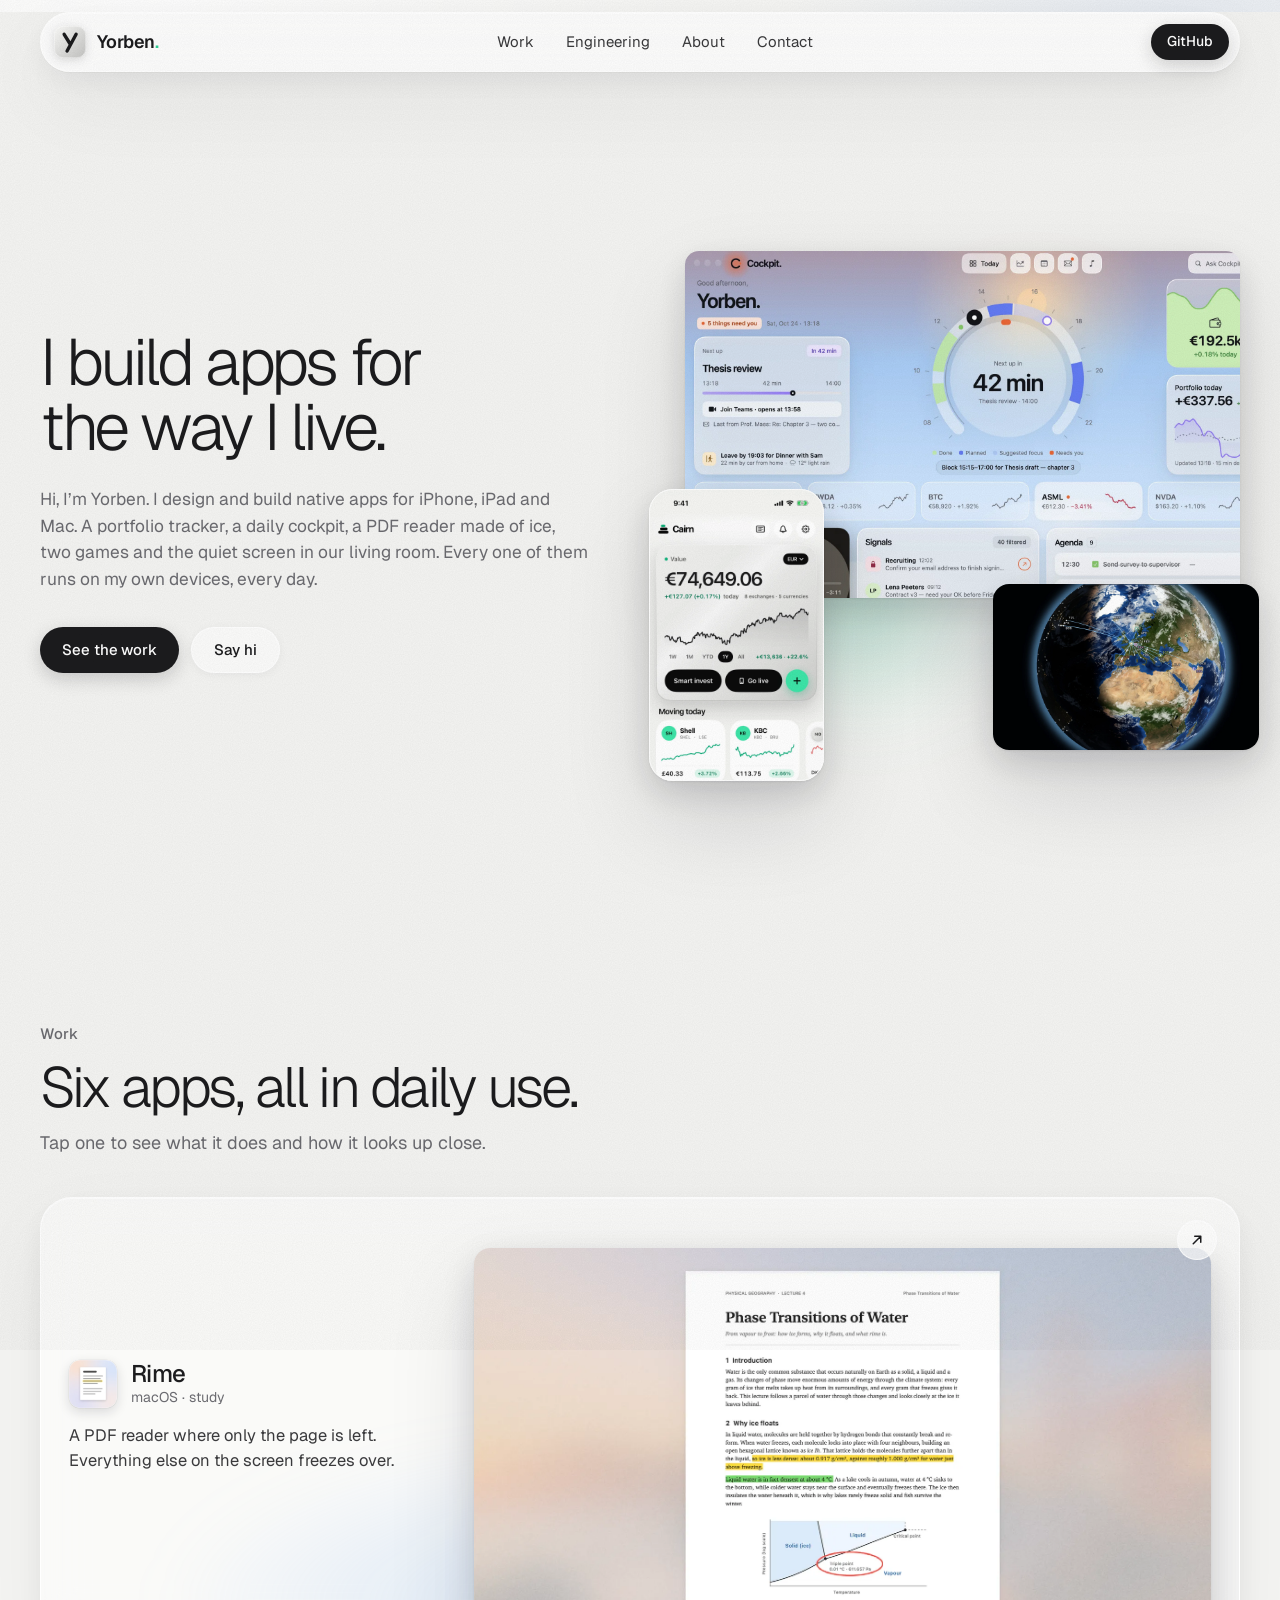
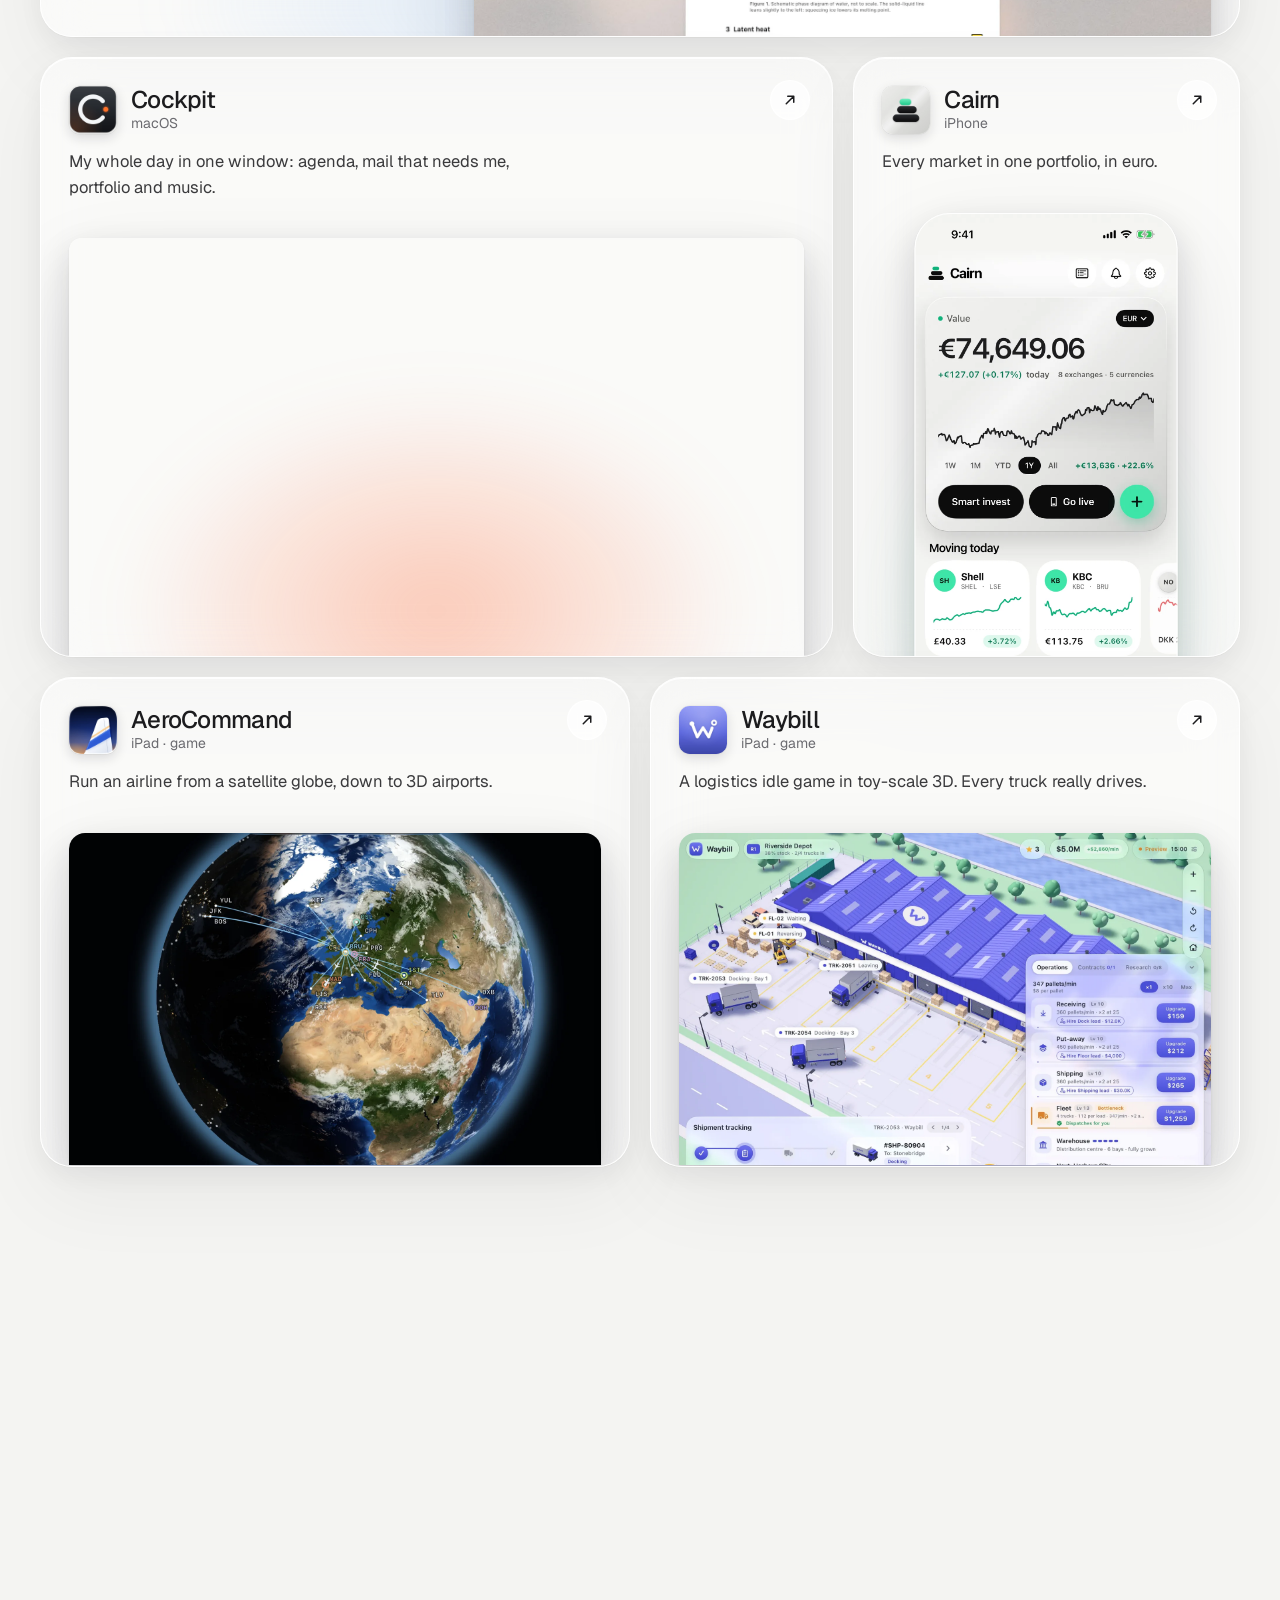
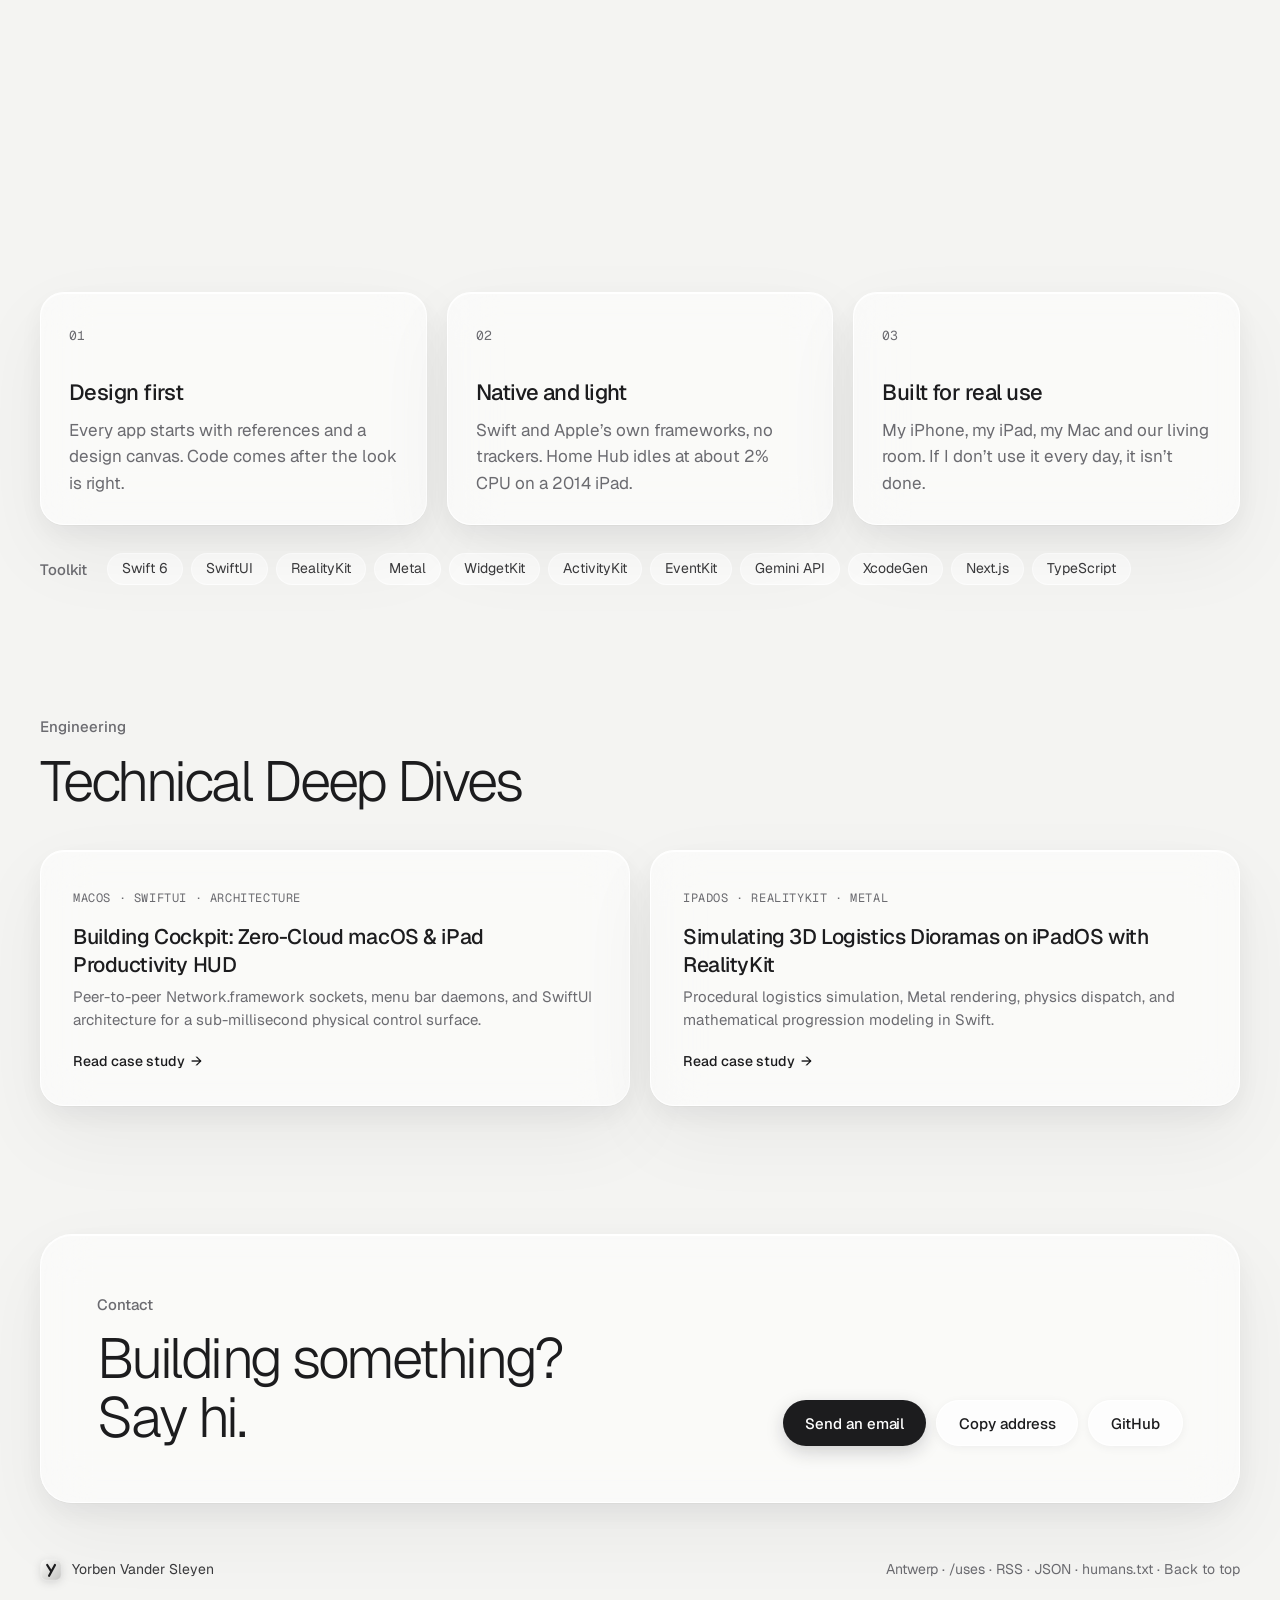
==== index.html @ a80413c0 "feat(pwa): add site.webmanifest, edge _headers, and IndieWeb microformats2 author card" ====
<!DOCTYPE html>
<html lang="en">
<head>
  <meta charset="UTF-8">
  <meta name="viewport" content="width=device-width, initial-scale=1, viewport-fit=cover">

  <title>Yorben Vander Sleyen — Apps for iPhone, iPad and Mac</title>
  <meta name="description" content="I design and build native apps for the way I live: Rime and Cockpit for the Mac, Waybill and AeroCommand for iPad, and the Home Hub in our living room.">
  <meta name="author" content="Yorben Vander Sleyen">
  <meta name="robots" content="index, follow, max-image-preview:large">
  <meta name="google-site-verification" content="Z_RtTBpZtgyaPvrGHRmG_qd2ILT0IXAozDNLmGOcXIw">
    <link rel="me" href="https://github.com/Yvsleyen00941">
  <link rel="me" href="https://x.com/SleyenVander">
  <link rel="canonical" href="https://yorben.me/">

  <meta name="theme-color" content="#F4F4F2">
  <meta name="color-scheme" content="light">

  <link rel="icon" type="image/svg+xml" href="favicon.svg">
  <link rel="apple-touch-icon" href="assets/apple-touch-icon.png">
  <link rel="manifest" href="site.webmanifest">
  <link rel="alternate" type="application/rss+xml" title="Yorben — Engineering Feed" href="https://yorben.me/feed.xml">
  <link rel="alternate" type="application/feed+json" title="Yorben — Engineering Feed (JSON)" href="https://yorben.me/feed.json">

  <meta property="og:type" content="website">
  <meta property="og:url" content="https://yorben.me/">
  <meta property="og:title" content="Yorben — apps for the way I live">
  <meta property="og:description" content="Native apps for iPhone, iPad and Mac: Rime, Cockpit, Waybill, AeroCommand and Home Hub.">
  <meta property="og:image" content="https://yorben.me/assets/og-image.png">
  <meta property="og:image:width" content="1200">
  <meta property="og:image:height" content="630">
  <meta property="og:image:alt" content="Screens from Cockpit, Rime and Waybill on a silver background">
  <meta property="og:site_name" content="Yorben">
  <meta name="twitter:card" content="summary_large_image">
  <meta name="twitter:title" content="Yorben — apps for the way I live">
  <meta name="twitter:description" content="Native apps for iPhone, iPad and Mac: Rime, Cockpit, Waybill, AeroCommand and Home Hub.">
  <meta name="twitter:image" content="https://yorben.me/assets/og-image.png">


  <link rel="preconnect" href="https://fonts.googleapis.com">
  <link rel="preconnect" href="https://fonts.gstatic.com" crossorigin>
  <link href="https://fonts.googleapis.com/css2?family=Geist:wght@300;400;500;600&family=Geist+Mono:wght@400;500&display=swap" rel="stylesheet">
  <link rel="stylesheet" href="style.css">

  <script type="application/ld+json">
  {
    "@context": "https://schema.org",
    "@graph": [
      {
        "@type": "Person",
        "@id": "https://yorben.me/#person",
        "name": "Yorben Vander Sleyen",
        "url": "https://yorben.me/",
        "jobTitle": "Independent Software & Apple Platform Developer",
        "sameAs": ["https://github.com/Yvsleyen00941", "https://x.com/SleyenVander"]
      },
      {
        "@type": "WebSite",
        "@id": "https://yorben.me/#website",
        "url": "https://yorben.me/",
        "name": "Yorben",
        "publisher": { "@id": "https://yorben.me/#person" },
        "inLanguage": "en"
      },
      {
        "@type": "SoftwareApplication",
        "@id": "https://yorben.me/#cockpit",
        "name": "Cockpit",
        "operatingSystem": "macOS 14.0 or later",
        "applicationCategory": "ProductivityApplication",
        "description": "Unified daily productivity HUD, day dial, and menu bar daemon for macOS. Consolidates Calendar, Notion, and workspace signals into a single control surface.",
        "url": "https://yorben.me/#cockpit",
        "downloadUrl": "https://github.com/Yvsleyen00941/Cockpit/releases/latest/download/Cockpit-macOS-v1.0.0.zip",
        "softwareVersion": "1.0.0",
        "offers": {
          "@type": "Offer",
          "price": "0.00",
          "priceCurrency": "EUR"
        },
        "image": "https://yorben.me/assets/work/cockpit/cover.webp",
        "author": { "@id": "https://yorben.me/#person" }
      },
      {
        "@type": "SoftwareApplication",
        "@id": "https://yorben.me/#rime",
        "name": "Rime",
        "operatingSystem": "macOS 14.0 or later",
        "applicationCategory": "UtilitiesApplication",
        "description": "Minimalist distraction-free PDF reader with frosted-ice focus backdrop, multi-tab navigation, and persistent study bookmarks.",
        "url": "https://yorben.me/#rime",
        "downloadUrl": "https://github.com/Yvsleyen00941/Rime/releases/latest/download/Rime-macOS-v1.0.0.zip",
        "softwareVersion": "1.0.0",
        "offers": {
          "@type": "Offer",
          "price": "0.00",
          "priceCurrency": "EUR"
        },
        "image": "https://yorben.me/assets/work/rime/cover.webp",
        "author": { "@id": "https://yorben.me/#person" }
      },
      {
        "@type": "SoftwareApplication",
        "@id": "https://yorben.me/#waybill",
        "name": "Waybill",
        "operatingSystem": "iPadOS 17.0 or later",
        "applicationCategory": "GameApplication",
        "description": "Tactile 3D logistics idle diorama game built with RealityKit and SwiftUI.",
        "url": "https://yorben.me/#waybill",
        "softwareVersion": "1.0.0",
        "offers": {
          "@type": "Offer",
          "price": "0.00",
          "priceCurrency": "EUR"
        },
        "image": "https://yorben.me/assets/work/waybill/cover.webp",
        "author": { "@id": "https://yorben.me/#person" }
      }
    ]
  }
  </script>
</head>
<body>
  <svg width="0" height="0" style="position:absolute" aria-hidden="true">
    <defs>
      <linearGradient id="silver" x1="0" y1="0" x2="1" y2="1">
        <stop offset="0" stop-color="#FBFBF9"/>
        <stop offset=".55" stop-color="#DCDCDA"/>
        <stop offset="1" stop-color="#C3C3C1"/>
      </linearGradient>
      <symbol id="mark" viewBox="0 0 64 64">
        <rect x="2" y="2" width="60" height="60" rx="17" fill="url(#silver)"/>
        <rect x="2.5" y="2.5" width="59" height="59" rx="16.5" fill="none" stroke="#fff" stroke-opacity=".9"/>
        <path d="M21 17.5 32.6 36.2M43.5 17.5 26.5 49" fill="none" stroke="#1C1C1E" stroke-width="6.4" stroke-linecap="round"/>
      </symbol>
    </defs>
  </svg>

  <div class="atmosphere" aria-hidden="true"></div>
  <div class="grain" aria-hidden="true"></div>

  <header class="nav-wrap">
    <nav class="nav glass" aria-label="Main">
      <a href="#top" class="brand" aria-label="Yorben, back to top">
        <svg class="brand-mark" aria-hidden="true"><use href="#mark"/></svg>
        <span class="brand-word">Yorben<span class="dot">.</span></span>
      </a>
      <div class="nav-links">
        <a href="#work">Work</a>
        <a href="#engineering">Engineering</a>
        <a href="#about">About</a>
        <a href="#contact">Contact</a>
      </div>
      <a class="btn btn-ink btn-sm" href="https://github.com/Yvsleyen00941" target="_blank" rel="noopener">GitHub</a>
    </nav>
  </header>

  <main id="top">

    <!-- Hero -->
    <section class="hero shell">
      <div class="hero-copy">
        <h1 class="display" data-reveal>I build apps for<br>the way I live.</h1>
        <p class="lede" data-reveal>Hi, I’m Yorben. I design and build native apps for iPhone, iPad and Mac. A portfolio tracker, a daily cockpit, a PDF reader made of ice, two games and the quiet screen in our living room. Every one of them runs on my own devices, every day.</p>
        <div class="hero-actions" data-reveal>
          <a class="btn btn-ink" href="#work">See the work</a>
          <a class="btn btn-glass" href="#contact">Say hi</a>
        </div>
      </div>

      <div class="hero-scene" aria-hidden="true" data-reveal>
        <div class="float f-mac" data-depth="10">
          <img src="assets/work/cockpit/cover.webp" width="1600" height="1000" alt="">
        </div>
        <div class="float f-globe" data-depth="22">
          <img src="assets/work/aerocommand/cover.webp" width="1600" height="1000" alt="">
        </div>
        <div class="float f-phone" data-depth="34">
          <img src="assets/work/cairn/home.webp" width="900" height="1957" alt="">
        </div>
        <div class="halo"></div>
      </div>
    </section>

    <!-- Work -->
    <section id="work" class="section shell">
      <div class="section-head" data-reveal>
        <p class="eyebrow">Work</p>
        <h2 class="title">Six apps, all in daily use.</h2>
        <p class="sub">Tap one to see what it does and how it looks up close.</p>
      </div>

      <div class="bento">
        <a href="#rime" class="card glass c-rime span-12 card-wide" data-project="rime" data-reveal>
          <div class="card-text">
            <div class="card-title-row">
              <img class="app-icon" src="assets/icons/rime.webp" width="256" height="256" alt="">
              <div>
                <h3>Rime</h3>
                <p class="platform">macOS · study</p>
              </div>
            </div>
            <p class="card-line">A PDF reader where only the page is left. Everything else on the screen freezes over.</p>
          </div>
          <div class="card-media media-mac">
            <img src="assets/work/rime/cover.webp" width="1600" height="1039" alt="A page of lecture notes on frosted ice, with Rime’s glass controls below it" loading="lazy" decoding="async">
          </div>
          <span class="card-open" aria-hidden="true"><svg viewBox="0 0 24 24"><path d="M7 17 17 7M9 7h8v8"/></svg></span>
        </a>

        <a href="#cockpit" class="card glass c-cockpit span-8" data-project="cockpit" data-reveal>
          <div class="card-text">
            <div class="card-title-row">
              <img class="app-icon" src="assets/icons/cockpit.webp" width="256" height="256" alt="">
              <div>
                <h3>Cockpit</h3>
                <p class="platform">macOS</p>
              </div>
            </div>
            <p class="card-line">My whole day in one window: agenda, mail that needs me, portfolio and music.</p>
          </div>
          <div class="card-media media-mac">
            <img src="assets/work/cockpit/today.webp" width="2000" height="1250" alt="Cockpit’s Today screen with the day dial" loading="lazy" decoding="async">
          </div>
          <span class="card-open" aria-hidden="true"><svg viewBox="0 0 24 24"><path d="M7 17 17 7M9 7h8v8"/></svg></span>
        </a>

        <a href="#cairn" class="card glass c-cairn span-4 card-tall" data-project="cairn" data-reveal>
          <div class="card-text">
            <div class="card-title-row">
              <img class="app-icon" src="assets/icons/cairn.webp" width="256" height="256" alt="">
              <div>
                <h3>Cairn</h3>
                <p class="platform">iPhone</p>
              </div>
            </div>
            <p class="card-line">Every market in one portfolio, in euro.</p>
          </div>
          <div class="card-media media-phone">
            <img src="assets/work/cairn/home.webp" width="900" height="1957" alt="Cairn’s portfolio screen" loading="lazy" decoding="async">
          </div>
          <span class="card-open" aria-hidden="true"><svg viewBox="0 0 24 24"><path d="M7 17 17 7M9 7h8v8"/></svg></span>
        </a>

        <a href="#aerocommand" class="card glass c-aero span-6" data-project="aerocommand" data-reveal>
          <div class="card-text">
            <div class="card-title-row">
              <img class="app-icon" src="assets/icons/aerocommand.webp" width="256" height="256" alt="">
              <div>
                <h3>AeroCommand</h3>
                <p class="platform">iPad · game</p>
              </div>
            </div>
            <p class="card-line">Run an airline from a satellite globe, down to 3D airports.</p>
          </div>
          <div class="card-media media-ipad">
            <img src="assets/work/aerocommand/cover.webp" width="1600" height="1000" alt="AeroCommand’s satellite globe with routes from Brussels" loading="lazy" decoding="async">
          </div>
          <span class="card-open" aria-hidden="true"><svg viewBox="0 0 24 24"><path d="M7 17 17 7M9 7h8v8"/></svg></span>
        </a>

        <a href="#waybill" class="card glass c-waybill span-6" data-project="waybill" data-reveal>
          <div class="card-text">
            <div class="card-title-row">
              <img class="app-icon" src="assets/icons/waybill.webp" width="256" height="256" alt="">
              <div>
                <h3>Waybill</h3>
                <p class="platform">iPad · game</p>
              </div>
            </div>
            <p class="card-line">A logistics idle game in toy-scale 3D. Every truck really drives.</p>
          </div>
          <div class="card-media media-ipad">
            <img src="assets/work/waybill/cover.webp" width="1600" height="1000" alt="Waybill’s Riverside depot with trucks at the docks" loading="lazy" decoding="async">
          </div>
          <span class="card-open" aria-hidden="true"><svg viewBox="0 0 24 24"><path d="M7 17 17 7M9 7h8v8"/></svg></span>
        </a>

        <a href="#homehub" class="card glass c-hub span-12 card-wide" data-project="homehub" data-reveal>
          <div class="card-text">
            <div class="card-title-row">
              <img class="app-icon" src="assets/icons/homehub.webp" width="256" height="256" alt="">
              <div>
                <h3>Home Hub</h3>
                <p class="platform">iPad Air 2 · living room</p>
              </div>
            </div>
            <p class="card-line">A calm screen beside the fireplace. Weather, trains, music and the house, on a 2014 iPad.</p>
          </div>
          <div class="card-media media-ipad">
            <img src="assets/work/homehub/day.webp" width="2000" height="1500" alt="Home Hub’s clock, weather and living-room speakers" loading="lazy" decoding="async">
          </div>
          <span class="card-open" aria-hidden="true"><svg viewBox="0 0 24 24"><path d="M7 17 17 7M9 7h8v8"/></svg></span>
        </a>
      </div>
    </section>

    <!-- About -->
    <section id="about" class="section shell">
      <div class="section-head" data-reveal>
        <p class="eyebrow">About</p>
        <h2 class="title">How I build.</h2>
      </div>

      <div class="principles">
        <article class="principle glass" data-reveal>
          <span class="num">01</span>
          <h3>Design first</h3>
          <p>Every app starts with references and a design canvas. Code comes after the look is right.</p>
        </article>
        <article class="principle glass" data-reveal>
          <span class="num">02</span>
          <h3>Native and light</h3>
          <p>Swift and Apple’s own frameworks, no trackers. Home Hub idles at about 2% CPU on a 2014 iPad.</p>
        </article>
        <article class="principle glass" data-reveal>
          <span class="num">03</span>
          <h3>Built for real use</h3>
          <p>My iPhone, my iPad, my Mac and our living room. If I don’t use it every day, it isn’t done.</p>
        </article>
      </div>

      <div class="toolkit" data-reveal>
        <p class="toolkit-label">Toolkit</p>
        <ul class="chips">
          <li>Swift 6</li><li>SwiftUI</li><li>RealityKit</li><li>Metal</li><li>WidgetKit</li><li>ActivityKit</li><li>EventKit</li><li>Gemini API</li><li>XcodeGen</li><li>Next.js</li><li>TypeScript</li>
        </ul>
      </div>
    </section>

    <!-- Engineering & Deep Dives -->
    <section id="engineering" class="section shell">
      <div class="section-head" data-reveal>
        <p class="eyebrow">Engineering</p>
        <h2 class="title">Technical Deep Dives</h2>
      </div>

      <div class="articles-grid">
        <a href="articles/building-cockpit-macos-hud.html" class="article-card glass" data-reveal>
          <div>
            <span class="tag">macOS · SwiftUI · Architecture</span>
            <h3>Building Cockpit: Zero-Cloud macOS &amp; iPad Productivity HUD</h3>
            <p>Peer-to-peer Network.framework sockets, menu bar daemons, and SwiftUI architecture for a sub-millisecond physical control surface.</p>
          </div>
          <span class="read-more">Read case study <span aria-hidden="true">→</span></span>
        </a>

        <a href="articles/simulating-3d-logistics-dioramas-realitykit.html" class="article-card glass" data-reveal>
          <div>
            <span class="tag">iPadOS · RealityKit · Metal</span>
            <h3>Simulating 3D Logistics Dioramas on iPadOS with RealityKit</h3>
            <p>Procedural logistics simulation, Metal rendering, physics dispatch, and mathematical progression modeling in Swift.</p>
          </div>
          <span class="read-more">Read case study <span aria-hidden="true">→</span></span>
        </a>
      </div>
    </section>

    <!-- Contact -->
    <section id="contact" class="section shell">
      <div class="contact glass" data-reveal>
        <div>
          <p class="eyebrow">Contact</p>
          <h2 class="title">Building something?<br>Say hi.</h2>
        </div>
        <div class="contact-actions">
          <a class="btn btn-ink" href="mailto:yorben.vander.sleyen@icloud.com?subject=Hi%20Yorben">Send an email</a>
          <button class="btn btn-glass" type="button" data-copy="yorben.vander.sleyen@icloud.com">Copy address</button>
          <a class="btn btn-glass" href="https://github.com/Yvsleyen00941" target="_blank" rel="noopener">GitHub</a>
        </div>
      </div>
    </section>
  </main>

  <footer class="footer shell">
    <span class="footer-brand"><svg class="brand-mark sm" aria-hidden="true"><use href="#mark"/></svg>Yorben Vander Sleyen</span>
    <span class="footer-meta">Antwerp · <a href="uses.html">/uses</a> · <a href="feed.xml">RSS</a> · <a href="feed.json">JSON</a> · <a href="humans.txt">humans.txt</a> · <a href="#top">Back to top</a></span>
    <link rel="me" href="https://github.com/Yvsleyen00941">
    <link rel="me" href="https://x.com/Yvsleyen00941">
  </footer>

  <!-- Project sheet: one dialog, one article per project (content stays in the HTML for search engines) -->
  <dialog class="sheet" id="sheet">
    <div class="sheet-panel">
      <div class="sheet-bar">
        <span class="sheet-grabber" aria-hidden="true"></span>
        <button class="icon-btn sheet-close" type="button" aria-label="Close">
          <svg viewBox="0 0 24 24"><path d="M6 6l12 12M18 6 6 18"/></svg>
        </button>
      </div>

      <!-- Rime -->
      <article class="detail c-rime" id="detail-rime" data-detail="rime" hidden>
        <header class="detail-head">
          <img class="app-icon lg" src="assets/icons/rime.webp" width="256" height="256" alt="Rime app icon">
          <div>
            <h2 class="detail-title">Rime</h2>
            <p class="detail-tag">Only the page. The rest freezes over.</p>
          </div>
        </header>
        <div class="detail-meta">
          <span class="chip">macOS 27</span><span class="chip">PDFKit · Core Animation</span><span class="chip">Version 1.0</span>
          <a class="btn btn-ink btn-sm" href="https://github.com/Yvsleyen00941/Rime/releases/download/v1.0.0/Rime-macOS-v1.0.0.zip">Download for Mac (.zip)</a>
          <a class="btn btn-glass btn-sm" href="https://github.com/Yvsleyen00941/Rime" target="_blank" rel="noopener">★ Star on GitHub</a>
          <button class="btn btn-glass btn-sm" type="button" data-copy="https://yorben.me/#rime">Share link</button>
        </div>

        <figure class="shot shot-hero media-mac">
          <img loading="lazy" decoding="async" src="assets/work/rime/reading.webp" width="2000" height="1299" alt="A page of lecture notes on frosted ice, with Rime’s glass controls below it">
          <figcaption>Reading: the page, a glass capsule, and ice everywhere else.</figcaption>
        </figure>

        <ul class="facts">
          <li><strong>Frost from your wallpaper.</strong> Your own desktop picture, blurred and brightened with a fine grain, so the ice always matches the Mac.</li>
          <li><strong>Freezes, then melts.</strong> Ice grows in from the screen edges when I start reading and melts away when I switch apps.</li>
          <li><strong>Everything goes quiet.</strong> Widgets, icons, the Dock and the menu bar disappear under it. The controls fade as soon as I read.</li>
          <li><strong>Preview’s tools, kept.</strong> Pinch to zoom, highlight, underline, notes, shapes and export, saved as standard PDF markup.</li>
        </ul>

        <div class="shots">
          <div class="shot-row">
            <figure class="shot media-mac" style="--ar: 1.540"><img loading="lazy" decoding="async" src="assets/work/rime/freezing.webp" width="1800" height="1169" alt="Frost growing in from the screen edges over the wallpaper"><figcaption>Ice grows in from the edges of the screen.</figcaption></figure>
            <figure class="shot media-mac" style="--ar: 1.540"><img loading="lazy" decoding="async" src="assets/work/rime/dark.webp" width="1800" height="1169" alt="Rime in Dark Mode"><figcaption>In Dark Mode the ice turns dusky.</figcaption></figure>
          </div>
          <div class="shot-row">
            <figure class="shot media-mac" style="--ar: 1.389"><img loading="lazy" decoding="async" src="assets/work/rime/markup.webp" width="1320" height="950" alt="Highlights, an underline, a circled triple point and a note on the page"><figcaption>Highlights, an underline, a shape and a note.</figcaption></figure>
            <figure class="shot media-mac" style="--ar: 1.540"><img loading="lazy" decoding="async" src="assets/work/rime/pages.webp" width="1800" height="1169" alt="Two pages floating on the frost, zoomed out"><figcaption>Zoomed out, the pages float on the ice.</figcaption></figure>
          </div>
          <div class="shot-row">
            <figure class="shot media-mac" style="--ar: 6.174"><img loading="lazy" decoding="async" src="assets/work/rime/controls.webp" width="1630" height="264" alt="The control capsule with shapes and colours"><figcaption>The capsule: page, zoom, tools, shapes and colours.</figcaption></figure>
          </div>
        </div>

        <div class="detail-foot">
          <p class="built">Built with AppKit, PDFKit, SwiftUI, Core Image and Core Animation. Screens show demo lecture notes.</p>
          <a class="next" href="#cockpit">Next: Cockpit <span aria-hidden="true">→</span></a>
        </div>
      </article>

      <!-- Cockpit -->
      <article class="detail c-cockpit" id="detail-cockpit" data-detail="cockpit" hidden>
        <header class="detail-head">
          <img class="app-icon lg" src="assets/icons/cockpit.webp" width="256" height="256" alt="Cockpit app icon">
          <div>
            <h2 class="detail-title">Cockpit</h2>
            <p class="detail-tag">My whole day in one window.</p>
          </div>
        </header>
        <div class="detail-meta">
          <span class="chip">macOS</span><span class="chip">SwiftUI</span><span class="chip">In daily use</span>
          <a class="btn btn-ink btn-sm" href="https://github.com/Yvsleyen00941/Cockpit/releases/download/v1.0.0/Cockpit-macOS-v1.0.0.zip">Download for Mac (.zip)</a>
          <a class="btn btn-glass btn-sm" href="https://github.com/Yvsleyen00941/Cockpit" target="_blank" rel="noopener">★ Star on GitHub</a>
          <a class="btn btn-glass btn-sm" href="articles/building-cockpit-macos-hud.html">Case Study →</a>
          <button class="btn btn-glass btn-sm" type="button" data-copy="https://yorben.me/#cockpit">Share link</button>
        </div>
        <p style="margin: 12px 0 0; font-size: 13px; font-family: var(--mono); color: var(--muted); display: flex; align-items: center; gap: 8px; flex-wrap: wrap;">
          <span>Homebrew:</span>
          <button type="button" style="cursor: pointer; border: 1px solid var(--hairline); background: var(--glass); padding: 4px 10px; border-radius: 6px; font-family: inherit; font-size: inherit; color: var(--ink);" data-copy="brew install --cask Yvsleyen00941/tap/cockpit">brew install --cask Yvsleyen00941/tap/cockpit 📋</button>
        </p>

        <figure class="shot shot-hero media-mac">
          <img loading="lazy" decoding="async" src="assets/work/cockpit/today.webp" width="2000" height="1250" alt="Cockpit’s Today screen">
          <figcaption>Today: the whole day around one dial.</figcaption>
        </figure>

        <ul class="facts">
          <li><strong>A day dial.</strong> One ring shows what’s done, what’s planned and what needs me next.</li>
          <li><strong>Signals, not inboxes.</strong> Mail and messages are sorted down to the few things that need a reply.</li>
          <li><strong>One timeline.</strong> macOS Calendar and Notion tasks together, with clashes flagged.</li>
          <li><strong>A window that follows the sky.</strong> Dawn, day, dusk and night looks change with the time.</li>
        </ul>

        <div class="shots">
          <div class="shot-row">
            <figure class="shot media-mac" style="--ar: 1.144"><img loading="lazy" decoding="async" src="assets/work/cockpit/dial.webp" width="1030" height="900" alt="The day dial at night"><figcaption>The dial at night.</figcaption></figure>
            <figure class="shot media-mac" style="--ar: 2.473"><img loading="lazy" decoding="async" src="assets/work/cockpit/signals.webp" width="1800" height="728" alt="Signals triage queue"><figcaption>Signals: handle, park or mute.</figcaption></figure>
          </div>
          <div class="shot-row">
            <figure class="shot media-mac" style="--ar: 1.500"><img loading="lazy" decoding="async" src="assets/work/cockpit/media.webp" width="1800" height="1200" alt="Media screen with playlists"><figcaption>Media: the room takes the album cover’s colours.</figcaption></figure>
          </div>
          <div class="shot-row">
            <figure class="shot media-mac" style="--ar: 3.731"><img loading="lazy" decoding="async" src="assets/work/cockpit/portfolio.webp" width="2000" height="536" alt="Portfolio overview at dusk"><figcaption>Portfolio at dusk: what moved, markets and allocation.</figcaption></figure>
          </div>
        </div>

        <div class="detail-foot">
          <p class="built">Built with SwiftUI, EventKit, the Notion API, Apple Music and Gemini.</p>
          <a class="next" href="#cairn">Next: Cairn <span aria-hidden="true">→</span></a>
        </div>
      </article>

      <!-- Cairn -->
      <article class="detail c-cairn" id="detail-cairn" data-detail="cairn" hidden>
        <header class="detail-head">
          <img class="app-icon lg" src="assets/icons/cairn.webp" width="256" height="256" alt="Cairn app icon">
          <div>
            <h2 class="detail-title">Cairn</h2>
            <p class="detail-tag">Every market, one portfolio.</p>
          </div>
        </header>
        <div class="detail-meta">
          <span class="chip">iPhone</span><span class="chip">SwiftUI</span><span class="chip">Private · on request</span>
        </div>

        <div class="shots phones">
          <figure class="shot media-phone"><img loading="lazy" decoding="async" src="assets/work/cairn/home.webp" width="900" height="1957" alt="Portfolio screen"><figcaption>Portfolio</figcaption></figure>
          <figure class="shot media-phone"><img loading="lazy" decoding="async" src="assets/work/cairn/lenses.webp" width="900" height="1957" alt="Lenses"><figcaption>Lenses</figcaption></figure>
          <figure class="shot media-phone"><img loading="lazy" decoding="async" src="assets/work/cairn/xray.webp" width="900" height="1957" alt="Currency X-ray lens"><figcaption>Currency X-ray</figcaption></figure>
          <figure class="shot media-phone"><img loading="lazy" decoding="async" src="assets/work/cairn/markets.webp" width="900" height="1957" alt="Markets across the globe"><figcaption>Markets</figcaption></figure>
        </div>

        <ul class="facts">
          <li><strong>Why it exists.</strong> Most trackers do Europe or the US. Cairn holds both, plus Tokyo and crypto, all in euro.</li>
          <li><strong>Five lenses.</strong> Benchmark twin, currency X-ray, true diversification, dividend radar and smart invest.</li>
          <li><strong>A daily brief.</strong> Gemini explains what moved and answers questions about the portfolio.</li>
          <li><strong>Silver finish.</strong> Colours sampled from the silver iPhone 17 Pro it runs on.</li>
        </ul>

        <div class="detail-foot">
          <p class="built">Built with SwiftUI, Swift 6, WidgetKit, Live Activities and the Gemini API. Screens show the demo portfolio.</p>
          <a class="next" href="#aerocommand">Next: AeroCommand <span aria-hidden="true">→</span></a>
        </div>
      </article>

      <!-- AeroCommand -->
      <article class="detail c-aero" id="detail-aerocommand" data-detail="aerocommand" hidden>
        <header class="detail-head">
          <img class="app-icon lg" src="assets/icons/aerocommand.webp" width="256" height="256" alt="AeroCommand app icon">
          <div>
            <h2 class="detail-title">AeroCommand</h2>
            <p class="detail-tag">Run an airline from your iPad.</p>
          </div>
        </header>
        <div class="detail-meta">
          <span class="chip">iPad</span><span class="chip">Metal · RealityKit</span><span class="chip">Private project</span>
        </div>

        <figure class="shot shot-hero media-ipad">
          <img loading="lazy" decoding="async" src="assets/work/aerocommand/globe.webp" width="2000" height="1397" alt="Satellite globe with the network from Brussels">
          <figcaption>The network on a satellite globe, live departures below.</figcaption>
        </figure>

        <ul class="facts">
          <li><strong>A real world.</strong> Hundreds of airports laid out from OpenStreetMap, with terrain, in 3D.</li>
          <li><strong>Deep, not busy.</strong> Routes, fare buckets, slots and rivals, then cargo, rail, business jets and air taxis.</li>
          <li><strong>Follow any flight.</strong> From pushback to landing, with a photo mode.</li>
          <li><strong>Two looks.</strong> Night-ops satellite or a light chart-paper map.</li>
        </ul>

        <div class="shots">
          <div class="shot-row">
            <figure class="shot media-ipad" style="--ar: 1.432"><img loading="lazy" decoding="async" src="assets/work/aerocommand/airport.webp" width="1800" height="1257" alt="3D model of Brussels Airport"><figcaption>Brussels Airport in 3D, with its movements.</figcaption></figure>
          </div>
          <div class="shot-row">
            <figure class="shot media-ipad" style="--ar: 1.050"><img loading="lazy" decoding="async" src="assets/work/aerocommand/route.webp" width="1500" height="1429" alt="Route card for Brussels to New York"><figcaption>A route, down to its fare buckets.</figcaption></figure>
            <figure class="shot media-ipad" style="--ar: 1.068"><img loading="lazy" decoding="async" src="assets/work/aerocommand/fleet.webp" width="1500" height="1404" alt="Fleet side profiles"><figcaption>The fleet, in the airline’s own livery.</figcaption></figure>
          </div>
          <div class="shot-row">
            <figure class="shot media-ipad" style="--ar: 1.432"><img loading="lazy" decoding="async" src="assets/work/aerocommand/chart.webp" width="1800" height="1257" alt="Chart paper map style"><figcaption>The chart-paper look.</figcaption></figure>
            <figure class="shot media-ipad" style="--ar: 1.432"><img loading="lazy" decoding="async" src="assets/work/aerocommand/hero.webp" width="1800" height="1257" alt="Airbus A350-900 3D model"><figcaption>Every airframe as a 3D model.</figcaption></figure>
          </div>
        </div>

        <div class="detail-foot">
          <p class="built">Built with SwiftUI, Metal and RealityKit. Screens show the built-in demo airline.</p>
          <a class="next" href="#waybill">Next: Waybill <span aria-hidden="true">→</span></a>
        </div>
      </article>

      <!-- Waybill -->
      <article class="detail c-waybill" id="detail-waybill" data-detail="waybill" hidden>
        <header class="detail-head">
          <img class="app-icon lg" src="assets/icons/waybill.webp" width="256" height="256" alt="Waybill app icon">
          <div>
            <h2 class="detail-title">Waybill</h2>
            <p class="detail-tag">A logistics idle game in toy-scale 3D.</p>
          </div>
        </header>
        <div class="detail-meta">
          <span class="chip">iPad</span><span class="chip">RealityKit</span><span class="chip">Version 1.0</span>
          <a class="btn btn-ink btn-sm" href="https://github.com/Yvsleyen00941/Waybill" target="_blank" rel="noopener">★ Star on GitHub</a>
          <a class="btn btn-glass btn-sm" href="articles/simulating-3d-logistics-dioramas-realitykit.html">Case Study →</a>
          <button class="btn btn-glass btn-sm" type="button" data-copy="https://yorben.me/#waybill">Share link</button>
        </div>

        <figure class="shot shot-hero media-ipad">
          <img loading="lazy" decoding="async" src="assets/work/waybill/riverside.webp" width="2000" height="1397" alt="Riverside depot with the full interface">
          <figcaption>Riverside: the depot grows from one bay to a distribution centre.</figcaption>
        </figure>

        <ul class="facts">
          <li><strong>Five regions.</strong> Riverside, Harbour City, Granite Pass, Metro and finally Orbit.</li>
          <li><strong>Trucks that really drive.</strong> They follow real turning circles, reverse into bays and never overlap.</li>
          <li><strong>All made in code.</strong> Every model, plus my own edge smoothing and shading.</li>
          <li><strong>Real time.</strong> Day and night follow the clock; the depot keeps working while you’re away.</li>
        </ul>

        <div class="shots">
          <div class="shot-row">
            <figure class="shot media-ipad" style="--ar: 1.432"><img loading="lazy" decoding="async" src="assets/work/waybill/harbour.webp" width="1800" height="1257" alt="Harbour City quay cranes"><figcaption>Harbour City</figcaption></figure>
            <figure class="shot media-ipad" style="--ar: 1.432"><img loading="lazy" decoding="async" src="assets/work/waybill/granite.webp" width="1800" height="1257" alt="Granite Pass rail yard"><figcaption>Granite Pass</figcaption></figure>
          </div>
          <div class="shot-row">
            <figure class="shot media-ipad" style="--ar: 1.432"><img loading="lazy" decoding="async" src="assets/work/waybill/metro.webp" width="1800" height="1257" alt="Metro warehouse at night"><figcaption>Metro at night</figcaption></figure>
            <figure class="shot media-ipad" style="--ar: 1.432"><img loading="lazy" decoding="async" src="assets/work/waybill/orbit.webp" width="1800" height="1257" alt="Orbit launch site at dusk"><figcaption>Orbit launch site</figcaption></figure>
          </div>
        </div>

        <div class="detail-foot">
          <p class="built">Built with RealityKit, SwiftUI and Metal, balanced with a Python simulation.</p>
          <a class="next" href="#homehub">Next: Home Hub <span aria-hidden="true">→</span></a>
        </div>
      </article>

      <!-- Home Hub -->
      <article class="detail c-hub" id="detail-homehub" data-detail="homehub" hidden>
        <header class="detail-head">
          <img class="app-icon lg" src="assets/icons/homehub.webp" width="256" height="256" alt="Home Hub app icon">
          <div>
            <h2 class="detail-title">Home Hub</h2>
            <p class="detail-tag">A calm screen for the living room.</p>
          </div>
        </header>
        <div class="detail-meta">
          <span class="chip">iPad Air 2 · iOS 15</span><span class="chip">SwiftUI</span><span class="chip">Private project</span>
        </div>

        <figure class="shot shot-hero media-ipad">
          <img loading="lazy" decoding="async" src="assets/work/homehub/day.webp" width="2000" height="1500" alt="Home Hub during the day">
          <figcaption>The whole screen: time, weather, music and the house.</figcaption>
        </figure>

        <ul class="facts">
          <li><strong>The house at a glance.</strong> Sonos, the TV, the PlayStation, solar panels and the dryer.</li>
          <li><strong>Out and about.</strong> Rain radar, trains, bin days and the family calendar.</li>
          <li><strong>Calm by default.</strong> Alerts come and go as pop-ups. Goals get the whole screen.</li>
          <li><strong>On old hardware.</strong> Runs on a 2014 iPad at about 2% CPU and 20 MB.</li>
        </ul>

        <div class="shots">
          <div class="shot-row">
            <figure class="shot media-ipad" style="--ar: 2.332"><img loading="lazy" decoding="async" src="assets/work/homehub/rain.webp" width="1800" height="772" alt="Rain warning pop-up in the fireside look"><figcaption>Rain in ten minutes: a pop-up, then gone.</figcaption></figure>
          </div>
          <div class="shot-row">
            <figure class="shot media-ipad" style="--ar: 1.333"><img loading="lazy" decoding="async" src="assets/work/homehub/fire.webp" width="1800" height="1350" alt="Home Hub fireside look"><figcaption>The fireside look for evenings.</figcaption></figure>
            <figure class="shot media-ipad" style="--ar: 1.966"><img loading="lazy" decoding="async" src="assets/work/homehub/tiles.webp" width="1140" height="580" alt="Status tiles for football, solar and dryer"><figcaption>Small tiles: the match, solar, the dryer.</figcaption></figure>
          </div>
        </div>

        <div class="detail-foot">
          <p class="built">Built with SwiftUI for iOS 15 and the local APIs of the devices in the house.</p>
          <a class="next" href="#rime">Next: Rime <span aria-hidden="true">→</span></a>
        </div>
      </article>
    </div>
    <!-- Full-size image viewer -->
    <div class="lightbox" id="lightbox" hidden>
      <button class="icon-btn lightbox-close" type="button" aria-label="Close image">
        <svg viewBox="0 0 24 24"><path d="M6 6l12 12M18 6 6 18"/></svg>
      </button>
      <img alt="">
    </div>
  </dialog>

  <!-- IndieWeb Microformats2 Author Verification -->
  <div class="h-card u-author visually-hidden" style="display:none;">
    <a class="p-name u-url u-uid" href="https://yorben.me/">Yorben Vander Sleyen</a>
    <img class="u-photo" src="https://yorben.me/assets/apple-touch-icon.png" alt="Yorben Vander Sleyen">
    <p class="p-note">Independent Software & Apple Platform Developer. Building native software for macOS, iOS and iPadOS.</p>
    <a class="u-email" href="mailto:yorben.vander.sleyen@icloud.com">Email</a>
    <a class="u-key" rel="me" href="https://github.com/Yvsleyen00941">GitHub</a>
    <a class="u-key" rel="me" href="https://x.com/SleyenVander">X / Twitter</a>
  </div>

  <div class="toast" id="toast" role="status" aria-live="polite"></div>

  <script src="script.js"></script>
  <!-- Cloudflare Web Analytics --><script defer src='https://static.cloudflareinsights.com/beacon.min.js' data-cf-beacon='{"token": "6a0b22985e364760aff75a8e9f5f2784"}'></script><!-- End Cloudflare Web Analytics -->
</body>
</html>
---- style.css ----
/* yorben.me — silver & glass
   Light, faintly warm metallic greys (sampled from the silver iPhone 17 Pro),
   frosted glass over a softly lit page, big light type, colour only per project. */

:root {
  --page: #F4F4F2;
  --silver-hi: #EEEEEC;
  --silver: #DCDCDA;
  --silver-lo: #C3C3C1;

  --ink: #1C1C1E;
  --ink-soft: #3A3A3C;
  --muted: #6B6B70;
  --hairline: rgba(28, 28, 30, 0.08);

  --glass: rgba(255, 255, 255, 0.52);
  --glass-strong: rgba(255, 255, 255, 0.74);
  --edge: rgba(255, 255, 255, 0.9);
  --mint: #2FCF96;

  --r-xl: 32px;
  --r-lg: 24px;
  --r-md: 18px;

  --shadow-card: 0 1px 1px rgba(20, 20, 30, 0.03), 0 10px 30px rgba(20, 20, 30, 0.06), 0 30px 80px rgba(20, 20, 30, 0.05);
  --shadow-shot: 0 1px 2px rgba(20, 20, 30, 0.08), 0 12px 32px rgba(20, 20, 30, 0.14), 0 40px 90px rgba(20, 20, 30, 0.12);

  --spring: cubic-bezier(0.16, 1, 0.3, 1);
  --ease: cubic-bezier(0.2, 0.8, 0.2, 1);

  --font: 'Geist', -apple-system, BlinkMacSystemFont, 'SF Pro Text', 'Segoe UI', sans-serif;
  --mono: 'Geist Mono', ui-monospace, 'SF Mono', Menlo, monospace;
}

*, *::before, *::after { box-sizing: border-box; }
html { scroll-behavior: smooth; -webkit-text-size-adjust: 100%; background: var(--page); }
body {
  margin: 0;
  min-height: 100vh;
  background: var(--page);
  color: var(--ink);
  font-family: var(--font);
  font-size: 17px;
  line-height: 1.55;
  -webkit-font-smoothing: antialiased;
  text-rendering: optimizeLegibility;
  overflow-x: hidden;
}
img { max-width: 100%; display: block; }
a { color: inherit; text-decoration: none; }
button { font: inherit; color: inherit; }
h1, h2, h3, p, ul, figure { margin: 0; }
ul { padding: 0; list-style: none; }
:focus-visible { outline: 2px solid var(--ink); outline-offset: 3px; border-radius: 8px; }
::selection { background: rgba(28, 28, 30, 0.12); }

.shell { width: min(1200px, 100% - 32px); margin-inline: auto; }
@media (min-width: 768px) { .shell { width: min(1200px, 100% - 64px); } }

/* ---------- Atmosphere: one soft light source, top left ---------- */
.atmosphere {
  position: fixed; inset: 0; z-index: -2; pointer-events: none;
  background:
    radial-gradient(60% 50% at 12% 0%, rgba(255, 255, 255, 0.95), transparent 70%),
    radial-gradient(45% 40% at 92% 8%, rgba(214, 224, 240, 0.55), transparent 70%),
    radial-gradient(50% 45% at 80% 100%, rgba(240, 228, 214, 0.5), transparent 70%),
    linear-gradient(180deg, #F7F7F5 0%, var(--page) 40%, #EFEFED 100%);
}
.grain {
  position: fixed; inset: -50%; z-index: 100; pointer-events: none; opacity: 0.045;
  background-image: url("data:image/svg+xml,%3Csvg xmlns='http://www.w3.org/2000/svg' width='180' height='180'%3E%3Cfilter id='n'%3E%3CfeTurbulence type='fractalNoise' baseFrequency='.9' numOctaves='2' stitchTiles='stitch'/%3E%3CfeColorMatrix values='0 0 0 0 0 0 0 0 0 0 0 0 0 0 0 0 0 0 1 0'/%3E%3C/filter%3E%3Crect width='100%25' height='100%25' filter='url(%23n)'/%3E%3C/svg%3E");
}

/* ---------- Glass ---------- */
.glass {
  background: var(--glass);
  -webkit-backdrop-filter: blur(24px) saturate(1.5);
  backdrop-filter: blur(24px) saturate(1.5);
  border: 1px solid var(--edge);
  box-shadow: var(--shadow-card), inset 0 1px 0 rgba(255, 255, 255, 0.9);
}

/* ---------- Buttons & chips ---------- */
.btn {
  display: inline-flex; align-items: center; justify-content: center; gap: 8px;
  height: 46px; padding: 0 22px; border-radius: 999px; border: 0;
  font-size: 15px; font-weight: 500; letter-spacing: -0.005em; white-space: nowrap;
  cursor: pointer; transition: transform 0.3s var(--spring), background 0.2s, box-shadow 0.3s;
}
.btn:active { transform: scale(0.97); }
.btn-sm { height: 36px; padding: 0 16px; font-size: 14px; }
.btn-ink { background: var(--ink); color: #fff; box-shadow: 0 6px 18px rgba(20, 20, 30, 0.18); }
.btn-ink:hover { background: #000; transform: translateY(-1px); }
.btn-glass {
  background: rgba(255, 255, 255, 0.62); color: var(--ink);
  border: 1px solid var(--edge); box-shadow: 0 2px 10px rgba(20, 20, 30, 0.05);
}
.btn-glass:hover { background: #fff; transform: translateY(-1px); }

.chip, .chips li {
  display: inline-flex; align-items: center; height: 32px; padding: 0 14px;
  border-radius: 999px; font-size: 14px; color: var(--ink-soft);
  background: rgba(255, 255, 255, 0.6); border: 1px solid var(--edge);
}
.chips { display: flex; flex-wrap: wrap; gap: 8px; }

.eyebrow { display: inline-flex; align-items: center; gap: 10px; font-size: 15px; font-weight: 500; color: var(--muted); }
.live-dot {
  width: 8px; height: 8px; border-radius: 50%; background: var(--mint);
  box-shadow: 0 0 0 4px rgba(47, 207, 150, 0.18);
  animation: pulse 2.8s var(--ease) infinite;
}
@keyframes pulse { 50% { box-shadow: 0 0 0 7px rgba(47, 207, 150, 0.06); } }

/* ---------- Navigation ---------- */
.nav-wrap { position: sticky; top: 12px; z-index: 50; width: min(1200px, 100% - 24px); margin: 12px auto 0; }
.nav {
  display: flex; align-items: center; justify-content: space-between; gap: 16px;
  height: 60px; padding: 0 10px 0 12px; border-radius: 999px;
  background: var(--glass-strong);
}
.brand { display: inline-flex; align-items: center; gap: 10px; }
.brand-mark { width: 34px; height: 34px; filter: drop-shadow(0 2px 4px rgba(20, 20, 30, 0.14)); }
.brand-mark.sm { width: 22px; height: 22px; }
.brand-word { font-size: 18px; font-weight: 600; letter-spacing: -0.03em; }
.brand-word .dot { color: var(--mint); }
.nav-links { display: flex; gap: 4px; }
.nav-links a { padding: 8px 14px; border-radius: 999px; font-size: 15px; color: var(--ink-soft); transition: background 0.2s, color 0.2s; }
.nav-links a:hover, .nav-links a.is-active { background: rgba(28, 28, 30, 0.06); color: var(--ink); }
@media (max-width: 640px) {
  .nav-links { display: none; }
}

/* ---------- Hero ---------- */
.hero {
  display: grid; grid-template-columns: minmax(0, 1fr) minmax(0, 1.1fr); align-items: center; gap: 48px;
  min-height: min(820px, calc(100svh - 72px)); padding-block: 56px 40px;
}
.display {
  margin-top: 22px;
  font-size: clamp(44px, 5.1vw, 78px); line-height: 1; font-weight: 300; letter-spacing: -0.05em; text-wrap: balance;
}
.lede { margin-top: 26px; max-width: 34em; font-size: clamp(17px, 1.35vw, 19px); color: var(--muted); }
.hero-actions { display: flex; flex-wrap: wrap; gap: 12px; margin-top: 34px; }

.hero-scene { position: relative; aspect-ratio: 1 / 0.86; }
.float {
  position: absolute; will-change: transform;
  transform: translate3d(calc(var(--px, 0) * 1px), calc(var(--py, 0) * 1px), 0);
  transition: transform 0.9s var(--spring);
}
.float img { width: 100%; height: auto; box-shadow: var(--shadow-shot); animation: drift 9s ease-in-out infinite; }
.f-mac { width: 92%; right: 0; top: 4%; z-index: 1; }
.f-mac img { border-radius: 14px; }
.f-globe { width: 44%; right: -3%; bottom: 0; z-index: 2; }
.f-globe img { border-radius: 16px; animation-delay: -3s; }
.f-phone { width: 29%; left: 2%; bottom: -6%; z-index: 3; container-type: inline-size; }
.f-phone img {
  border-radius: 13.5cqw; aspect-ratio: 900 / 1500; object-fit: cover; object-position: top;
  outline: 1px solid rgba(255, 255, 255, 0.9); outline-offset: -1px; animation-delay: -6s;
}
.halo {
  position: absolute; inset: 8% 6% 4% 10%; z-index: 0; border-radius: 50%;
  background:
    radial-gradient(closest-side at 30% 70%, rgba(62, 230, 168, 0.28), transparent),
    radial-gradient(closest-side at 70% 30%, rgba(255, 140, 80, 0.18), transparent),
    radial-gradient(closest-side at 80% 80%, rgba(70, 110, 230, 0.2), transparent);
  filter: blur(40px);
}
@keyframes drift { 50% { transform: translateY(-8px); } }

@media (max-width: 920px) {
  .hero { grid-template-columns: 1fr; min-height: 0; gap: 40px; padding-top: 40px; }
  .hero-scene { width: min(640px, 100%); margin-inline: auto; margin-bottom: 24px; }
}

/* ---------- Sections ---------- */
.section { padding-block: clamp(80px, 10vw, 140px) 0; scroll-margin-top: 84px; }
.section-head { margin-bottom: 40px; }
.title { margin-top: 12px; font-size: clamp(34px, 4.4vw, 60px); line-height: 1.04; font-weight: 300; letter-spacing: -0.045em; }
.sub { margin-top: 12px; color: var(--muted); font-size: 18px; }

/* ---------- Work: bento ---------- */
.bento { display: grid; grid-template-columns: repeat(12, minmax(0, 1fr)); gap: 20px; }
.span-4 { grid-column: span 4; }
.span-6 { grid-column: span 6; }
.span-8 { grid-column: span 8; }
.span-12 { grid-column: span 12; }

.card {
  --tint: 200 200 200;
  --pad: 28px;
  position: relative; isolation: isolate; overflow: hidden;
  display: flex; flex-direction: column;
  height: var(--h, 540px); padding: var(--pad) var(--pad) 0; border-radius: var(--r-xl);
  transition: transform 0.6s var(--spring), box-shadow 0.6s var(--spring);
}
.span-8, .span-4 { --h: 600px; }
.span-6 { --h: 490px; }
.card::before {
  content: ''; position: absolute; z-index: -1; left: 10%; right: 10%; bottom: -30%; height: 75%;
  border-radius: 50%; background: radial-gradient(closest-side, rgb(var(--tint) / 0.35), transparent);
  filter: blur(30px); transition: opacity 0.6s var(--ease), transform 0.8s var(--spring);
}
.card:hover { transform: translateY(-4px); box-shadow: var(--shadow-card), 0 30px 70px rgba(20, 20, 30, 0.08); }
.card:hover::before { transform: scale(1.12); }

.card-title-row { display: flex; align-items: center; gap: 14px; }
.card h3 { font-size: 24px; font-weight: 500; letter-spacing: -0.03em; line-height: 1.15; }
.platform { font-size: 14px; color: var(--muted); }
.card-line { margin-top: 14px; max-width: 30em; color: var(--ink-soft); font-size: 16.5px; }

.app-icon { width: 48px; height: 48px; border-radius: 22.5%; box-shadow: 0 4px 12px rgba(20, 20, 30, 0.14), 0 0 0 0.5px rgba(0, 0, 0, 0.06); flex: none; }
.app-icon.lg { width: 76px; height: 76px; }

/* The screenshot starts below the text and runs off the card's edge: a piece, not the whole screen. */
.card-media { position: relative; flex: 1; min-height: 0; margin-top: 28px; }
.card-media img {
  position: absolute; top: 0; left: 0; width: 100%; height: auto; max-width: none;
  box-shadow: var(--shadow-shot);
  transform: translateY(10px); transition: transform 0.7s var(--spring);
}
.card:hover .card-media img { transform: translateY(0) scale(1.012); }
.card .media-mac img { border-radius: 12px 12px 0 0; }
.card .media-ipad img { border-radius: 16px 16px 0 0; }

.card-tall .card-media { container-type: inline-size; }
.card-tall .card-media img {
  left: 50%; width: min(80%, 300px); translate: -50% 0;
  border-radius: min(10.8cqw, 40px); outline: 1px solid rgba(255, 255, 255, 0.9); outline-offset: -1px;
}

.card-wide { --h: 440px; flex-direction: row; gap: 40px; }
.card-wide .card-text { flex: 0 0 32%; align-self: center; padding-bottom: var(--pad); }
.card-wide .card-media { margin-top: 12px; }
.card-wide .card-media img { border-radius: 16px 16px 0 0; }

.card-open {
  position: absolute; top: 22px; right: 22px; width: 40px; height: 40px; border-radius: 50%;
  display: grid; place-items: center; background: rgba(255, 255, 255, 0.7); border: 1px solid var(--edge);
  transition: background 0.3s, color 0.3s, transform 0.5s var(--spring);
}
.card-open svg { width: 18px; height: 18px; fill: none; stroke: currentColor; stroke-width: 2; stroke-linecap: round; stroke-linejoin: round; }
.card:hover .card-open { background: var(--ink); color: #fff; transform: rotate(45deg); }

/* project colours: used only as each project's light */
.c-rime { --tint: 140 185 240; }
.c-cockpit { --tint: 255 110 60; }
.c-cairn { --tint: 62 230 168; }
.c-aero { --tint: 60 110 225; }
.c-waybill { --tint: 85 89 225; }
.c-hub { --tint: 232 150 90; }

@media (max-width: 980px) {
  .span-8, .span-4 { grid-column: span 12; }
  .span-8 { --h: 620px; }
  .card-tall { --h: 580px; }
}
@media (max-width: 760px) {
  .span-6 { grid-column: span 12; }
  .card { --pad: 22px; height: auto; border-radius: 28px; }
  .card-media { flex: none; height: 50vw; margin-top: 22px; }
  .card-tall .card-media { height: 420px; }
  .card-wide { flex-direction: column; gap: 0; }
  .card-wide .card-text { padding-bottom: 0; align-self: auto; }
  .card-wide .card-media { margin-top: 22px; }
  .card-open { top: 18px; right: 18px; }
}

/* ---------- About ---------- */
.principles { display: grid; grid-template-columns: repeat(3, minmax(0, 1fr)); gap: 20px; }
.principle { padding: 28px; border-radius: var(--r-lg); }
.principle .num { font-family: var(--mono); font-size: 13px; color: var(--muted); }
.principle h3 { margin-top: 28px; font-size: 22px; font-weight: 500; letter-spacing: -0.025em; }
.principle p { margin-top: 8px; color: var(--muted); }
.toolkit { display: flex; align-items: center; flex-wrap: wrap; gap: 14px 20px; margin-top: 28px; }
.toolkit-label { font-size: 15px; font-weight: 500; color: var(--muted); }
@media (max-width: 860px) { .principles { grid-template-columns: 1fr; } .principle h3 { margin-top: 14px; } }

/* ---------- Contact & footer ---------- */
.contact {
  display: flex; align-items: flex-end; justify-content: space-between; gap: 32px; flex-wrap: wrap;
  padding: clamp(28px, 5vw, 56px); border-radius: var(--r-xl);
}
.contact-actions { display: flex; flex-wrap: wrap; gap: 10px; }
.footer {
  display: flex; justify-content: space-between; align-items: center; gap: 16px; flex-wrap: wrap;
  padding-block: 56px 40px; font-size: 14px; color: var(--muted);
}
.footer-brand { display: inline-flex; align-items: center; gap: 10px; color: var(--ink-soft); }
.footer a:hover { color: var(--ink); }

/* ---------- Reveal on scroll (content stays visible without JS) ---------- */
.js [data-reveal] { opacity: 0; transform: translateY(22px); transition: opacity 0.9s var(--spring), transform 0.9s var(--spring); }
.js [data-reveal].is-in { opacity: 1; transform: none; }
.js .card[data-reveal].is-in { transition: opacity 0.9s var(--spring), transform 0.6s var(--spring), box-shadow 0.6s var(--spring); }
.js .card[data-reveal].is-in:hover { transform: translateY(-4px); }

/* ---------- Project sheet ---------- */
.sheet {
  width: min(1080px, 100% - 24px); max-width: none; height: calc(100dvh - 24px); max-height: none;
  margin: auto auto 0; padding: 0; border: 0; background: transparent; overflow: visible; color: var(--ink);
}
.sheet::backdrop { background: rgba(28, 28, 32, 0.26); -webkit-backdrop-filter: blur(8px); backdrop-filter: blur(8px); }
.sheet[open] { animation: sheet-in 0.55s var(--spring); }
.sheet[open]::backdrop { animation: fade-in 0.4s var(--ease); }
.sheet.is-closing { animation: sheet-out 0.28s var(--ease) forwards; }
.sheet.is-closing::backdrop { animation: fade-out 0.28s var(--ease) forwards; }
@keyframes sheet-in { from { transform: translateY(60px); opacity: 0; } }
@keyframes sheet-out { to { transform: translateY(60px); opacity: 0; } }
@keyframes fade-in { from { opacity: 0; } }
@keyframes fade-out { to { opacity: 0; } }

.sheet-panel {
  height: 100%; overflow-y: auto; overscroll-behavior: contain;
  border-radius: 32px 32px 0 0;
  background: rgba(248, 248, 246, 0.94);
  -webkit-backdrop-filter: blur(30px) saturate(1.4); backdrop-filter: blur(30px) saturate(1.4);
  border: 1px solid var(--edge); border-bottom: 0;
  box-shadow: 0 -20px 60px rgba(20, 20, 30, 0.12);
  padding: 0 clamp(20px, 4vw, 48px) 56px;
}
.sheet-bar {
  position: sticky; top: 0; z-index: 2; display: flex; justify-content: center; align-items: center;
  height: 64px; margin-inline: calc(clamp(20px, 4vw, 48px) * -1); margin-bottom: 8px;
  background: linear-gradient(rgba(248, 248, 246, 0.96) 55%, rgba(248, 248, 246, 0));
}
.sheet-grabber { width: 40px; height: 5px; border-radius: 3px; background: rgba(28, 28, 30, 0.16); }
.icon-btn {
  display: grid; place-items: center; width: 40px; height: 40px; border-radius: 50%; border: 1px solid var(--edge);
  background: rgba(255, 255, 255, 0.8); cursor: pointer; transition: background 0.2s, transform 0.3s var(--spring);
}
.icon-btn:hover { background: #fff; transform: scale(1.06); }
.icon-btn svg { width: 18px; height: 18px; fill: none; stroke: currentColor; stroke-width: 2; stroke-linecap: round; }
.sheet-close { position: absolute; right: clamp(16px, 3vw, 28px); top: 12px; }

.detail { position: relative; isolation: isolate; }
.detail::before {
  content: ''; position: absolute; z-index: -1; top: -80px; left: -10%; width: 60%; height: 420px;
  background: radial-gradient(closest-side, rgb(var(--tint) / 0.22), transparent); filter: blur(30px);
}
.detail-head { display: flex; align-items: center; gap: 20px; }
.detail-title { font-size: clamp(36px, 5vw, 60px); font-weight: 400; letter-spacing: -0.05em; line-height: 1; }
.detail-tag { margin-top: 8px; font-size: clamp(18px, 2vw, 22px); color: var(--muted); letter-spacing: -0.015em; }
.detail-meta { display: flex; flex-wrap: wrap; align-items: center; gap: 8px; margin: 24px 0 36px; }
.detail-meta .btn { margin-left: auto; }
@media (max-width: 560px) { .detail-meta .btn { margin-left: 0; } .app-icon.lg { width: 60px; height: 60px; } }

.shot img { width: 100%; height: auto; box-shadow: var(--shadow-shot); cursor: zoom-in; background: var(--silver-hi); }
.shot figcaption { margin-top: 12px; font-size: 14.5px; color: var(--muted); }
.shot.media-mac img { border-radius: 12px; }
.shot.media-ipad img { border-radius: 16px; }
.shot.media-phone { container-type: inline-size; }
.shot.media-phone img { border-radius: 13.5cqw; outline: 1px solid rgba(255, 255, 255, 0.9); outline-offset: -1px; }
.shot-hero { margin-bottom: 40px; }

.facts { display: grid; grid-template-columns: repeat(2, minmax(0, 1fr)); gap: 12px; margin-bottom: 40px; }
.facts li { padding: 18px 20px; border-radius: var(--r-md); background: rgba(255, 255, 255, 0.66); border: 1px solid var(--edge); color: var(--muted); font-size: 16px; }
.facts strong { display: block; margin-bottom: 4px; color: var(--ink); font-weight: 500; font-size: 17px; }
@media (max-width: 640px) { .facts { grid-template-columns: 1fr; } }

/* Rows share one height: each shot's width grows with its aspect ratio (--ar). */
.shots { display: grid; gap: 32px; }
.shot-row { display: flex; gap: 20px; align-items: flex-start; }
.shot-row .shot { flex: var(--ar, 1) 1 0%; min-width: 0; }
.phones { display: grid; grid-template-columns: repeat(4, minmax(0, 1fr)); gap: 28px 20px; margin-bottom: 8px; }
.phones figcaption { text-align: center; }
.phones + .facts { margin: 36px 0 0; }
@media (max-width: 640px) {
  .shot-row { flex-direction: column; gap: 32px; }
  .shot-row .shot { flex: none; width: 100%; }
  .phones { grid-template-columns: repeat(2, minmax(0, 1fr)); }
}

.detail-foot {
  display: flex; justify-content: space-between; align-items: center; gap: 20px; flex-wrap: wrap;
  margin-top: 44px; padding-top: 24px; border-top: 1px solid var(--hairline);
}
.built { font-size: 15px; color: var(--muted); max-width: 40em; }
.next { display: inline-flex; gap: 8px; font-weight: 500; padding: 10px 18px; border-radius: 999px; background: rgba(255, 255, 255, 0.7); border: 1px solid var(--edge); transition: background 0.2s; }
.next:hover { background: #fff; }

/* ---------- Articles & Engineering ---------- */
.articles-grid { display: grid; grid-template-columns: repeat(2, minmax(0, 1fr)); gap: 20px; }
@media (max-width: 768px) { .articles-grid { grid-template-columns: 1fr; } }
.article-card {
  padding: 32px; border-radius: var(--r-lg); display: flex; flex-direction: column; justify-content: space-between;
  text-decoration: none; color: inherit; transition: transform 0.2s var(--ease), box-shadow 0.2s var(--ease);
}
.article-card:hover { transform: translateY(-2px); box-shadow: var(--shadow-card); }
.article-card .tag { font-family: var(--mono); font-size: 12px; text-transform: uppercase; color: var(--muted); letter-spacing: 0.05em; }
.article-card h3 { margin: 14px 0 8px; font-size: 21px; font-weight: 500; letter-spacing: -0.02em; color: var(--ink); line-height: 1.3; }
.article-card p { color: var(--muted); font-size: 15px; line-height: 1.5; margin-bottom: 20px; }
.article-card .read-more { font-size: 14px; font-weight: 500; color: var(--ink); display: inline-flex; align-items: center; gap: 6px; }

/* ---------- Lightbox ---------- */
.lightbox {
  position: fixed; inset: 0; z-index: 10; display: grid; place-items: center; padding: 24px;
  background: rgba(244, 244, 242, 0.92); -webkit-backdrop-filter: blur(20px); backdrop-filter: blur(20px);
  cursor: zoom-out; animation: fade-in 0.3s var(--ease);
}
.lightbox[hidden] { display: none; }
.lightbox img { max-width: min(1600px, 100%); max-height: calc(100dvh - 48px); width: auto; height: auto; border-radius: 14px; box-shadow: var(--shadow-shot); animation: zoom-in 0.45s var(--spring); }
.lightbox-close { position: absolute; top: 16px; right: 16px; }
@keyframes zoom-in { from { transform: scale(0.96); opacity: 0; } }

/* ---------- Toast ---------- */
.toast {
  position: fixed; left: 50%; bottom: 28px; z-index: 60; padding: 12px 20px; border-radius: 999px;
  background: var(--ink); color: #fff; font-size: 15px; pointer-events: none;
  opacity: 0; transform: translate(-50%, 16px); transition: opacity 0.3s, transform 0.5s var(--spring);
}
.toast.show { opacity: 1; transform: translate(-50%, 0); }

/* ---------- Reduced motion ---------- */
@media (prefers-reduced-motion: reduce) {
  html { scroll-behavior: auto; }
  *, *::before, *::after { animation: none !important; transition-duration: 0.01ms !important; }
  .js [data-reveal] { opacity: 1; transform: none; }
}
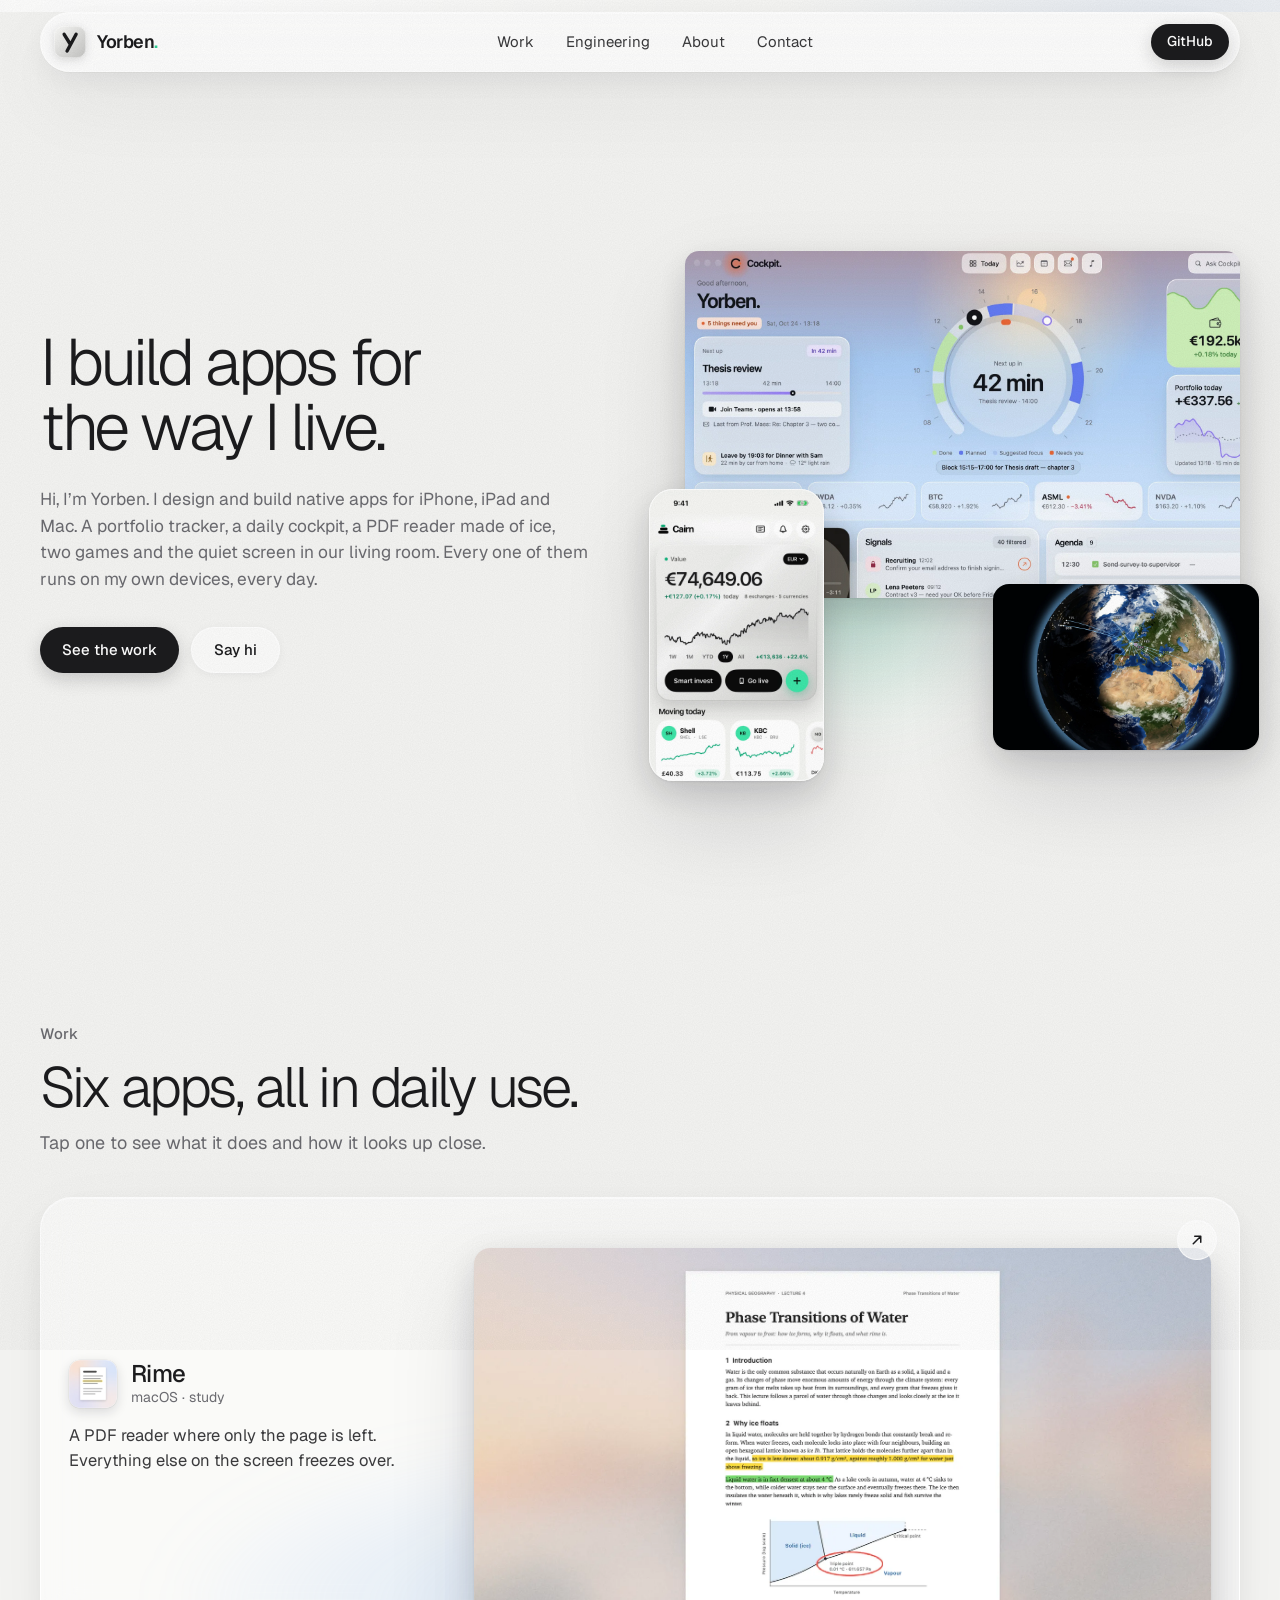
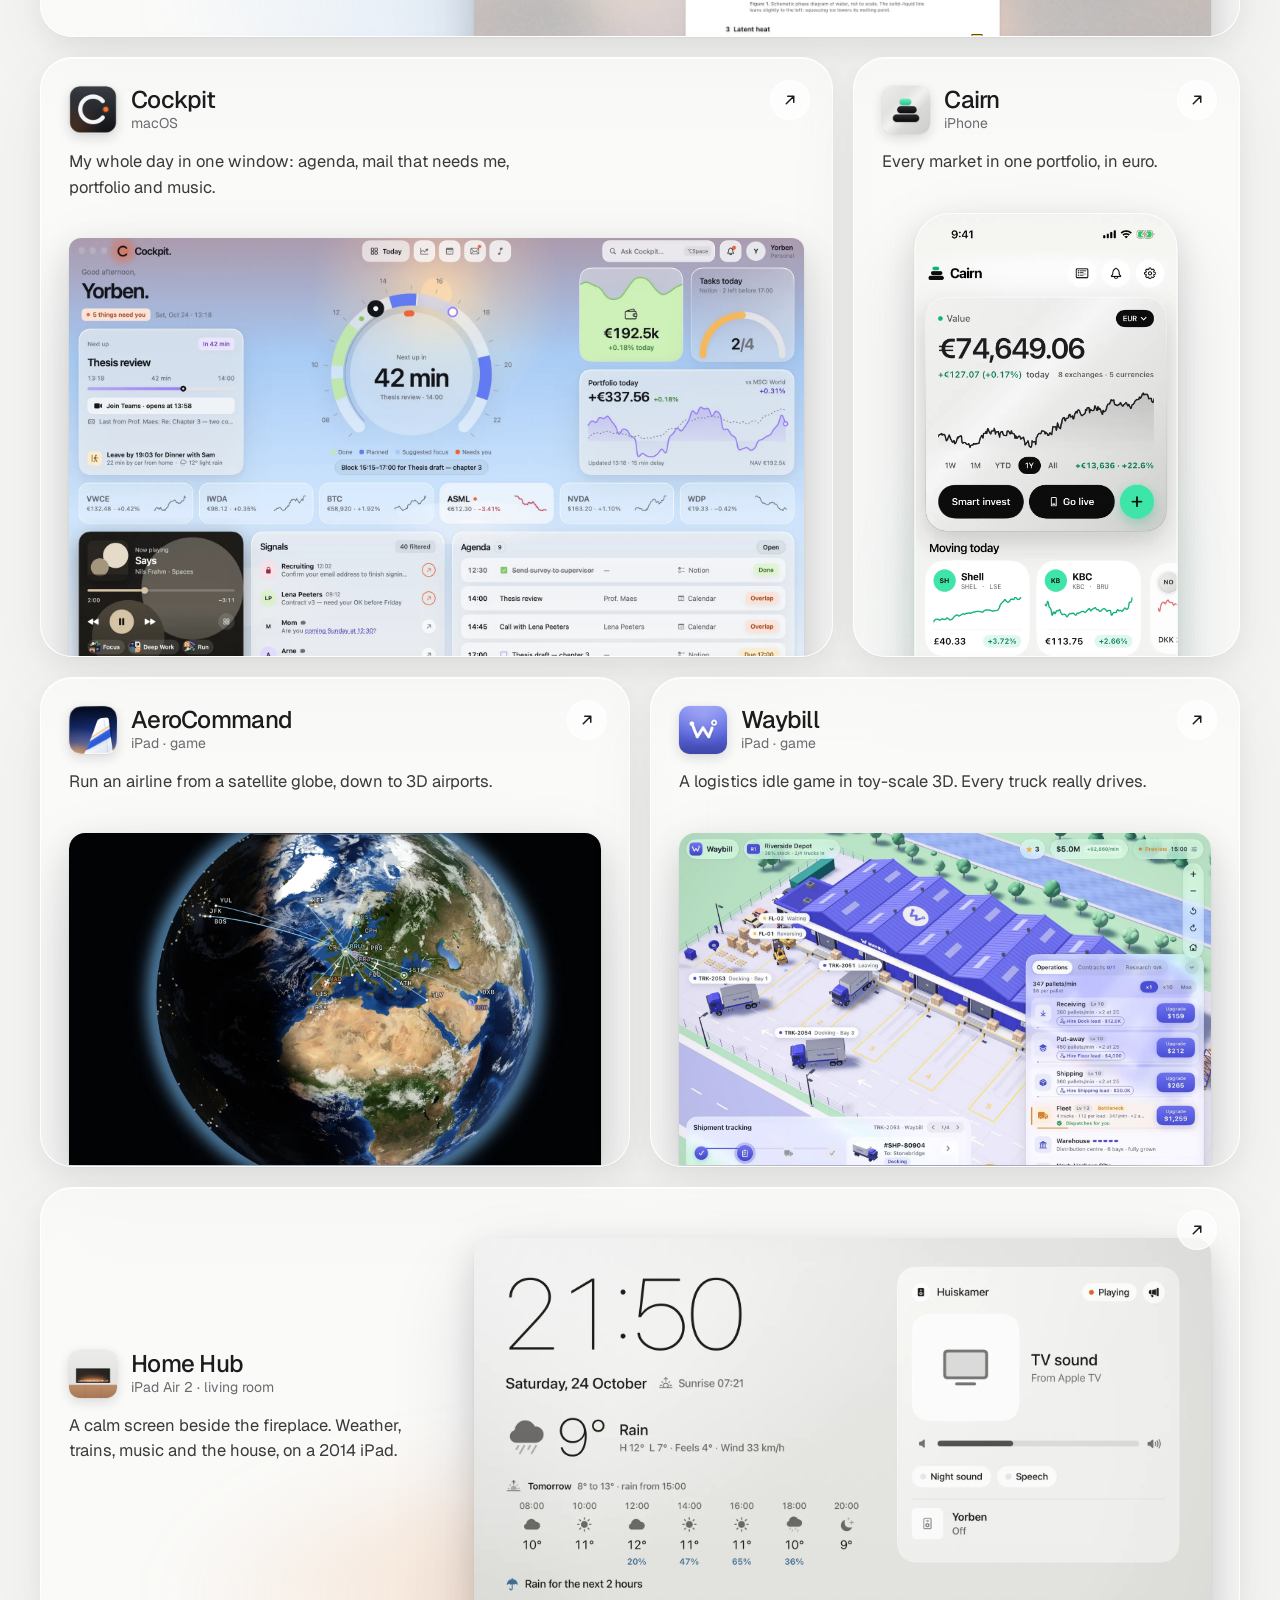
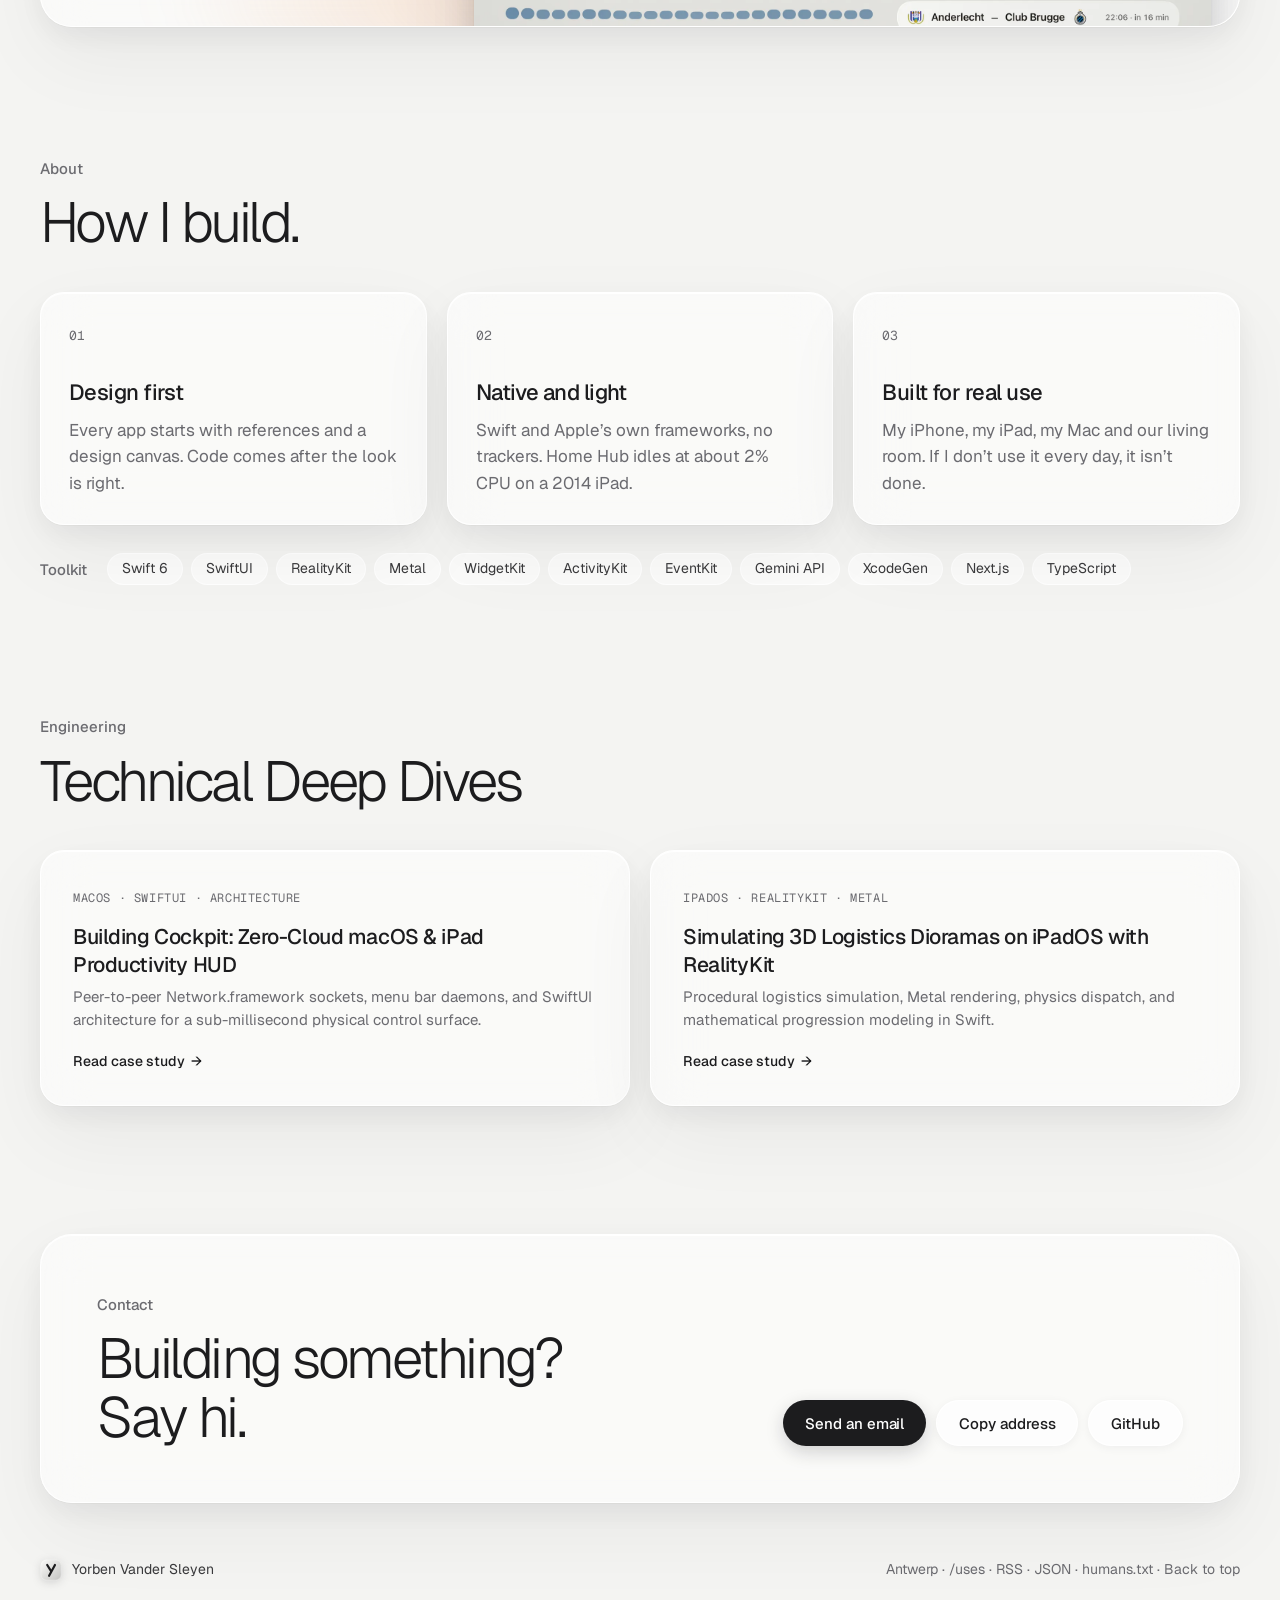
==== commit ae05d434: "feat(seo): add FAQPage Schema.org markup and keyword-optimized title for Google rich snippets" ====
--- a/index.html
+++ b/index.html
@@ -4,7 +4,7 @@
   <meta charset="UTF-8">
   <meta name="viewport" content="width=device-width, initial-scale=1, viewport-fit=cover">
 
-  <title>Yorben Vander Sleyen — Apps for iPhone, iPad and Mac</title>
+  <title>Yorben Vander Sleyen — Native macOS &amp; iOS Apps | Cockpit &amp; Rime</title>
   <meta name="description" content="I design and build native apps for the way I live: Rime and Cockpit for the Mac, Waybill and AeroCommand for iPad, and the Home Hub in our living room.">
   <meta name="author" content="Yorben Vander Sleyen">
   <meta name="robots" content="index, follow, max-image-preview:large">
@@ -114,6 +114,44 @@
         },
         "image": "https://yorben.me/assets/work/waybill/cover.webp",
         "author": { "@id": "https://yorben.me/#person" }
+      },
+      {
+        "@type": "FAQPage",
+        "@id": "https://yorben.me/#faq",
+        "mainEntity": [
+          {
+            "@type": "Question",
+            "name": "What is Cockpit for macOS?",
+            "acceptedAnswer": {
+              "@type": "Answer",
+              "text": "Cockpit is a free, open-source daily productivity heads-up display (HUD) and menu bar workspace dashboard for macOS built with native SwiftUI. It consolidates Calendar, Notion tasks, Music, and System Vitals into a modular control surface with zero telemetry."
+            }
+          },
+          {
+            "@type": "Question",
+            "name": "What is Rime PDF Reader?",
+            "acceptedAnswer": {
+              "@type": "Answer",
+              "text": "Rime is a minimalist, distraction-free PDF reader for macOS designed for deep focus. It features a frosted-ice focus backdrop that blurs outside distractions, fluid page rendering with Apple PDFKit, and persistent annotations with zero tracking."
+            }
+          },
+          {
+            "@type": "Question",
+            "name": "How can I install Cockpit and Rime via Homebrew?",
+            "acceptedAnswer": {
+              "@type": "Answer",
+              "text": "Both apps can be installed via terminal using Homebrew: brew install --cask Yvsleyen00941/tap/cockpit and brew install --cask Yvsleyen00941/tap/rime."
+            }
+          },
+          {
+            "@type": "Question",
+            "name": "Are Cockpit and Rime completely free and open source?",
+            "acceptedAnswer": {
+              "@type": "Answer",
+              "text": "Yes, both Cockpit and Rime are 100% free, MIT licensed, and open source with source code available on GitHub."
+            }
+          }
+        ]
       }
     ]
   }
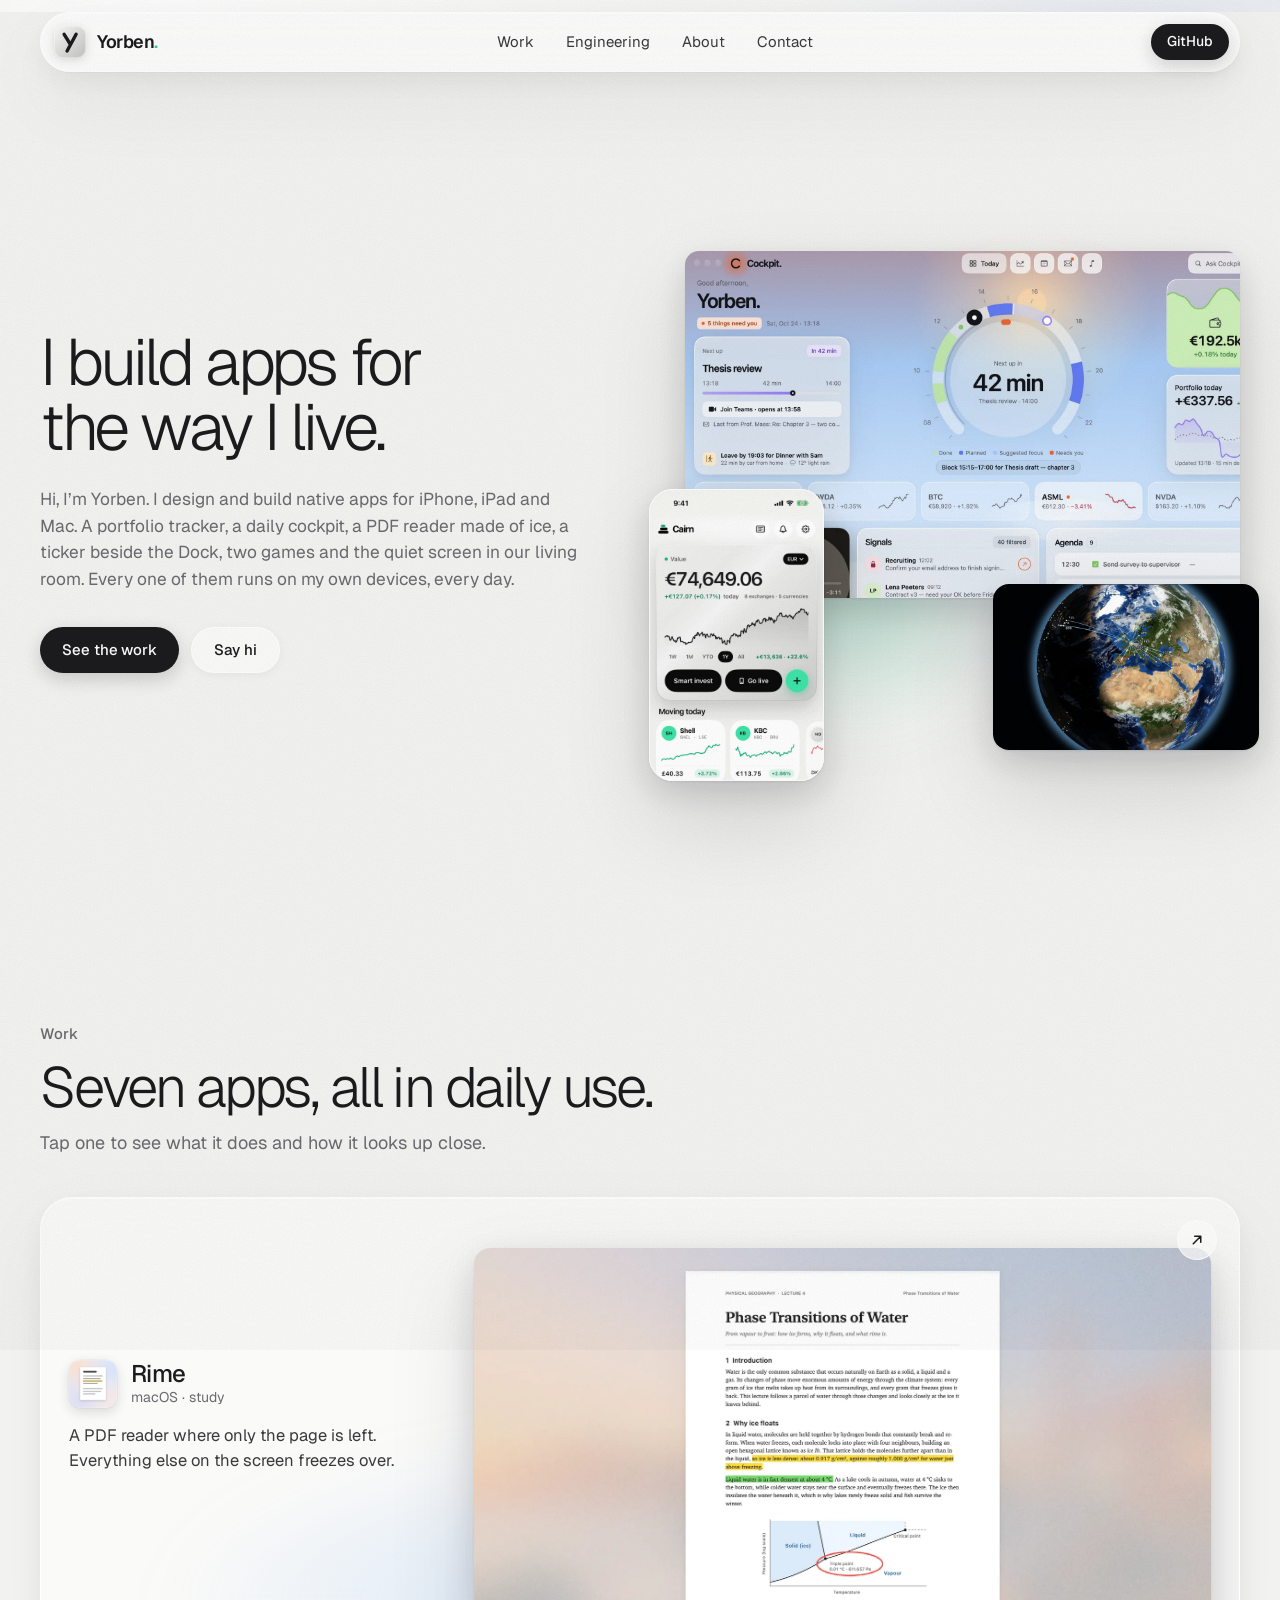
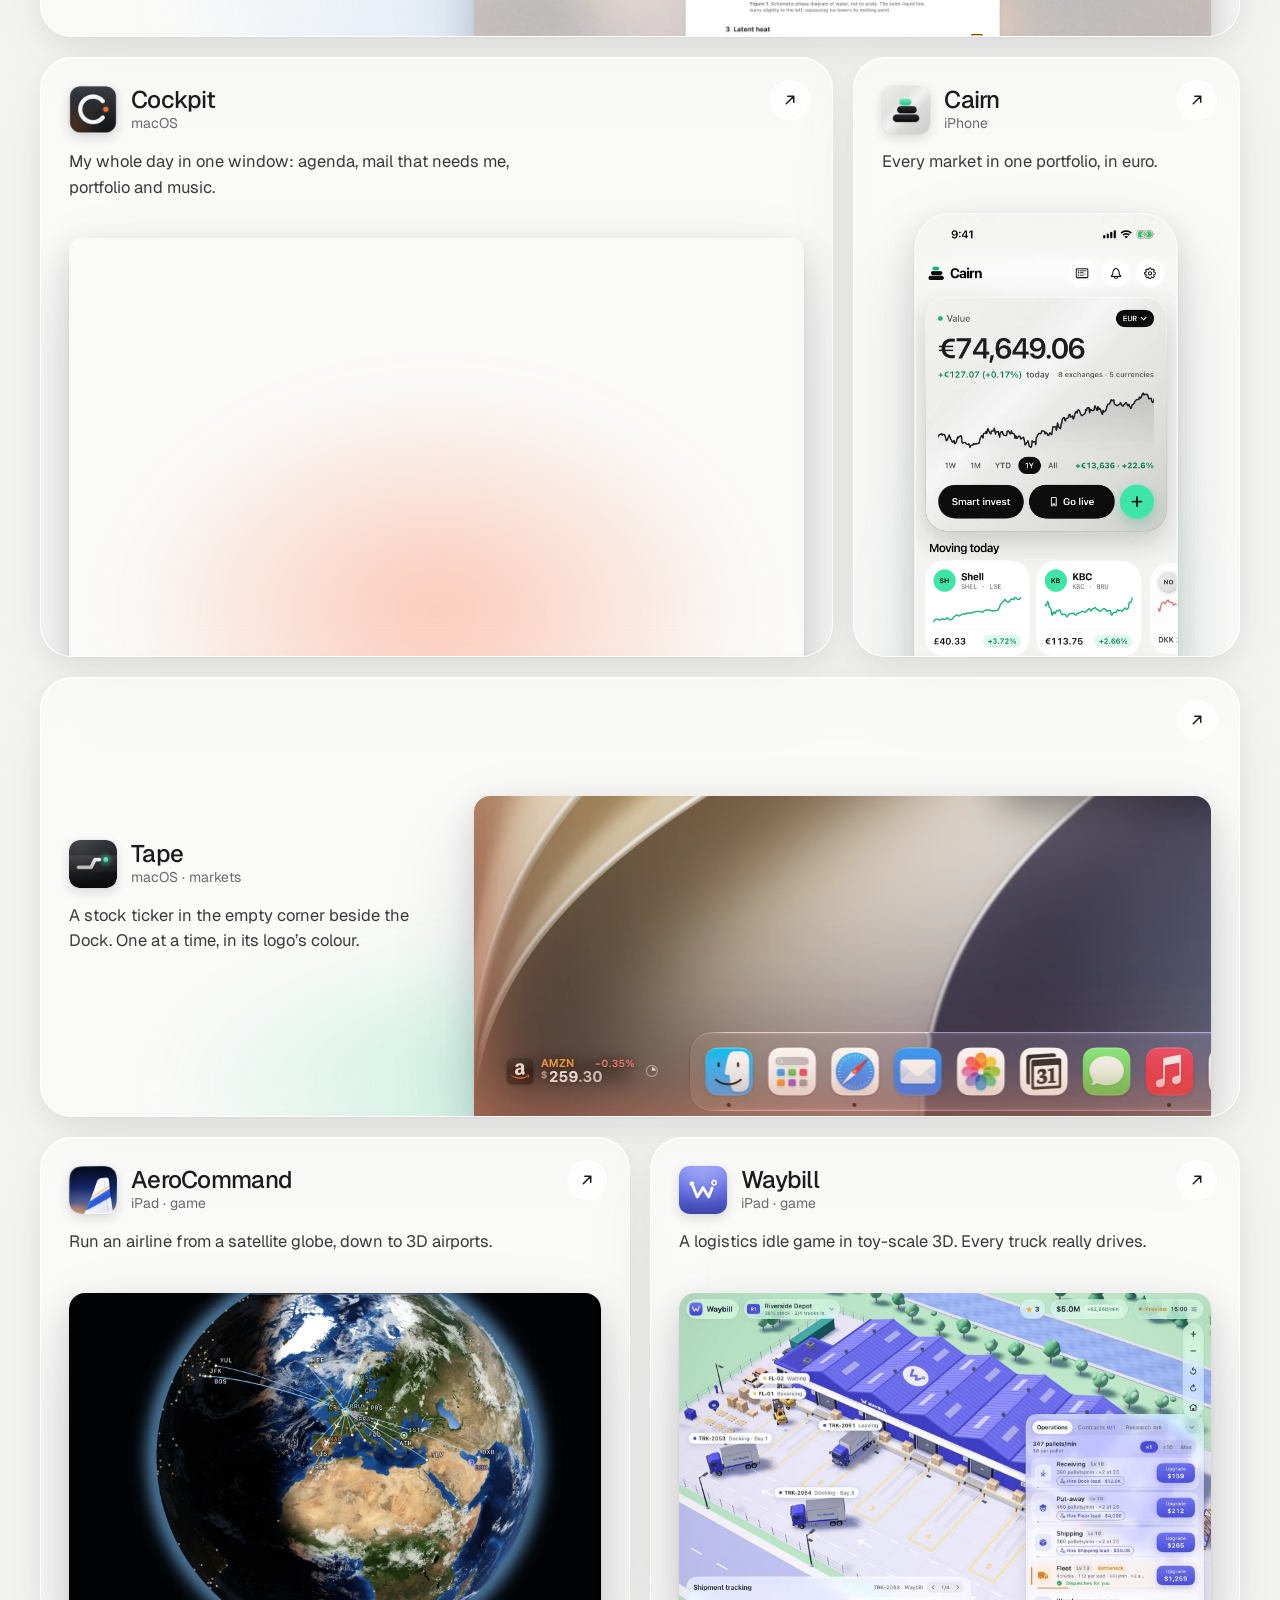
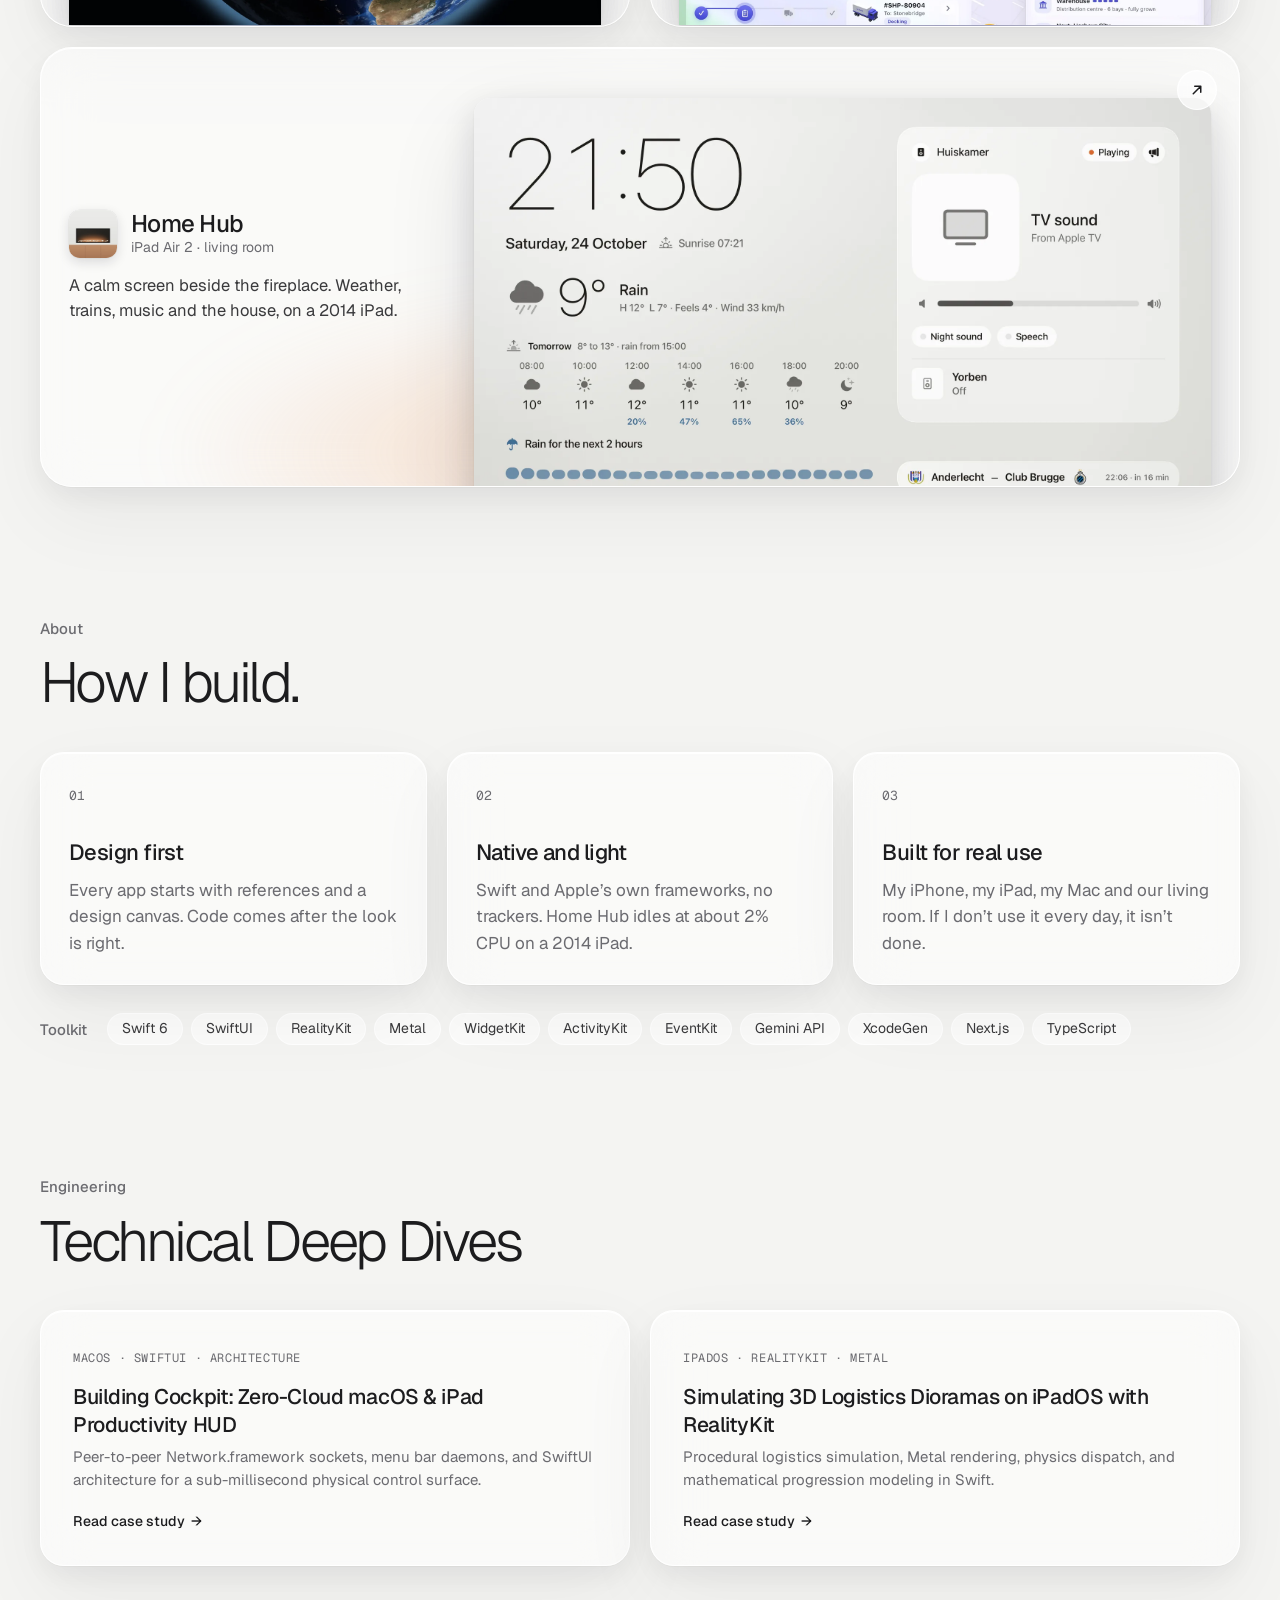
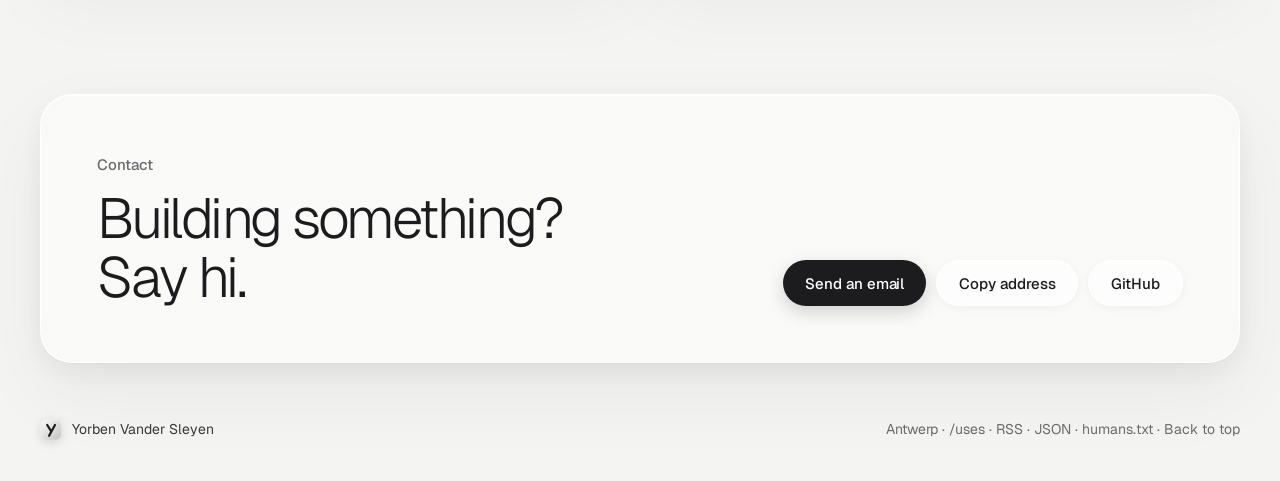
==== commit b95b1488: "Add Tape: a stock ticker in the empty corner beside the Dock A wide card in Work between Cairn and A" ====
--- a/index.html
+++ b/index.html
@@ -5,7 +5,7 @@
   <meta name="viewport" content="width=device-width, initial-scale=1, viewport-fit=cover">
 
   <title>Yorben Vander Sleyen — Native macOS &amp; iOS Apps | Cockpit &amp; Rime</title>
-  <meta name="description" content="I design and build native apps for the way I live: Rime and Cockpit for the Mac, Waybill and AeroCommand for iPad, and the Home Hub in our living room.">
+  <meta name="description" content="I design and build native apps for the way I live: Rime, Cockpit and Tape for the Mac, Waybill and AeroCommand for iPad, and the Home Hub in our living room.">
   <meta name="author" content="Yorben Vander Sleyen">
   <meta name="robots" content="index, follow, max-image-preview:large">
   <meta name="google-site-verification" content="Z_RtTBpZtgyaPvrGHRmG_qd2ILT0IXAozDNLmGOcXIw">
@@ -25,7 +25,7 @@
   <meta property="og:type" content="website">
   <meta property="og:url" content="https://yorben.me/">
   <meta property="og:title" content="Yorben — apps for the way I live">
-  <meta property="og:description" content="Native apps for iPhone, iPad and Mac: Rime, Cockpit, Waybill, AeroCommand and Home Hub.">
+  <meta property="og:description" content="Native apps for iPhone, iPad and Mac: Rime, Cockpit, Tape, Waybill, AeroCommand and Home Hub.">
   <meta property="og:image" content="https://yorben.me/assets/og-image.png">
   <meta property="og:image:width" content="1200">
   <meta property="og:image:height" content="630">
@@ -33,7 +33,7 @@
   <meta property="og:site_name" content="Yorben">
   <meta name="twitter:card" content="summary_large_image">
   <meta name="twitter:title" content="Yorben — apps for the way I live">
-  <meta name="twitter:description" content="Native apps for iPhone, iPad and Mac: Rime, Cockpit, Waybill, AeroCommand and Home Hub.">
+  <meta name="twitter:description" content="Native apps for iPhone, iPad and Mac: Rime, Cockpit, Tape, Waybill, AeroCommand and Home Hub.">
   <meta name="twitter:image" content="https://yorben.me/assets/og-image.png">
 
 
@@ -100,6 +100,24 @@
       },
       {
         "@type": "SoftwareApplication",
+        "@id": "https://yorben.me/#tape",
+        "name": "Tape",
+        "operatingSystem": "macOS 26.0 or later",
+        "applicationCategory": "FinanceApplication",
+        "description": "Stock ticker for macOS in the empty corner beside the Dock. One stock, ETF, index or crypto at a time, with its logo, price, the day's move and chart, in its logo's colour.",
+        "url": "https://yorben.me/#tape",
+        "downloadUrl": "https://github.com/Yvsleyen00941/Tape/releases/latest/download/Tape-macOS-v1.0.0.zip",
+        "softwareVersion": "1.0.0",
+        "offers": {
+          "@type": "Offer",
+          "price": "0.00",
+          "priceCurrency": "EUR"
+        },
+        "image": "https://yorben.me/assets/work/tape/corner.webp",
+        "author": { "@id": "https://yorben.me/#person" }
+      },
+      {
+        "@type": "SoftwareApplication",
         "@id": "https://yorben.me/#waybill",
         "name": "Waybill",
         "operatingSystem": "iPadOS 17.0 or later",
@@ -137,18 +155,26 @@
           },
           {
             "@type": "Question",
-            "name": "How can I install Cockpit and Rime via Homebrew?",
+            "name": "What is Tape for macOS?",
             "acceptedAnswer": {
               "@type": "Answer",
-              "text": "Both apps can be installed via terminal using Homebrew: brew install --cask Yvsleyen00941/tap/cockpit and brew install --cask Yvsleyen00941/tap/rime."
+              "text": "Tape is a free, open-source stock ticker for macOS that sits in the empty corner beside the Dock. It shows one stock, ETF, index or crypto at a time, with its logo, price, the day's move and chart, using quotes from Yahoo Finance."
             }
           },
           {
             "@type": "Question",
-            "name": "Are Cockpit and Rime completely free and open source?",
+            "name": "How can I install Cockpit, Rime and Tape via Homebrew?",
             "acceptedAnswer": {
               "@type": "Answer",
-              "text": "Yes, both Cockpit and Rime are 100% free, MIT licensed, and open source with source code available on GitHub."
+              "text": "All three apps can be installed via terminal using Homebrew: brew install --cask Yvsleyen00941/tap/cockpit, brew install --cask Yvsleyen00941/tap/rime and brew install --cask Yvsleyen00941/tap/tape."
+            }
+          },
+          {
+            "@type": "Question",
+            "name": "Are Cockpit, Rime and Tape completely free and open source?",
+            "acceptedAnswer": {
+              "@type": "Answer",
+              "text": "Yes, Cockpit, Rime and Tape are 100% free, MIT licensed, and open source with source code available on GitHub."
             }
           }
         ]
@@ -198,7 +224,7 @@
     <section class="hero shell">
       <div class="hero-copy">
         <h1 class="display" data-reveal>I build apps for<br>the way I live.</h1>
-        <p class="lede" data-reveal>Hi, I’m Yorben. I design and build native apps for iPhone, iPad and Mac. A portfolio tracker, a daily cockpit, a PDF reader made of ice, two games and the quiet screen in our living room. Every one of them runs on my own devices, every day.</p>
+        <p class="lede" data-reveal>Hi, I’m Yorben. I design and build native apps for iPhone, iPad and Mac. A portfolio tracker, a daily cockpit, a PDF reader made of ice, a ticker beside the Dock, two games and the quiet screen in our living room. Every one of them runs on my own devices, every day.</p>
         <div class="hero-actions" data-reveal>
           <a class="btn btn-ink" href="#work">See the work</a>
           <a class="btn btn-glass" href="#contact">Say hi</a>
@@ -223,7 +249,7 @@
     <section id="work" class="section shell">
       <div class="section-head" data-reveal>
         <p class="eyebrow">Work</p>
-        <h2 class="title">Six apps, all in daily use.</h2>
+        <h2 class="title">Seven apps, all in daily use.</h2>
         <p class="sub">Tap one to see what it does and how it looks up close.</p>
       </div>
 
@@ -275,6 +301,23 @@
           </div>
           <div class="card-media media-phone">
             <img src="assets/work/cairn/home.webp" width="900" height="1957" alt="Cairn’s portfolio screen" loading="lazy" decoding="async">
+          </div>
+          <span class="card-open" aria-hidden="true"><svg viewBox="0 0 24 24"><path d="M7 17 17 7M9 7h8v8"/></svg></span>
+        </a>
+
+        <a href="#tape" class="card glass c-tape span-12 card-wide" data-project="tape" data-reveal>
+          <div class="card-text">
+            <div class="card-title-row">
+              <img class="app-icon" src="assets/icons/tape.webp" width="256" height="256" alt="">
+              <div>
+                <h3>Tape</h3>
+                <p class="platform">macOS · markets</p>
+              </div>
+            </div>
+            <p class="card-line">A stock ticker in the empty corner beside the Dock. One at a time, in its logo’s colour.</p>
+          </div>
+          <div class="card-media media-mac">
+            <img src="assets/work/tape/cover.webp" width="1476" height="640" alt="Tape beside the Dock on a MacBook, showing Amazon at $259.30, down 0.35%" loading="lazy" decoding="async">
           </div>
           <span class="card-open" aria-hidden="true"><svg viewBox="0 0 24 24"><path d="M7 17 17 7M9 7h8v8"/></svg></span>
         </a>
@@ -555,6 +598,57 @@
 
         <div class="detail-foot">
           <p class="built">Built with SwiftUI, Swift 6, WidgetKit, Live Activities and the Gemini API. Screens show the demo portfolio.</p>
+          <a class="next" href="#tape">Next: Tape <span aria-hidden="true">→</span></a>
+        </div>
+      </article>
+
+      <!-- Tape -->
+      <article class="detail c-tape" id="detail-tape" data-detail="tape" hidden>
+        <header class="detail-head">
+          <img class="app-icon lg" src="assets/icons/tape.webp" width="256" height="256" alt="Tape app icon">
+          <div>
+            <h2 class="detail-title">Tape</h2>
+            <p class="detail-tag">One stock at a time, beside the Dock.</p>
+          </div>
+        </header>
+        <div class="detail-meta">
+          <span class="chip">macOS 26</span><span class="chip">AppKit · Core Animation</span><span class="chip">Version 1.0</span>
+          <a class="btn btn-ink btn-sm" href="https://github.com/Yvsleyen00941/Tape/releases/download/v1.0.0/Tape-macOS-v1.0.0.zip">Download for Mac (.zip)</a>
+          <a class="btn btn-glass btn-sm" href="https://github.com/Yvsleyen00941/Tape" target="_blank" rel="noopener">★ Star on GitHub</a>
+          <button class="btn btn-glass btn-sm" type="button" data-copy="https://yorben.me/#tape">Share link</button>
+        </div>
+        <p style="margin: 12px 0 0; font-size: 13px; font-family: var(--mono); color: var(--muted); display: flex; align-items: center; gap: 8px; flex-wrap: wrap;">
+          <span>Homebrew:</span>
+          <button type="button" style="cursor: pointer; border: 1px solid var(--hairline); background: var(--glass); padding: 4px 10px; border-radius: 6px; font-family: inherit; font-size: inherit; color: var(--ink);" data-copy="brew install --cask Yvsleyen00941/tap/tape">brew install --cask Yvsleyen00941/tap/tape 📋</button>
+        </p>
+
+        <figure class="shot shot-hero media-mac">
+          <img loading="lazy" decoding="async" src="assets/work/tape/corner.webp" width="1880" height="604" alt="Tape in the corner beside the Dock on a 14-inch MacBook, showing Amazon at $259.30, down 0.35%">
+          <figcaption>On a 14-inch MacBook: halfway between the screen’s edge and the Dock, level with its icons.</figcaption>
+        </figure>
+
+        <ul class="facts">
+          <li><strong>Exactly beside the Dock.</strong> Tape measures the Dock and sits in the middle of the corner it leaves empty. It follows as apps open and close.</li>
+          <li><strong>One at a time.</strong> A logo tile, the price, the move in mint or coral and the day so far. Then the next one comes into focus, column by column.</li>
+          <li><strong>Names in their own colour.</strong> NVIDIA green, Vanguard red: each colour comes from the logo, adjusted to read on the wallpaper.</li>
+          <li><strong>Fits any Dock.</strong> Wide on a big screen; on a laptop with a long Dock it turns compact, then stacks ticker, price and move.</li>
+        </ul>
+
+        <div class="shots">
+          <div class="shot-row actuals">
+            <figure class="shot media-mac actual" style="--w: 179px"><img loading="lazy" decoding="async" src="assets/work/tape/focus-0.webp" width="358" height="112" alt="The S&amp;P 500 in focus"><figcaption>The S&amp;P 500, in focus.</figcaption></figure>
+            <figure class="shot media-mac actual" style="--w: 179px"><img loading="lazy" decoding="async" src="assets/work/tape/focus-1.webp" width="358" height="112" alt="The S&amp;P 500 drifting up and blurring away"><figcaption>115 ms: it drifts up and blurs.</figcaption></figure>
+            <figure class="shot media-mac actual" style="--w: 179px"><img loading="lazy" decoding="async" src="assets/work/tape/focus-2.webp" width="358" height="112" alt="NVIDIA rising out of the blur, column by column"><figcaption>217 ms: NVIDIA rises.</figcaption></figure>
+            <figure class="shot media-mac actual" style="--w: 179px"><img loading="lazy" decoding="async" src="assets/work/tape/focus-3.webp" width="358" height="112" alt="NVIDIA in focus"><figcaption>424 ms: sharp again.</figcaption></figure>
+          </div>
+          <div class="shot-row">
+            <figure class="shot media-window" style="--ar: 1.039"><img loading="lazy" decoding="async" src="assets/work/tape/watchlist.webp" width="1069" height="1029" alt="Watchlist settings with brand-coloured names and live prices"><figcaption>The watchlist: colours come from each logo.</figcaption></figure>
+            <figure class="shot media-window" style="--ar: 1.382"><img loading="lazy" decoding="async" src="assets/work/tape/placement.webp" width="962" height="696" alt="Placement settings: left or right of the Dock, fitted exactly"><figcaption>Placement: left or right, fitted to the Dock.</figcaption></figure>
+          </div>
+        </div>
+
+        <div class="detail-foot">
+          <p class="built">Built with AppKit, SwiftUI, Core Animation and the Accessibility API, with quotes from Yahoo Finance. Five more looks (Liquid, LED, Paper, Aura and Classic) are one click away in Settings.</p>
           <a class="next" href="#aerocommand">Next: AeroCommand <span aria-hidden="true">→</span></a>
         </div>
       </article>
--- a/style.css
+++ b/style.css
@@ -250,6 +250,10 @@
 .c-aero { --tint: 60 110 225; }
 .c-waybill { --tint: 85 89 225; }
 .c-hub { --tint: 232 150 90; }
+.c-tape { --tint: 52 211 153; }
+
+/* Tape lives on the bottom edge of the screen, so its picture stands on the card's bottom edge. */
+.c-tape .card-media img { top: auto; bottom: 0; transform: none; transform-origin: 50% 100%; }
 
 @media (max-width: 980px) {
   .span-8, .span-4 { grid-column: span 12; }
@@ -265,6 +269,9 @@
   .card-wide .card-text { padding-bottom: 0; align-self: auto; }
   .card-wide .card-media { margin-top: 22px; }
   .card-open { top: 18px; right: 18px; }
+  /* Wide and short: the card takes the picture's own height instead of leaving a gap above it. */
+  .c-tape .card-media { height: auto; }
+  .c-tape .card-media img { position: relative; }
 }
 
 /* ---------- About ---------- */
@@ -363,6 +370,15 @@
 .shots { display: grid; gap: 32px; }
 .shot-row { display: flex; gap: 20px; align-items: flex-start; }
 .shot-row .shot { flex: var(--ar, 1) 1 0%; min-width: 0; }
+/* At actual size: one CSS pixel per point, so a small window stays as sharp as on the Mac. */
+.shot-row .shot.actual { flex: none; width: var(--w); }
+.shot.actual img { border-radius: 8px; }
+@media (max-width: 640px) {
+  .shot-row.actuals { flex-direction: row; flex-wrap: wrap; gap: 24px 16px; }
+  .shot-row.actuals .shot.actual { width: calc(50% - 8px); }
+}
+/* A window that brings its own corners and shadow gets no frame of ours. */
+.shot.media-window img { border-radius: 0; box-shadow: none; background: none; }
 .phones { display: grid; grid-template-columns: repeat(4, minmax(0, 1fr)); gap: 28px 20px; margin-bottom: 8px; }
 .phones figcaption { text-align: center; }
 .phones + .facts { margin: 36px 0 0; }
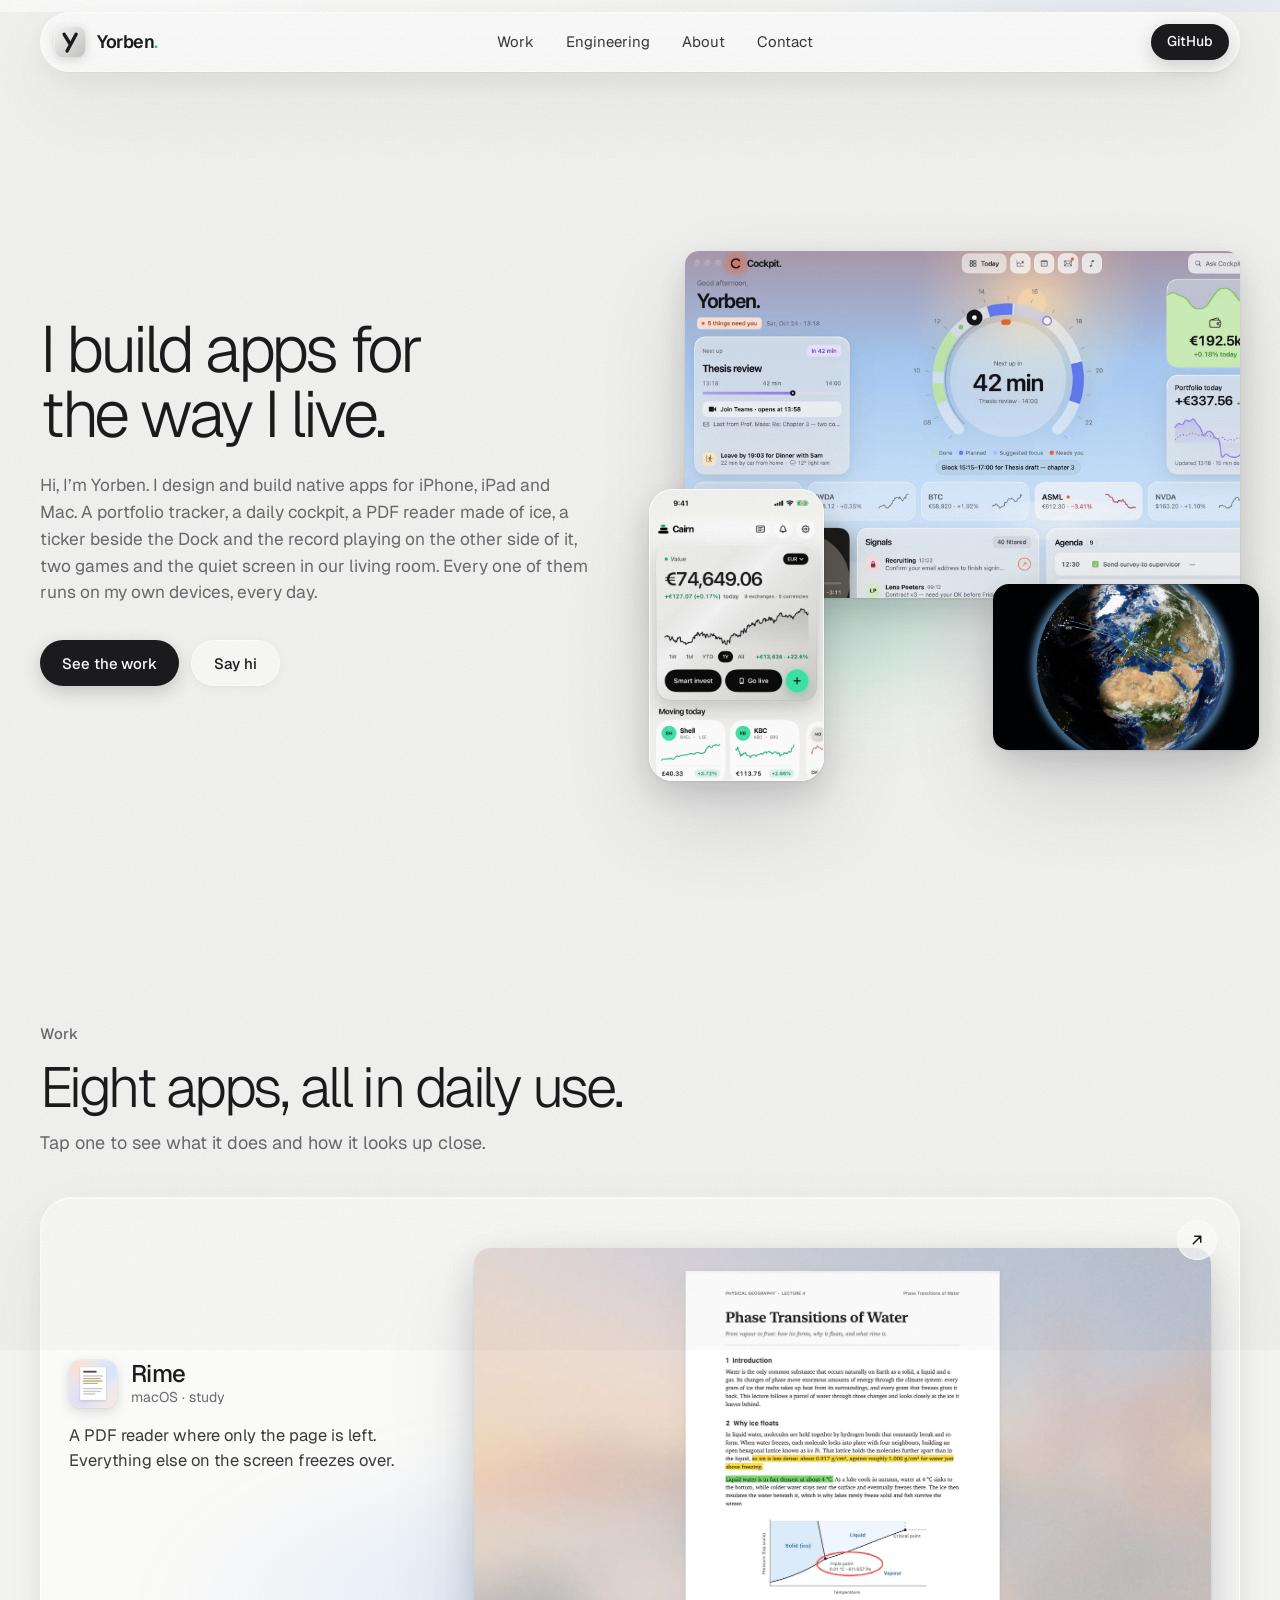
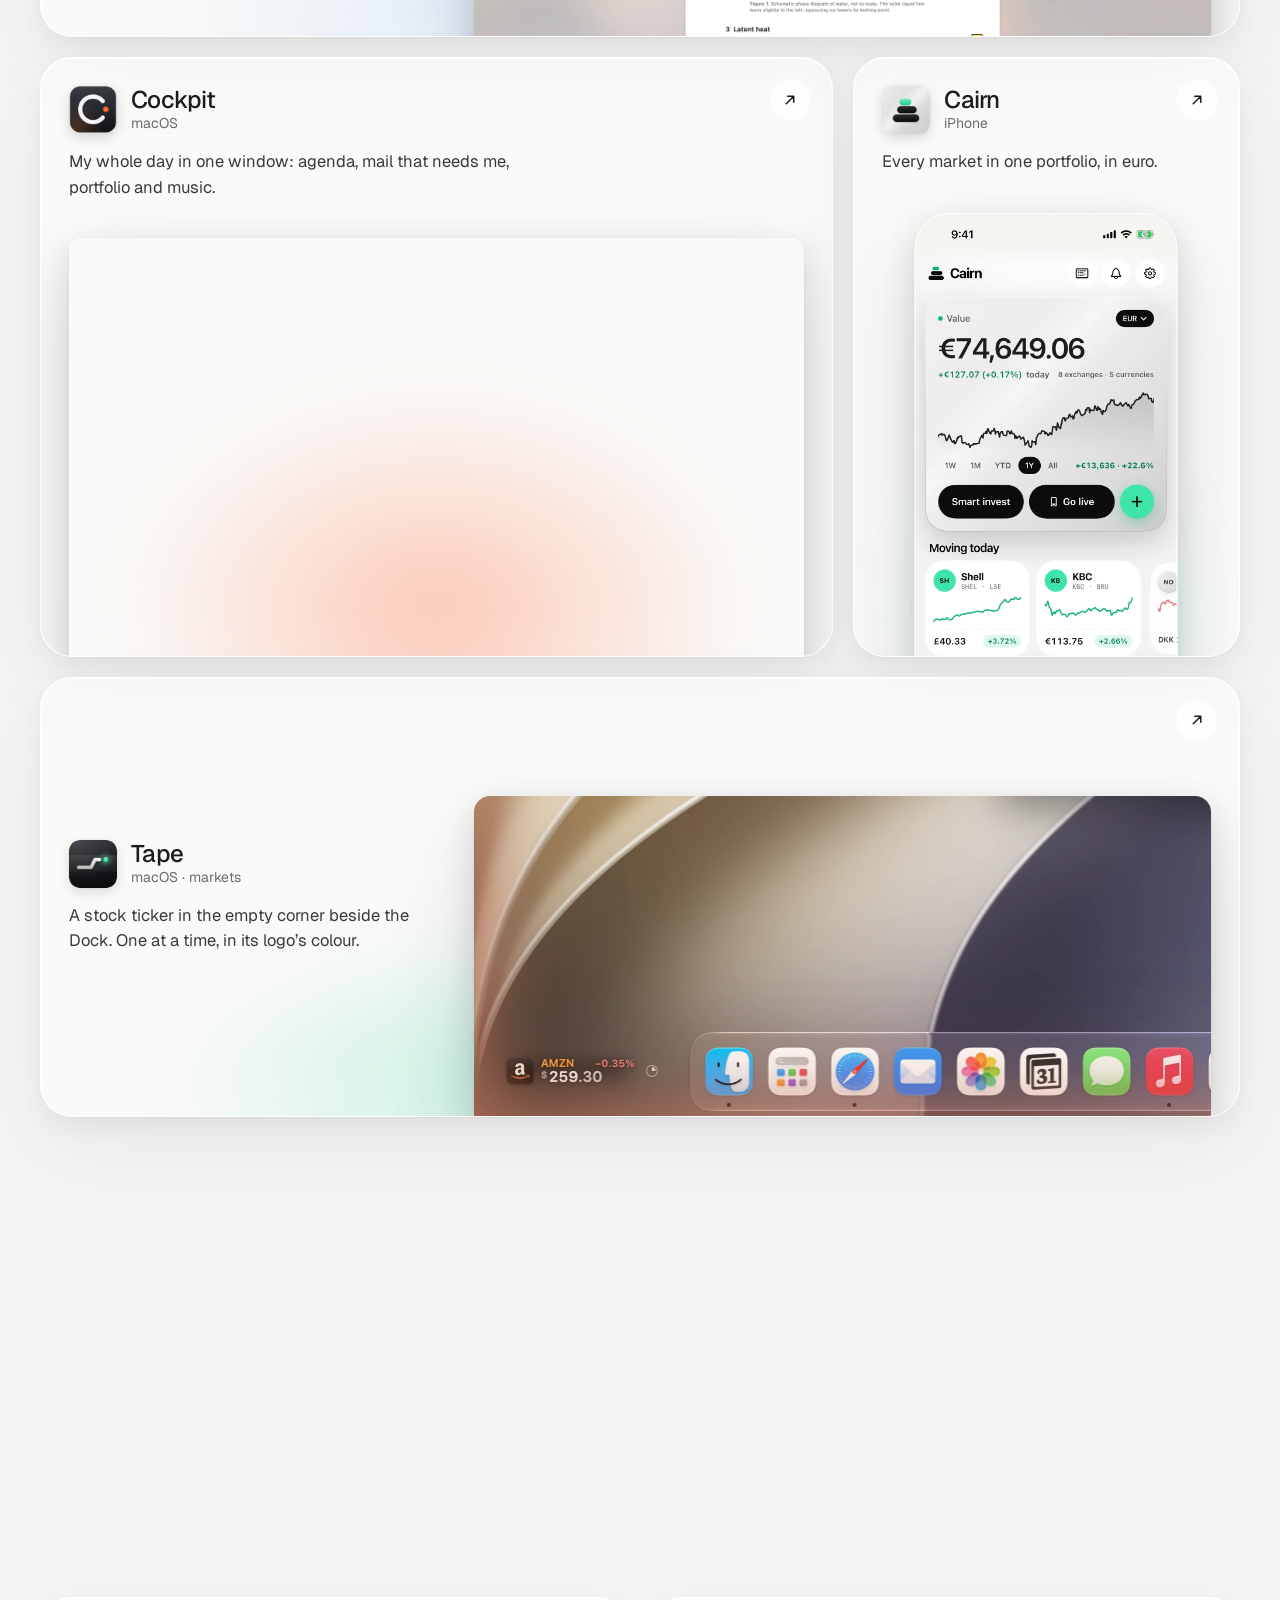
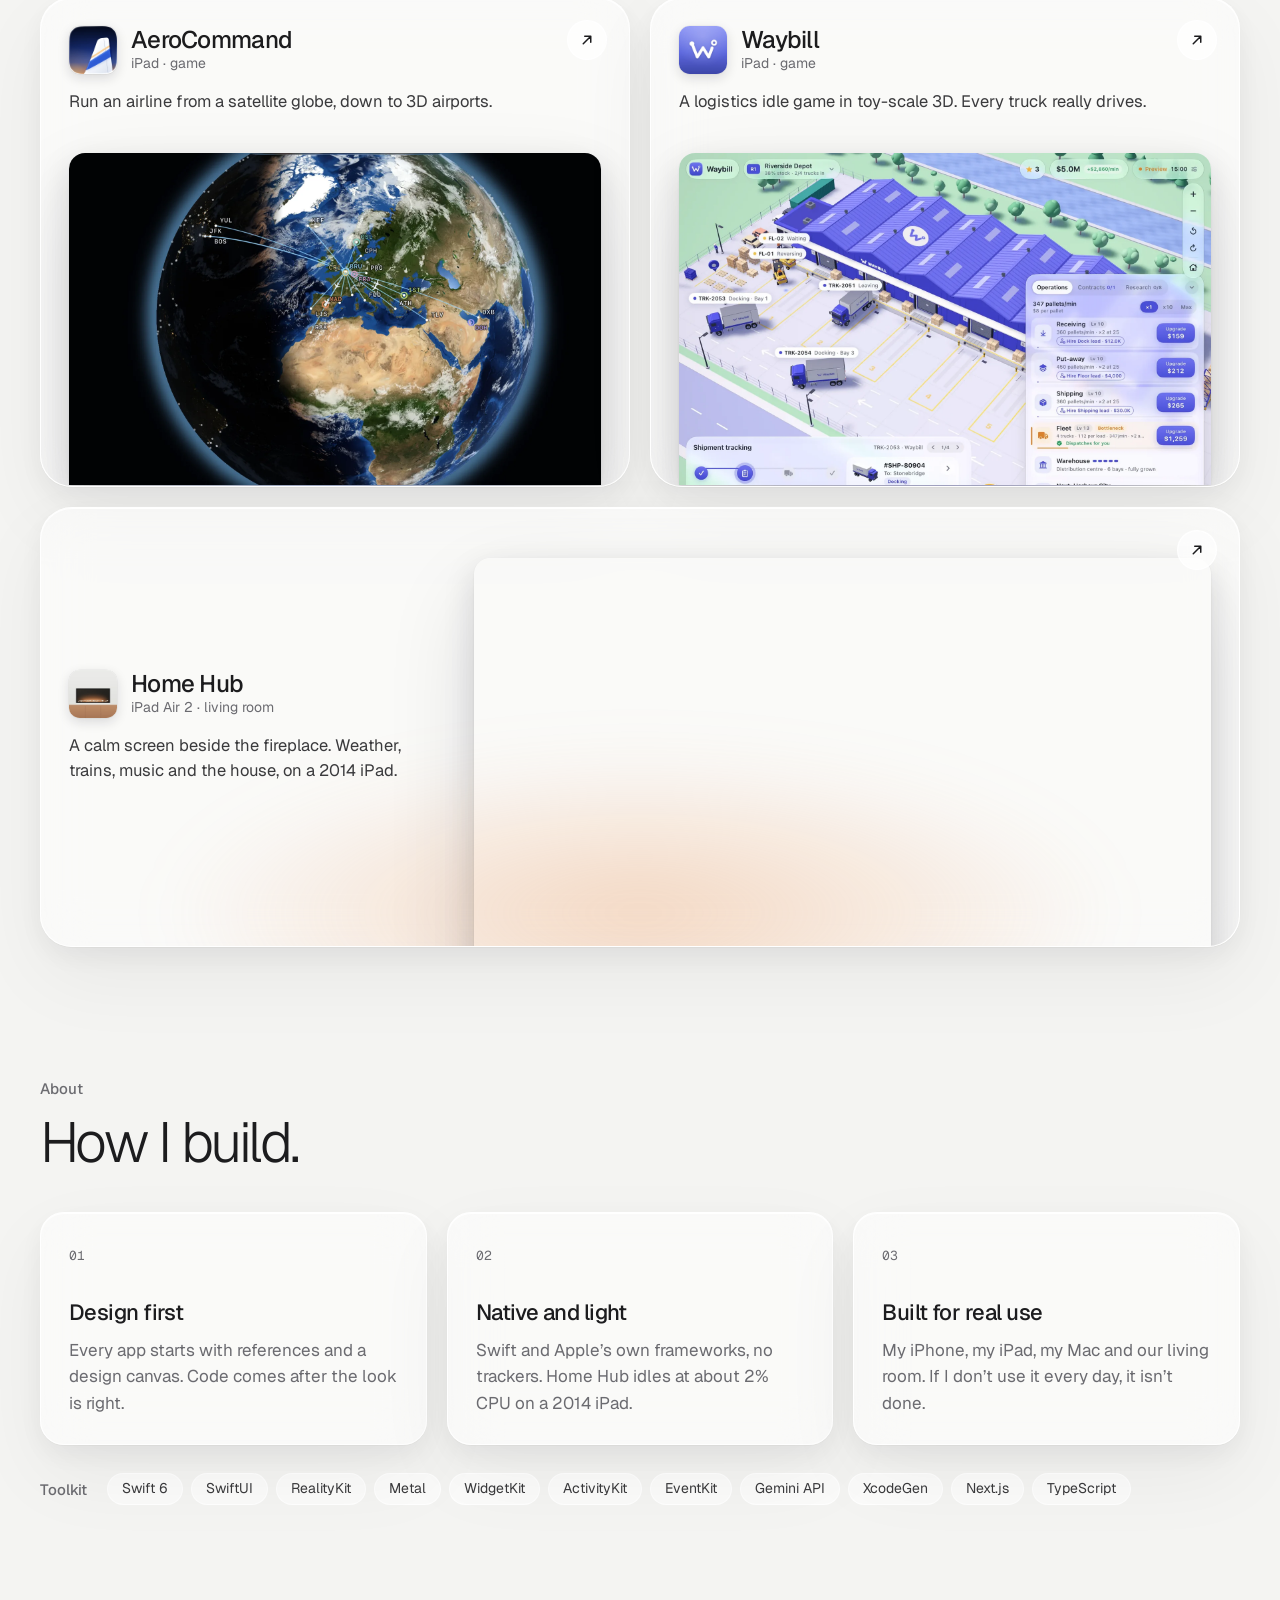
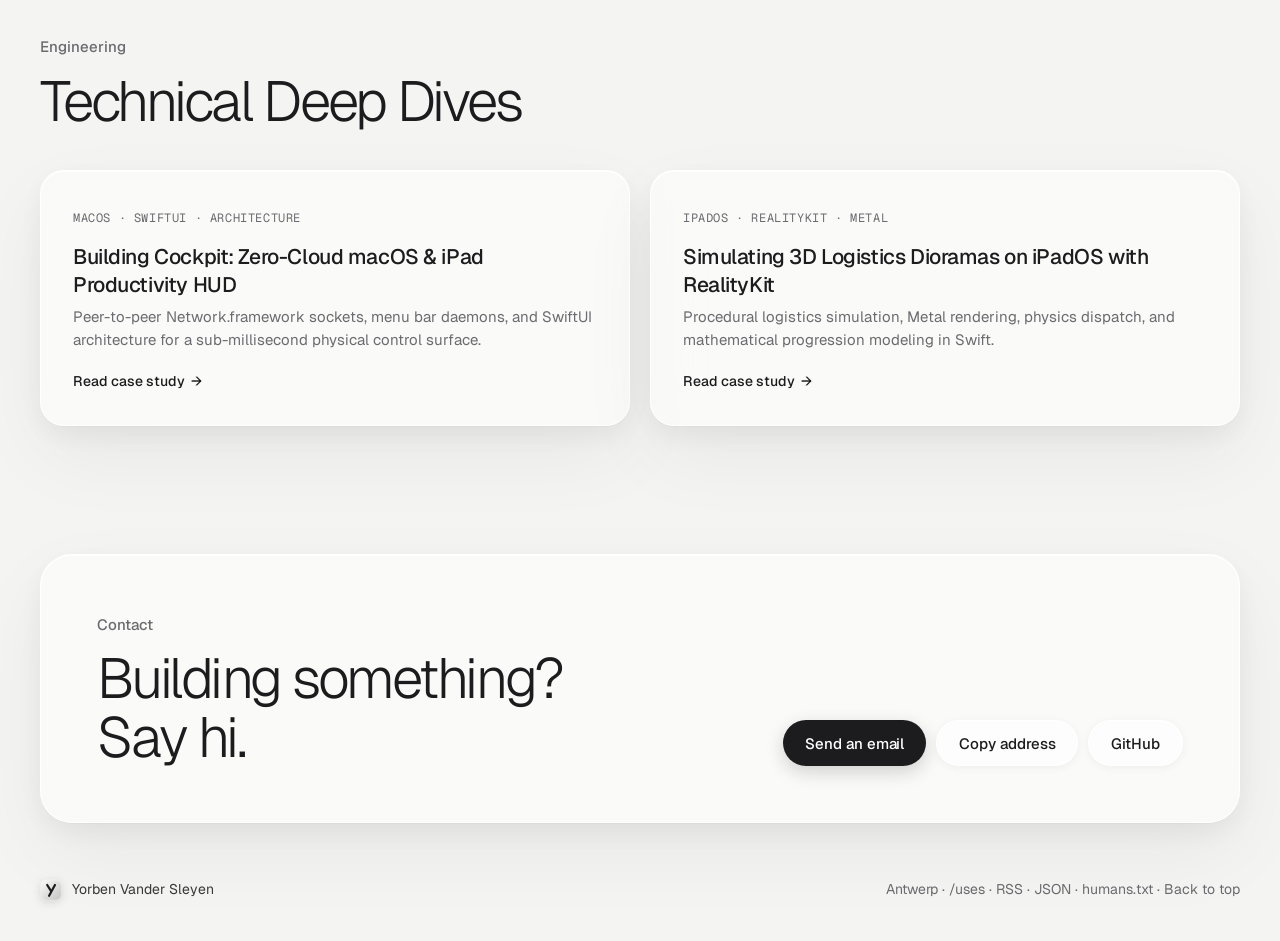
==== commit 03b1e73b: "Add Needle: what's playing, beside the Dock Tape's other side: the album cover in the corner on the " ====
--- a/index.html
+++ b/index.html
@@ -5,7 +5,7 @@
   <meta name="viewport" content="width=device-width, initial-scale=1, viewport-fit=cover">
 
   <title>Yorben Vander Sleyen — Native macOS &amp; iOS Apps | Cockpit &amp; Rime</title>
-  <meta name="description" content="I design and build native apps for the way I live: Rime, Cockpit and Tape for the Mac, Waybill and AeroCommand for iPad, and the Home Hub in our living room.">
+  <meta name="description" content="I design and build native apps for the way I live: Rime, Cockpit, Tape and Needle for the Mac, Waybill and AeroCommand for iPad, and the Home Hub in our living room.">
   <meta name="author" content="Yorben Vander Sleyen">
   <meta name="robots" content="index, follow, max-image-preview:large">
   <meta name="google-site-verification" content="Z_RtTBpZtgyaPvrGHRmG_qd2ILT0IXAozDNLmGOcXIw">
@@ -25,7 +25,7 @@
   <meta property="og:type" content="website">
   <meta property="og:url" content="https://yorben.me/">
   <meta property="og:title" content="Yorben — apps for the way I live">
-  <meta property="og:description" content="Native apps for iPhone, iPad and Mac: Rime, Cockpit, Tape, Waybill, AeroCommand and Home Hub.">
+  <meta property="og:description" content="Native apps for iPhone, iPad and Mac: Rime, Cockpit, Tape, Needle, Waybill, AeroCommand and Home Hub.">
   <meta property="og:image" content="https://yorben.me/assets/og-image.png">
   <meta property="og:image:width" content="1200">
   <meta property="og:image:height" content="630">
@@ -33,7 +33,7 @@
   <meta property="og:site_name" content="Yorben">
   <meta name="twitter:card" content="summary_large_image">
   <meta name="twitter:title" content="Yorben — apps for the way I live">
-  <meta name="twitter:description" content="Native apps for iPhone, iPad and Mac: Rime, Cockpit, Tape, Waybill, AeroCommand and Home Hub.">
+  <meta name="twitter:description" content="Native apps for iPhone, iPad and Mac: Rime, Cockpit, Tape, Needle, Waybill, AeroCommand and Home Hub.">
   <meta name="twitter:image" content="https://yorben.me/assets/og-image.png">
 
 
@@ -118,6 +118,24 @@
       },
       {
         "@type": "SoftwareApplication",
+        "@id": "https://yorben.me/#needle",
+        "name": "Needle",
+        "operatingSystem": "macOS 26.0 or later",
+        "applicationCategory": "MultimediaApplication",
+        "description": "What's playing on the Mac, in the empty corner beside the Dock: the album cover, with the title in the cover's colour. Works with Music, Spotify, Podcasts and browsers.",
+        "url": "https://yorben.me/#needle",
+        "downloadUrl": "https://github.com/Yvsleyen00941/Needle/releases/latest/download/Needle-macOS-v1.0.0.zip",
+        "softwareVersion": "1.0.0",
+        "offers": {
+          "@type": "Offer",
+          "price": "0.00",
+          "priceCurrency": "EUR"
+        },
+        "image": "https://yorben.me/assets/work/needle/corner.webp",
+        "author": { "@id": "https://yorben.me/#person" }
+      },
+      {
+        "@type": "SoftwareApplication",
         "@id": "https://yorben.me/#waybill",
         "name": "Waybill",
         "operatingSystem": "iPadOS 17.0 or later",
@@ -163,18 +181,26 @@
           },
           {
             "@type": "Question",
-            "name": "How can I install Cockpit, Rime and Tape via Homebrew?",
+            "name": "What is Needle for macOS?",
             "acceptedAnswer": {
               "@type": "Answer",
-              "text": "All three apps can be installed via terminal using Homebrew: brew install --cask Yvsleyen00941/tap/cockpit, brew install --cask Yvsleyen00941/tap/rime and brew install --cask Yvsleyen00941/tap/tape."
+              "text": "Needle is a free, open-source now-playing app for macOS that shows the album cover in the empty corner beside the Dock, with the title in the cover's colour. It reads the same Now Playing information as Control Center, so it works with Music, Spotify, Podcasts and browsers. Click the cover to play or pause, swipe to skip."
             }
           },
           {
             "@type": "Question",
-            "name": "Are Cockpit, Rime and Tape completely free and open source?",
+            "name": "How can I install Cockpit, Rime, Tape and Needle via Homebrew?",
             "acceptedAnswer": {
               "@type": "Answer",
-              "text": "Yes, Cockpit, Rime and Tape are 100% free, MIT licensed, and open source with source code available on GitHub."
+              "text": "All four apps can be installed via terminal using Homebrew: brew install --cask Yvsleyen00941/tap/cockpit, brew install --cask Yvsleyen00941/tap/rime, brew install --cask Yvsleyen00941/tap/tape and brew install --cask Yvsleyen00941/tap/needle."
+            }
+          },
+          {
+            "@type": "Question",
+            "name": "Are Cockpit, Rime, Tape and Needle completely free and open source?",
+            "acceptedAnswer": {
+              "@type": "Answer",
+              "text": "Yes, Cockpit, Rime, Tape and Needle are 100% free, MIT licensed, and open source with source code available on GitHub."
             }
           }
         ]
@@ -224,7 +250,7 @@
     <section class="hero shell">
       <div class="hero-copy">
         <h1 class="display" data-reveal>I build apps for<br>the way I live.</h1>
-        <p class="lede" data-reveal>Hi, I’m Yorben. I design and build native apps for iPhone, iPad and Mac. A portfolio tracker, a daily cockpit, a PDF reader made of ice, a ticker beside the Dock, two games and the quiet screen in our living room. Every one of them runs on my own devices, every day.</p>
+        <p class="lede" data-reveal>Hi, I’m Yorben. I design and build native apps for iPhone, iPad and Mac. A portfolio tracker, a daily cockpit, a PDF reader made of ice, a ticker beside the Dock and the record playing on the other side of it, two games and the quiet screen in our living room. Every one of them runs on my own devices, every day.</p>
         <div class="hero-actions" data-reveal>
           <a class="btn btn-ink" href="#work">See the work</a>
           <a class="btn btn-glass" href="#contact">Say hi</a>
@@ -249,7 +275,7 @@
     <section id="work" class="section shell">
       <div class="section-head" data-reveal>
         <p class="eyebrow">Work</p>
-        <h2 class="title">Seven apps, all in daily use.</h2>
+        <h2 class="title">Eight apps, all in daily use.</h2>
         <p class="sub">Tap one to see what it does and how it looks up close.</p>
       </div>
 
@@ -318,6 +344,23 @@
           </div>
           <div class="card-media media-mac">
             <img src="assets/work/tape/cover.webp" width="1476" height="640" alt="Tape beside the Dock on a MacBook, showing Amazon at $259.30, down 0.35%" loading="lazy" decoding="async">
+          </div>
+          <span class="card-open" aria-hidden="true"><svg viewBox="0 0 24 24"><path d="M7 17 17 7M9 7h8v8"/></svg></span>
+        </a>
+
+        <a href="#needle" class="card glass c-needle span-12 card-wide" data-project="needle" data-reveal>
+          <div class="card-text">
+            <div class="card-title-row">
+              <img class="app-icon" src="assets/icons/needle.webp" width="256" height="256" alt="">
+              <div>
+                <h3>Needle</h3>
+                <p class="platform">macOS · music</p>
+              </div>
+            </div>
+            <p class="card-line">What’s playing, in the empty corner beside the Dock. The cover, and the title in its colour.</p>
+          </div>
+          <div class="card-media media-mac">
+            <img src="assets/work/needle/cover.webp" width="1476" height="640" alt="Needle right of the Dock on a MacBook, showing Undertow by Marina Vale" loading="lazy" decoding="async">
           </div>
           <span class="card-open" aria-hidden="true"><svg viewBox="0 0 24 24"><path d="M7 17 17 7M9 7h8v8"/></svg></span>
         </a>
@@ -649,6 +692,61 @@
 
         <div class="detail-foot">
           <p class="built">Built with AppKit, SwiftUI, Core Animation and the Accessibility API, with quotes from Yahoo Finance. Five more looks (Liquid, LED, Paper, Aura and Classic) are one click away in Settings.</p>
+          <a class="next" href="#needle">Next: Needle <span aria-hidden="true">→</span></a>
+        </div>
+      </article>
+
+      <!-- Needle -->
+      <article class="detail c-needle" id="detail-needle" data-detail="needle" hidden>
+        <header class="detail-head">
+          <img class="app-icon lg" src="assets/icons/needle.webp" width="256" height="256" alt="Needle app icon">
+          <div>
+            <h2 class="detail-title">Needle</h2>
+            <p class="detail-tag">What’s playing, beside the Dock.</p>
+          </div>
+        </header>
+        <div class="detail-meta">
+          <span class="chip">macOS 26</span><span class="chip">AppKit · Core Animation</span><span class="chip">Version 1.0</span>
+          <a class="btn btn-ink btn-sm" href="https://github.com/Yvsleyen00941/Needle/releases/download/v1.0.0/Needle-macOS-v1.0.0.zip">Download for Mac (.zip)</a>
+          <a class="btn btn-glass btn-sm" href="https://github.com/Yvsleyen00941/Needle" target="_blank" rel="noopener">★ Star on GitHub</a>
+          <button class="btn btn-glass btn-sm" type="button" data-copy="https://yorben.me/#needle">Share link</button>
+        </div>
+        <p style="margin: 12px 0 0; font-size: 13px; font-family: var(--mono); color: var(--muted); display: flex; align-items: center; gap: 8px; flex-wrap: wrap;">
+          <span>Homebrew:</span>
+          <button type="button" style="cursor: pointer; border: 1px solid var(--hairline); background: var(--glass); padding: 4px 10px; border-radius: 6px; font-family: inherit; font-size: inherit; color: var(--ink);" data-copy="brew install --cask Yvsleyen00941/tap/needle">brew install --cask Yvsleyen00941/tap/needle 📋</button>
+        </p>
+
+        <figure class="shot shot-hero media-mac">
+          <img loading="lazy" decoding="async" src="assets/work/needle/corner.webp" width="1880" height="604" alt="Needle in the corner right of the Dock on a 14-inch MacBook, showing Undertow by Marina Vale">
+          <figcaption>On a 14-inch MacBook: the cover in the corner the Dock leaves, level with its icons.</figcaption>
+        </figure>
+
+        <ul class="facts">
+          <li><strong>The cover in the corner.</strong> The album art beside the Dock, with a soft shadow in its own colours. The title takes the cover’s colour.</li>
+          <li><strong>Same album, same cover.</strong> A new track comes into focus the way a new listing does in Tape. From the same album, only the words change.</li>
+          <li><strong>Click, swipe, done.</strong> Click the cover to pause, the title to see it large, and swipe with two fingers to skip.</li>
+          <li><strong>Fits any Dock.</strong> Cover, words and clock on a big screen; beside a long Dock on a laptop, the cover alone.</li>
+        </ul>
+
+        <div class="shots">
+          <div class="shot-row actuals">
+            <figure class="shot media-mac actual" style="--w: 142px"><img loading="lazy" decoding="async" src="assets/work/needle/skip-0.webp" width="284" height="112" alt="Undertow by Marina Vale in focus"><figcaption>Undertow, in focus.</figcaption></figure>
+            <figure class="shot media-mac actual" style="--w: 142px"><img loading="lazy" decoding="async" src="assets/work/needle/skip-1.webp" width="284" height="112" alt="The title drifting up and blurring away while the cover stays sharp"><figcaption>280 ms: the words drift up and blur.</figcaption></figure>
+            <figure class="shot media-mac actual" style="--w: 142px"><img loading="lazy" decoding="async" src="assets/work/needle/skip-2.webp" width="284" height="112" alt="The next title rising out of the blur"><figcaption>420 ms: the next one rises.</figcaption></figure>
+            <figure class="shot media-mac actual" style="--w: 142px"><img loading="lazy" decoding="async" src="assets/work/needle/skip-3.webp" width="284" height="112" alt="Salt in the Air in focus, under the same cover"><figcaption>Same album: the cover never moved.</figcaption></figure>
+          </div>
+          <figure class="shot media-mac">
+            <img loading="lazy" decoding="async" src="assets/work/needle/both.webp" width="3024" height="173" alt="Tape left of the Dock and Needle right of it on a MacBook">
+            <figcaption>Tape takes the left of the Dock, Needle the right.</figcaption>
+          </figure>
+          <div class="shot-row">
+            <figure class="shot media-window" style="--ar: 0.633"><img loading="lazy" decoding="async" src="assets/work/needle/card.webp" width="608" height="960" alt="The cover card: the cover large, the track, a scrubber and play controls"><figcaption>Click the title: the cover, large.</figcaption></figure>
+            <figure class="shot media-window" style="--ar: 0.884"><img loading="lazy" decoding="async" src="assets/work/needle/settings.webp" width="1040" height="1176" alt="Appearance settings with a live preview of the corner"><figcaption>Appearance, with the corner as it looks now.</figcaption></figure>
+          </div>
+        </div>
+
+        <div class="detail-foot">
+          <p class="built">Built with AppKit, SwiftUI and Core Animation. Needle reads the same Now Playing information as Control Center, so it works with Music, Spotify, Podcasts and browsers. The records in these pictures are made up, and their covers are drawn in code.</p>
           <a class="next" href="#aerocommand">Next: AeroCommand <span aria-hidden="true">→</span></a>
         </div>
       </article>
--- a/style.css
+++ b/style.css
@@ -251,9 +251,10 @@
 .c-waybill { --tint: 85 89 225; }
 .c-hub { --tint: 232 150 90; }
 .c-tape { --tint: 52 211 153; }
-
-/* Tape lives on the bottom edge of the screen, so its picture stands on the card's bottom edge. */
-.c-tape .card-media img { top: auto; bottom: 0; transform: none; transform-origin: 50% 100%; }
+.c-needle { --tint: 167 139 250; }
+
+/* Tape and Needle live on the bottom edge of the screen, so their pictures stand on the card's bottom edge. */
+.c-tape .card-media img, .c-needle .card-media img { top: auto; bottom: 0; transform: none; transform-origin: 50% 100%; }
 
 @media (max-width: 980px) {
   .span-8, .span-4 { grid-column: span 12; }
@@ -270,8 +271,8 @@
   .card-wide .card-media { margin-top: 22px; }
   .card-open { top: 18px; right: 18px; }
   /* Wide and short: the card takes the picture's own height instead of leaving a gap above it. */
-  .c-tape .card-media { height: auto; }
-  .c-tape .card-media img { position: relative; }
+  .c-tape .card-media, .c-needle .card-media { height: auto; }
+  .c-tape .card-media img, .c-needle .card-media img { position: relative; }
 }
 
 /* ---------- About ---------- */
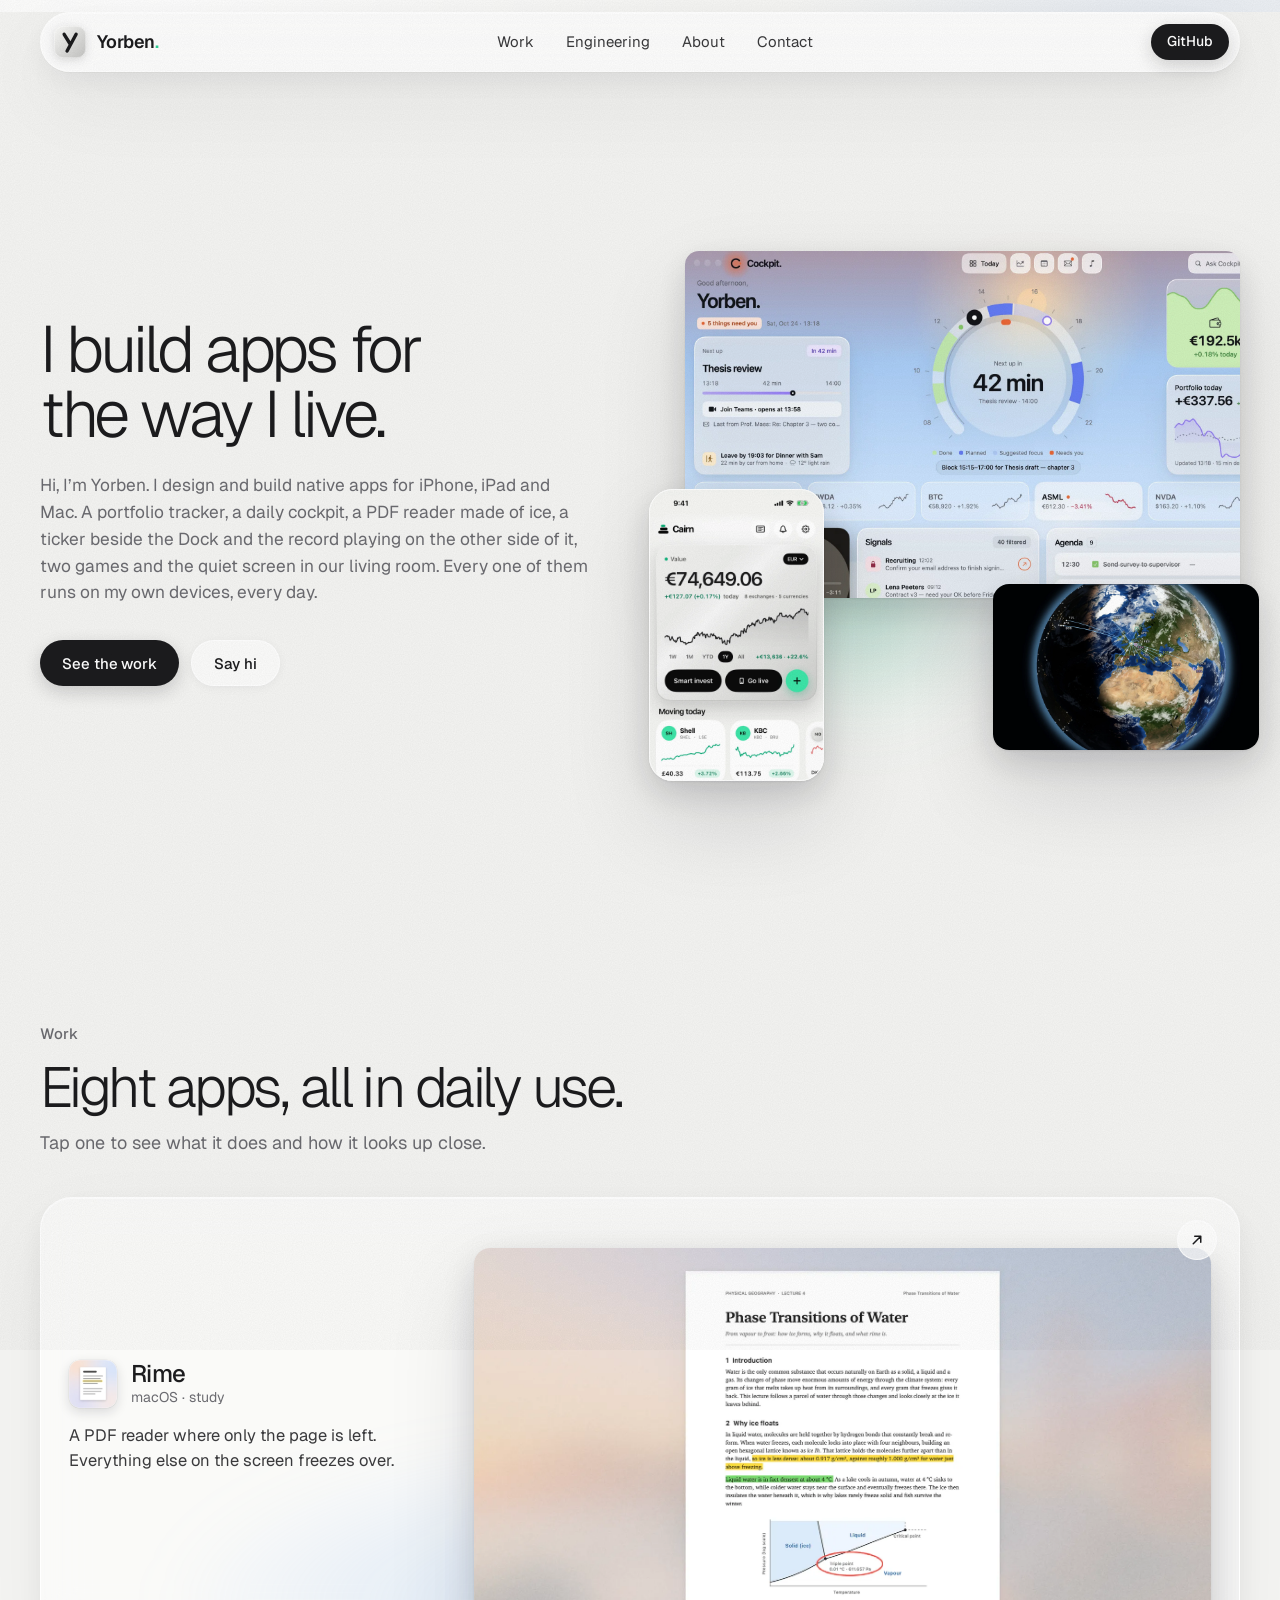
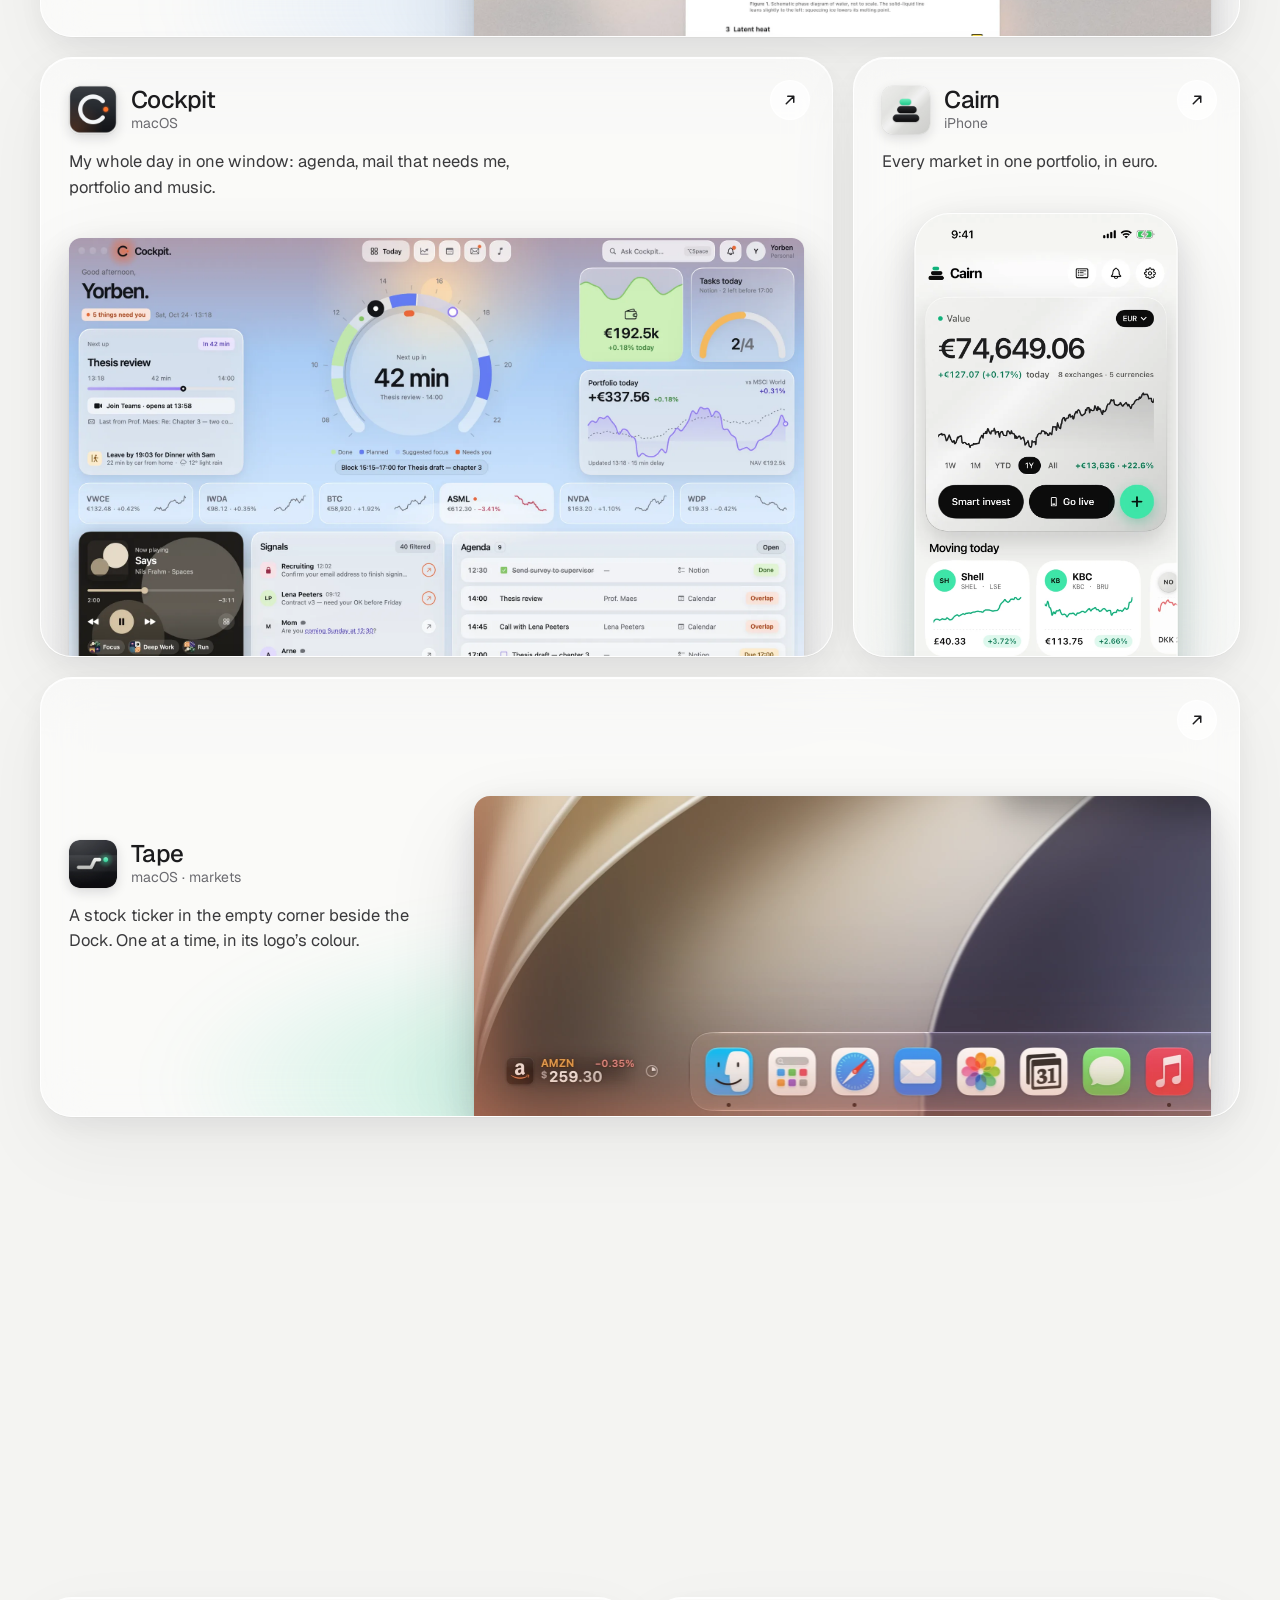
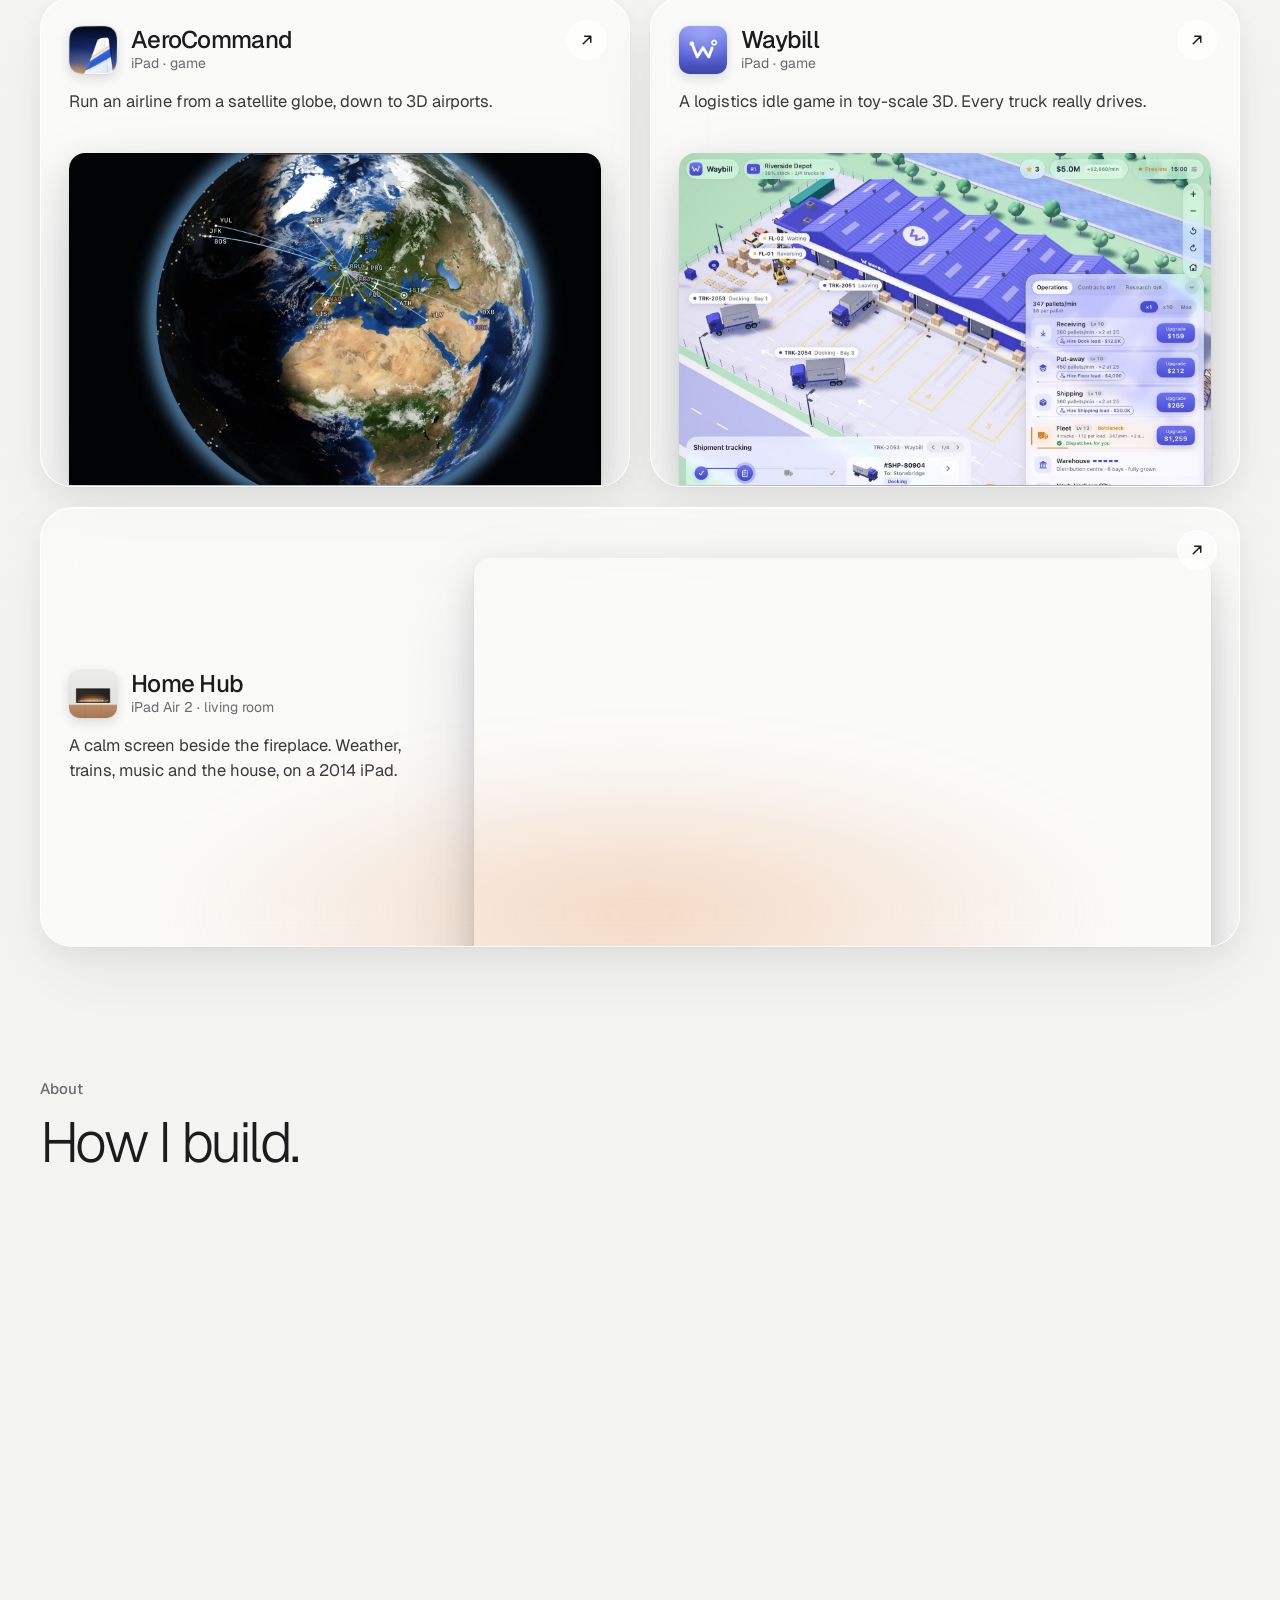
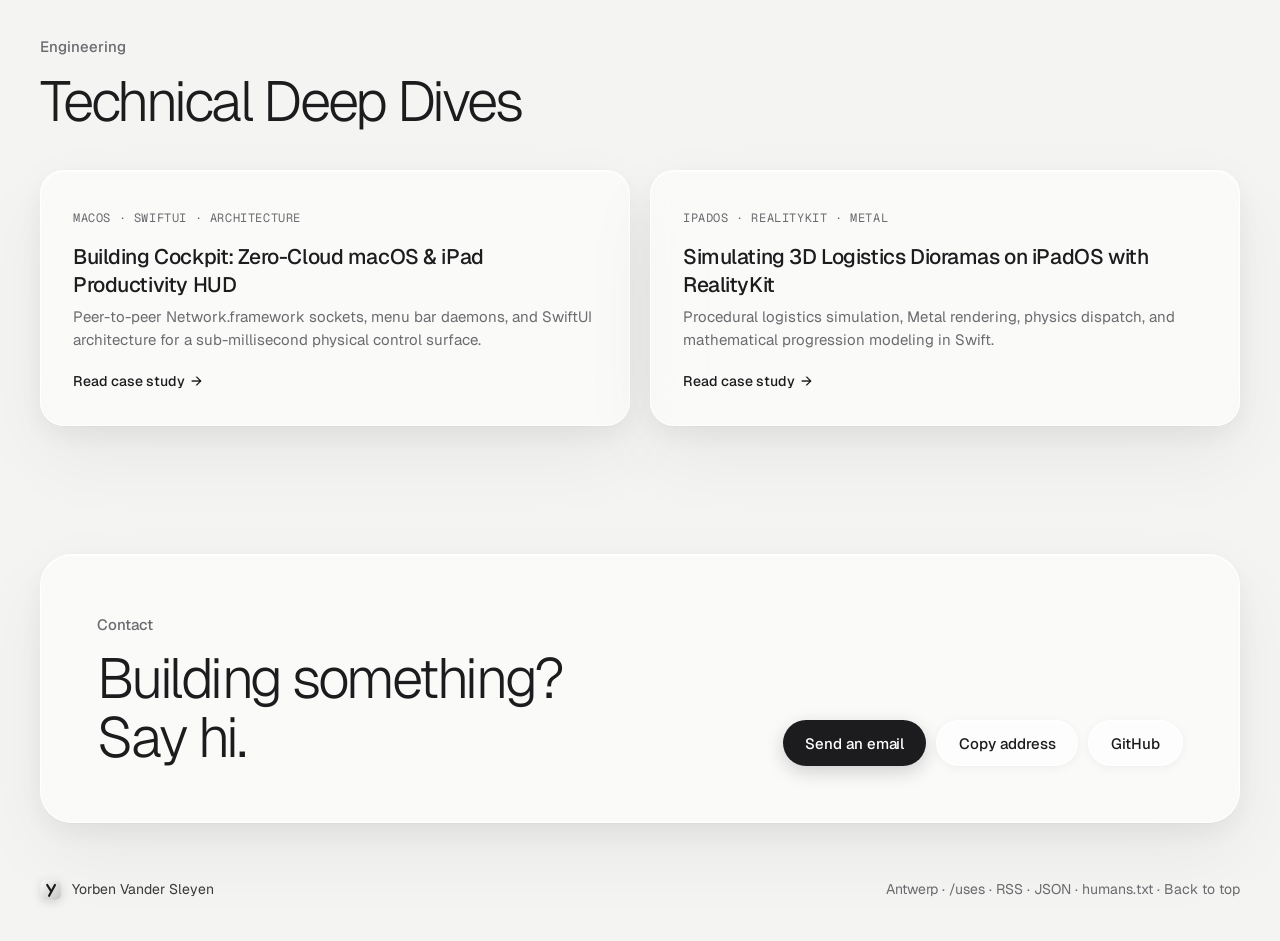
==== commit 4ee7b801: "Cockpit: add a Download for Windows button next to the Mac one Co-Authored-By: Claude Opus 5.5 <nore" ====
--- a/index.html
+++ b/index.html
@@ -572,6 +572,7 @@
         <div class="detail-meta">
           <span class="chip">macOS</span><span class="chip">SwiftUI</span><span class="chip">In daily use</span>
           <a class="btn btn-ink btn-sm" href="https://github.com/Yvsleyen00941/Cockpit/releases/download/v1.0.0/Cockpit-macOS-v1.0.0.zip">Download for Mac (.zip)</a>
+          <a class="btn btn-ink btn-sm" style="margin-left: 0" href="https://github.com/Yvsleyen00941/Cockpit/releases/download/v1.0.0/Cockpit-Windows-x64-v1.0.0.zip">Download for Windows (.zip)</a>
           <a class="btn btn-glass btn-sm" href="https://github.com/Yvsleyen00941/Cockpit" target="_blank" rel="noopener">★ Star on GitHub</a>
           <a class="btn btn-glass btn-sm" href="articles/building-cockpit-macos-hud.html">Case Study →</a>
           <button class="btn btn-glass btn-sm" type="button" data-copy="https://yorben.me/#cockpit">Share link</button>
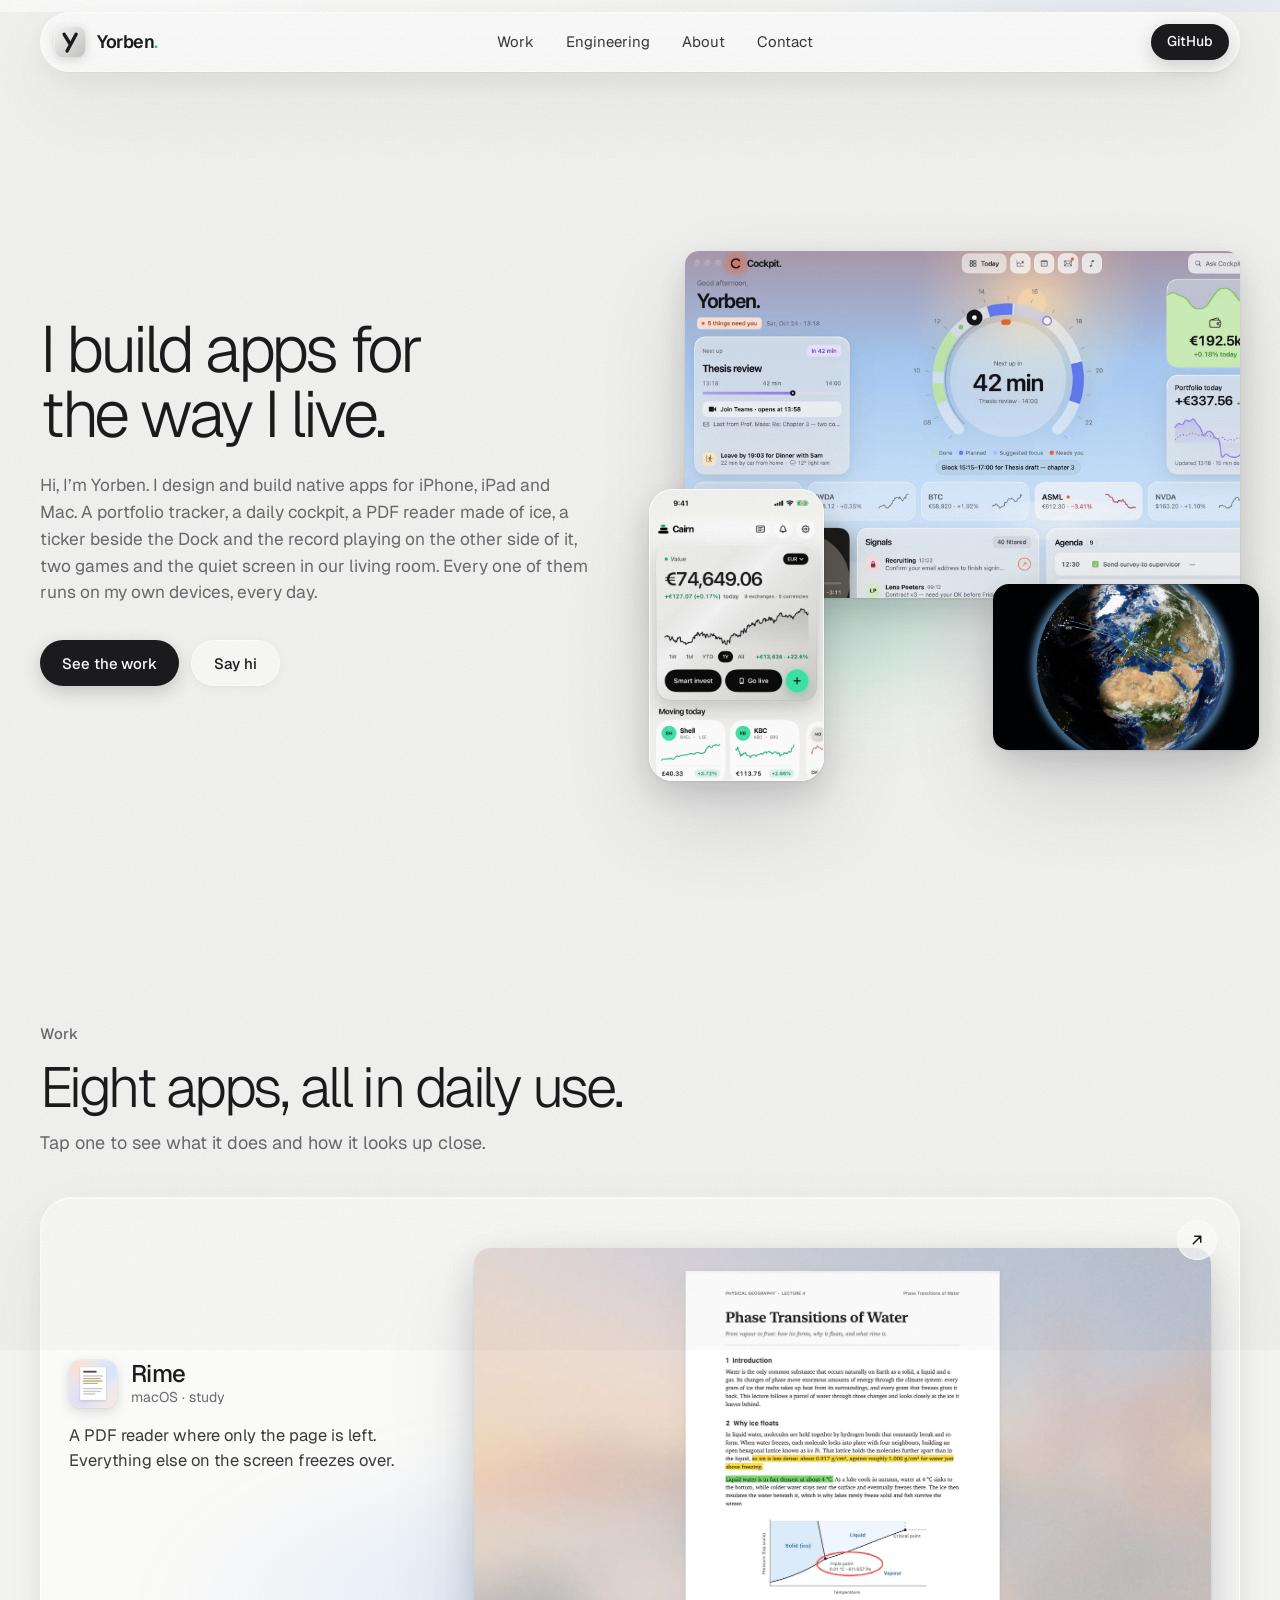
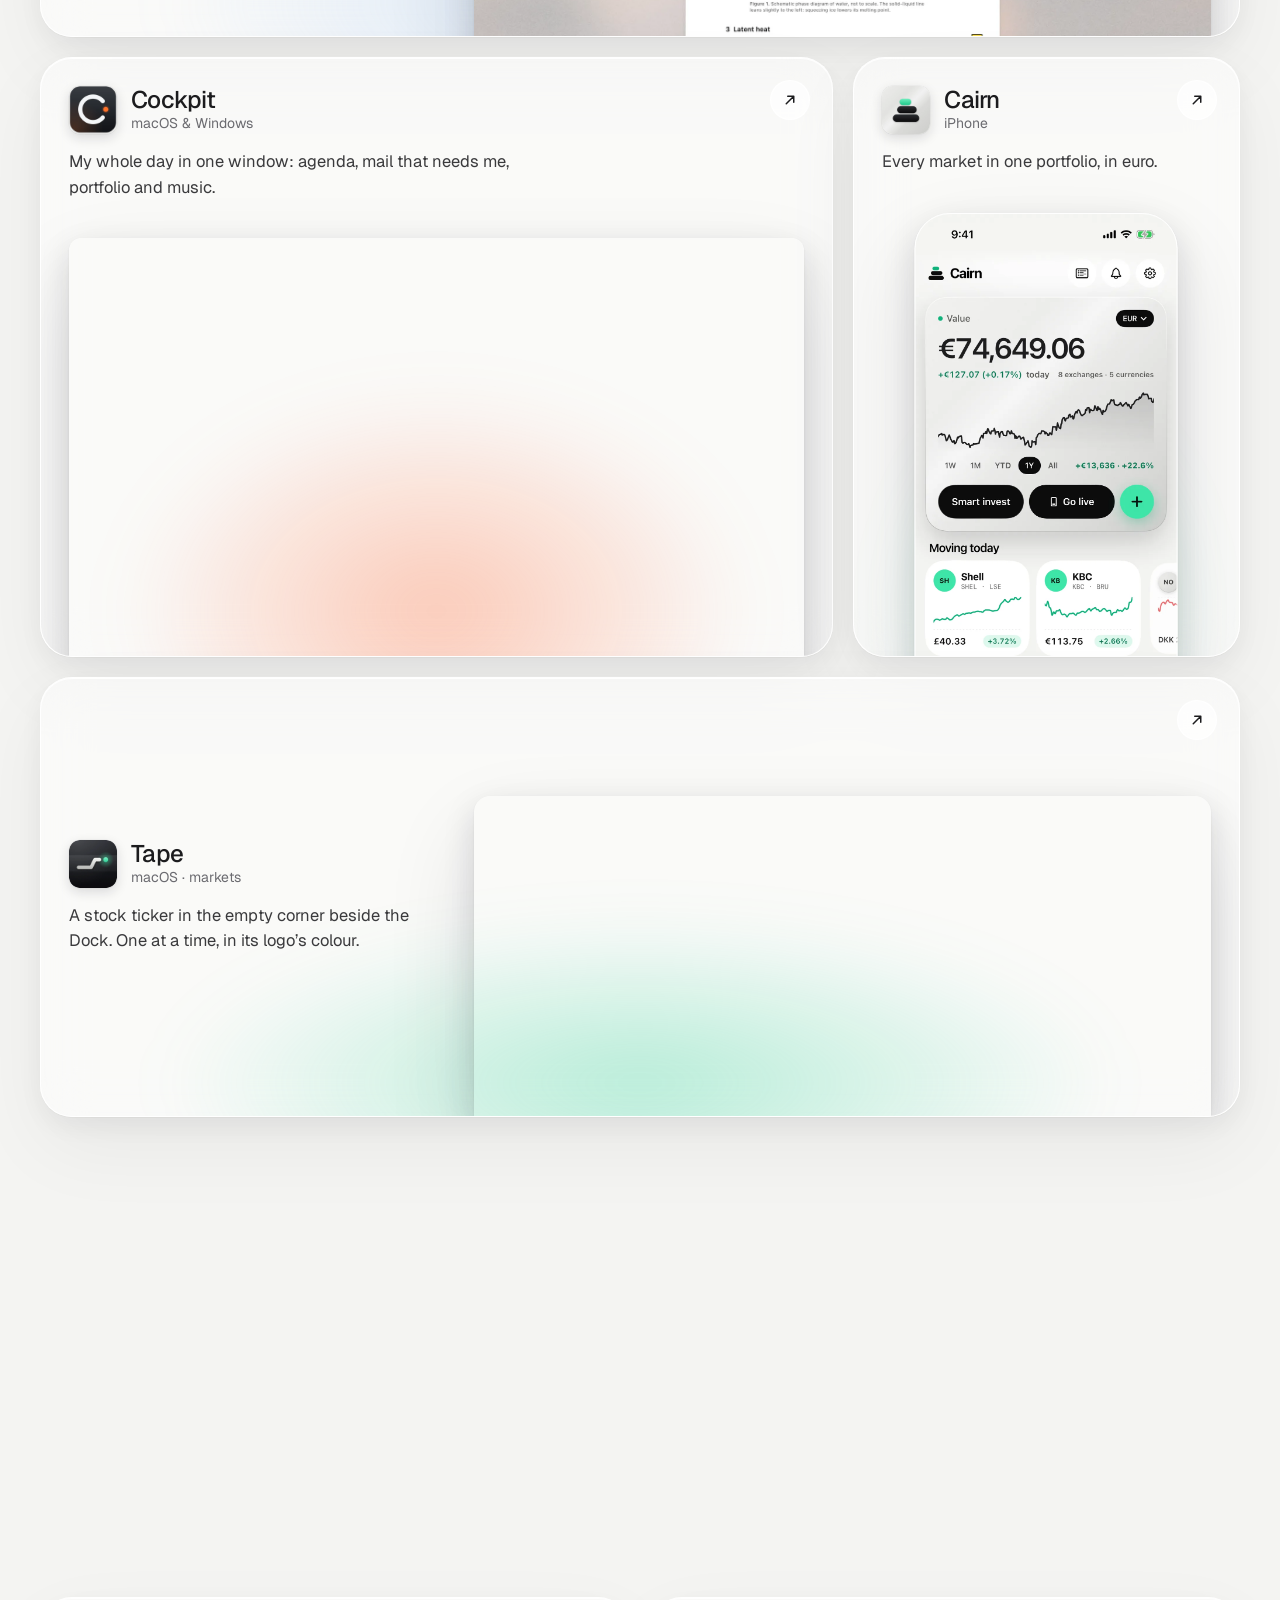
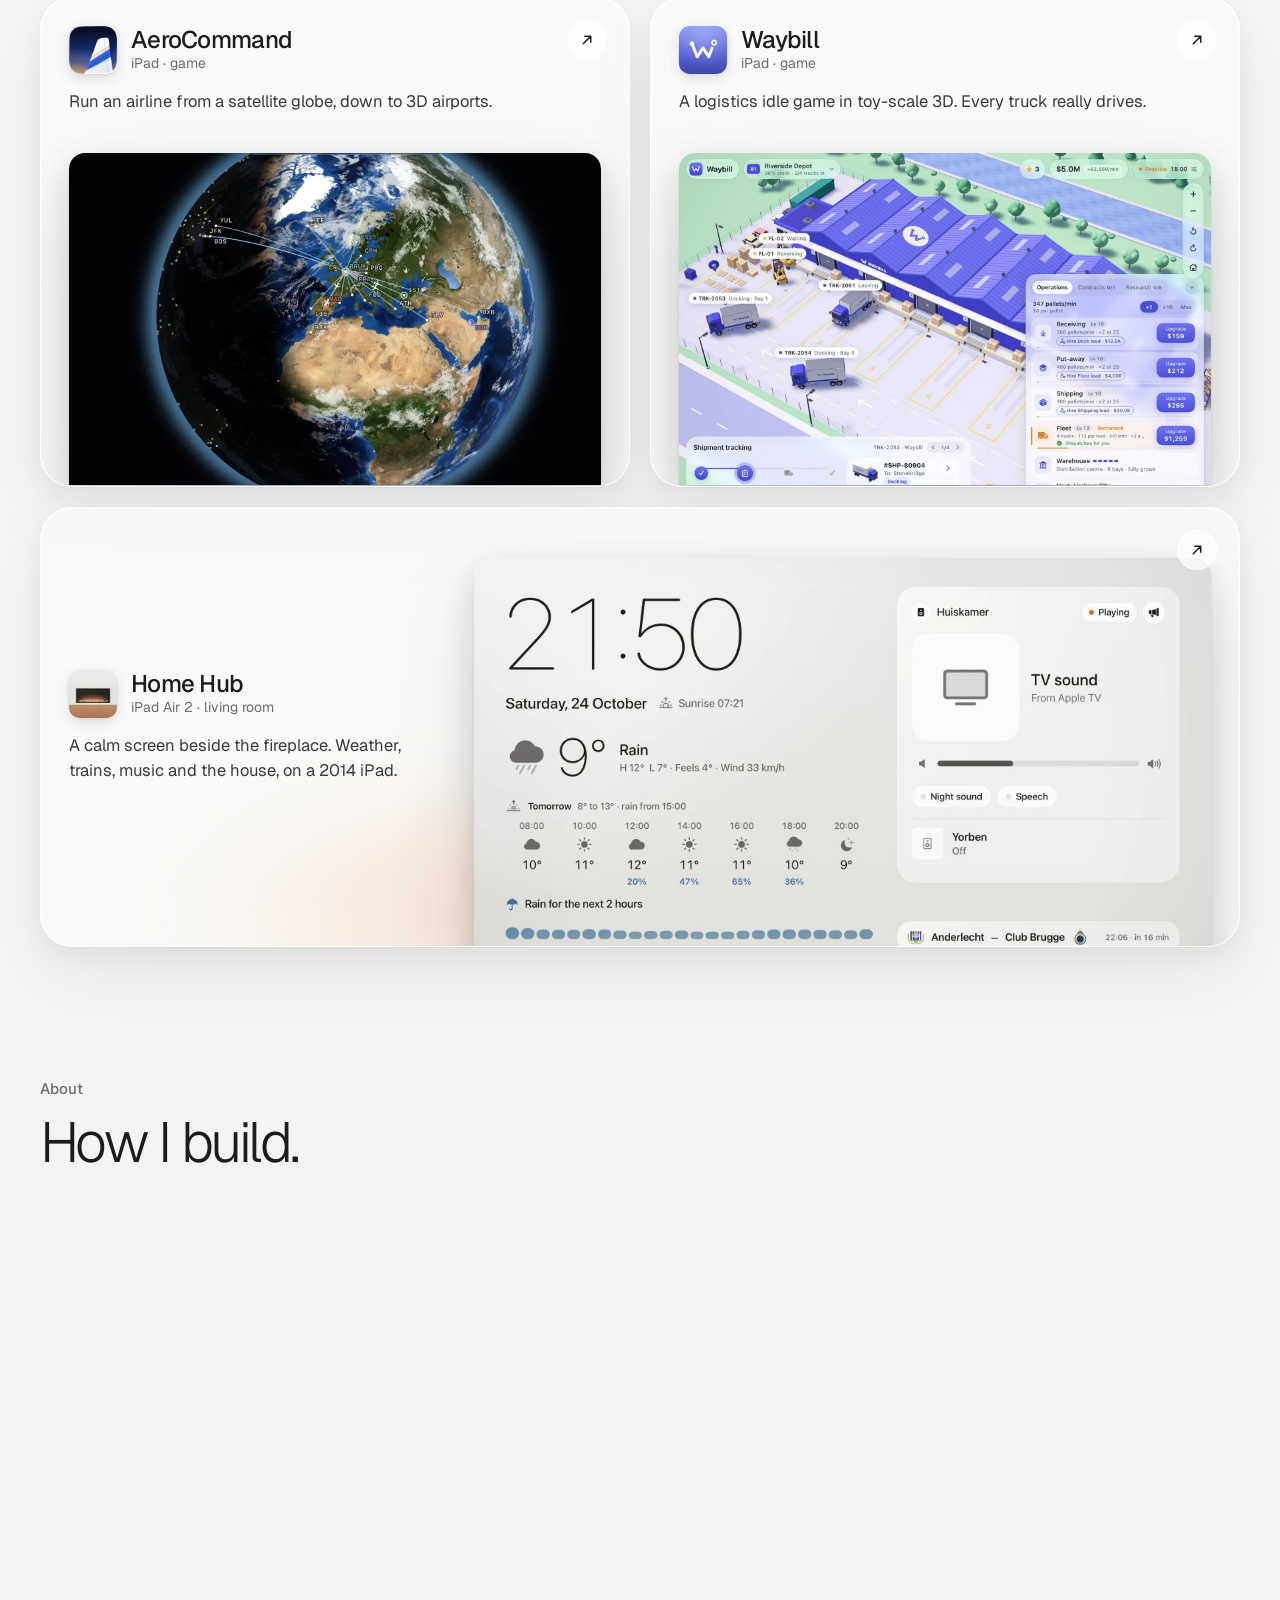
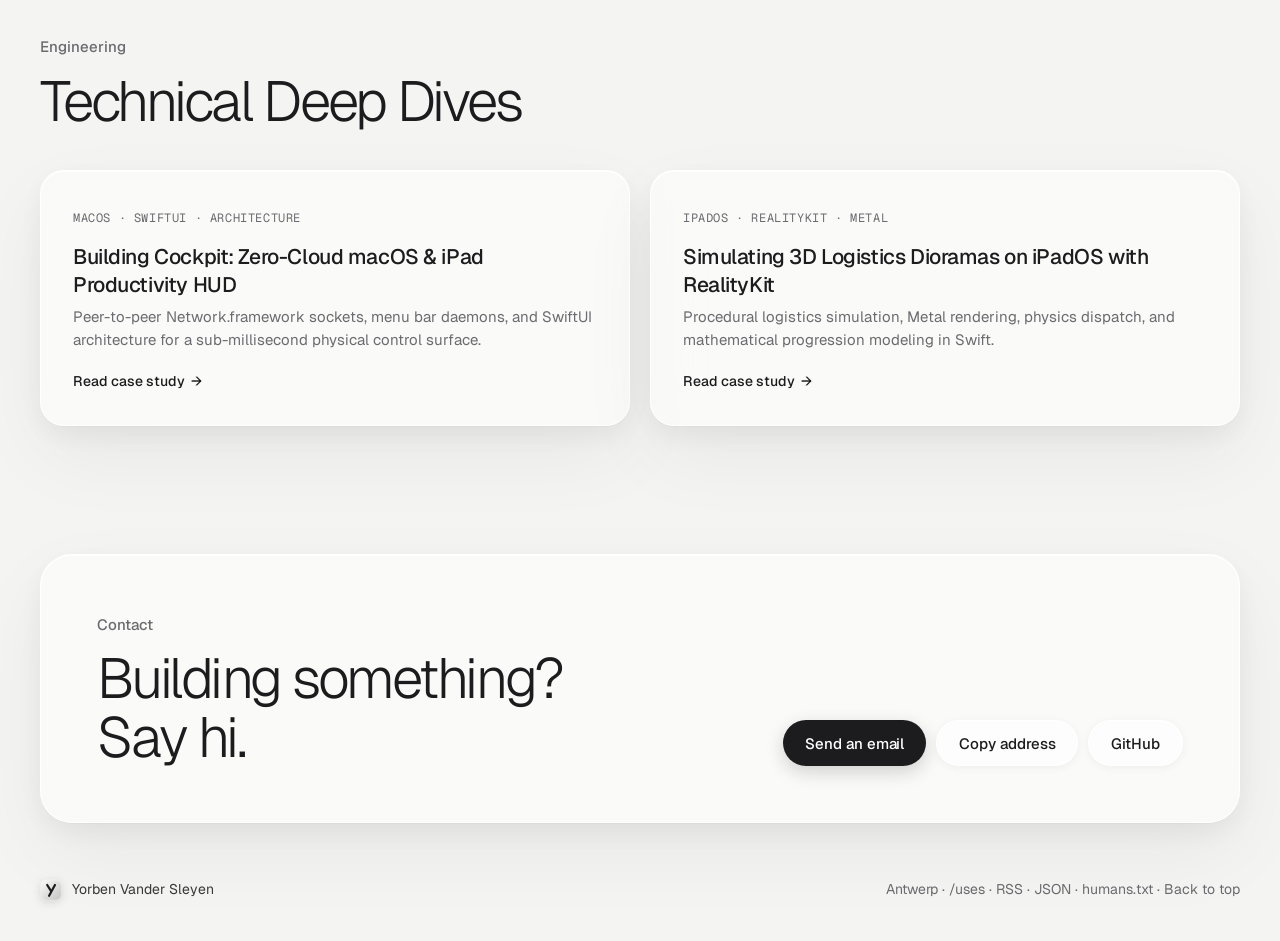
==== commit 4c8bc8a0: "Cockpit card: macOS & Windows Co-Authored-By: Claude Opus 5.5 <noreply@anthropic.com>" ====
--- a/index.html
+++ b/index.html
@@ -303,7 +303,7 @@
               <img class="app-icon" src="assets/icons/cockpit.webp" width="256" height="256" alt="">
               <div>
                 <h3>Cockpit</h3>
-                <p class="platform">macOS</p>
+                <p class="platform">macOS &amp; Windows</p>
               </div>
             </div>
             <p class="card-line">My whole day in one window: agenda, mail that needs me, portfolio and music.</p>
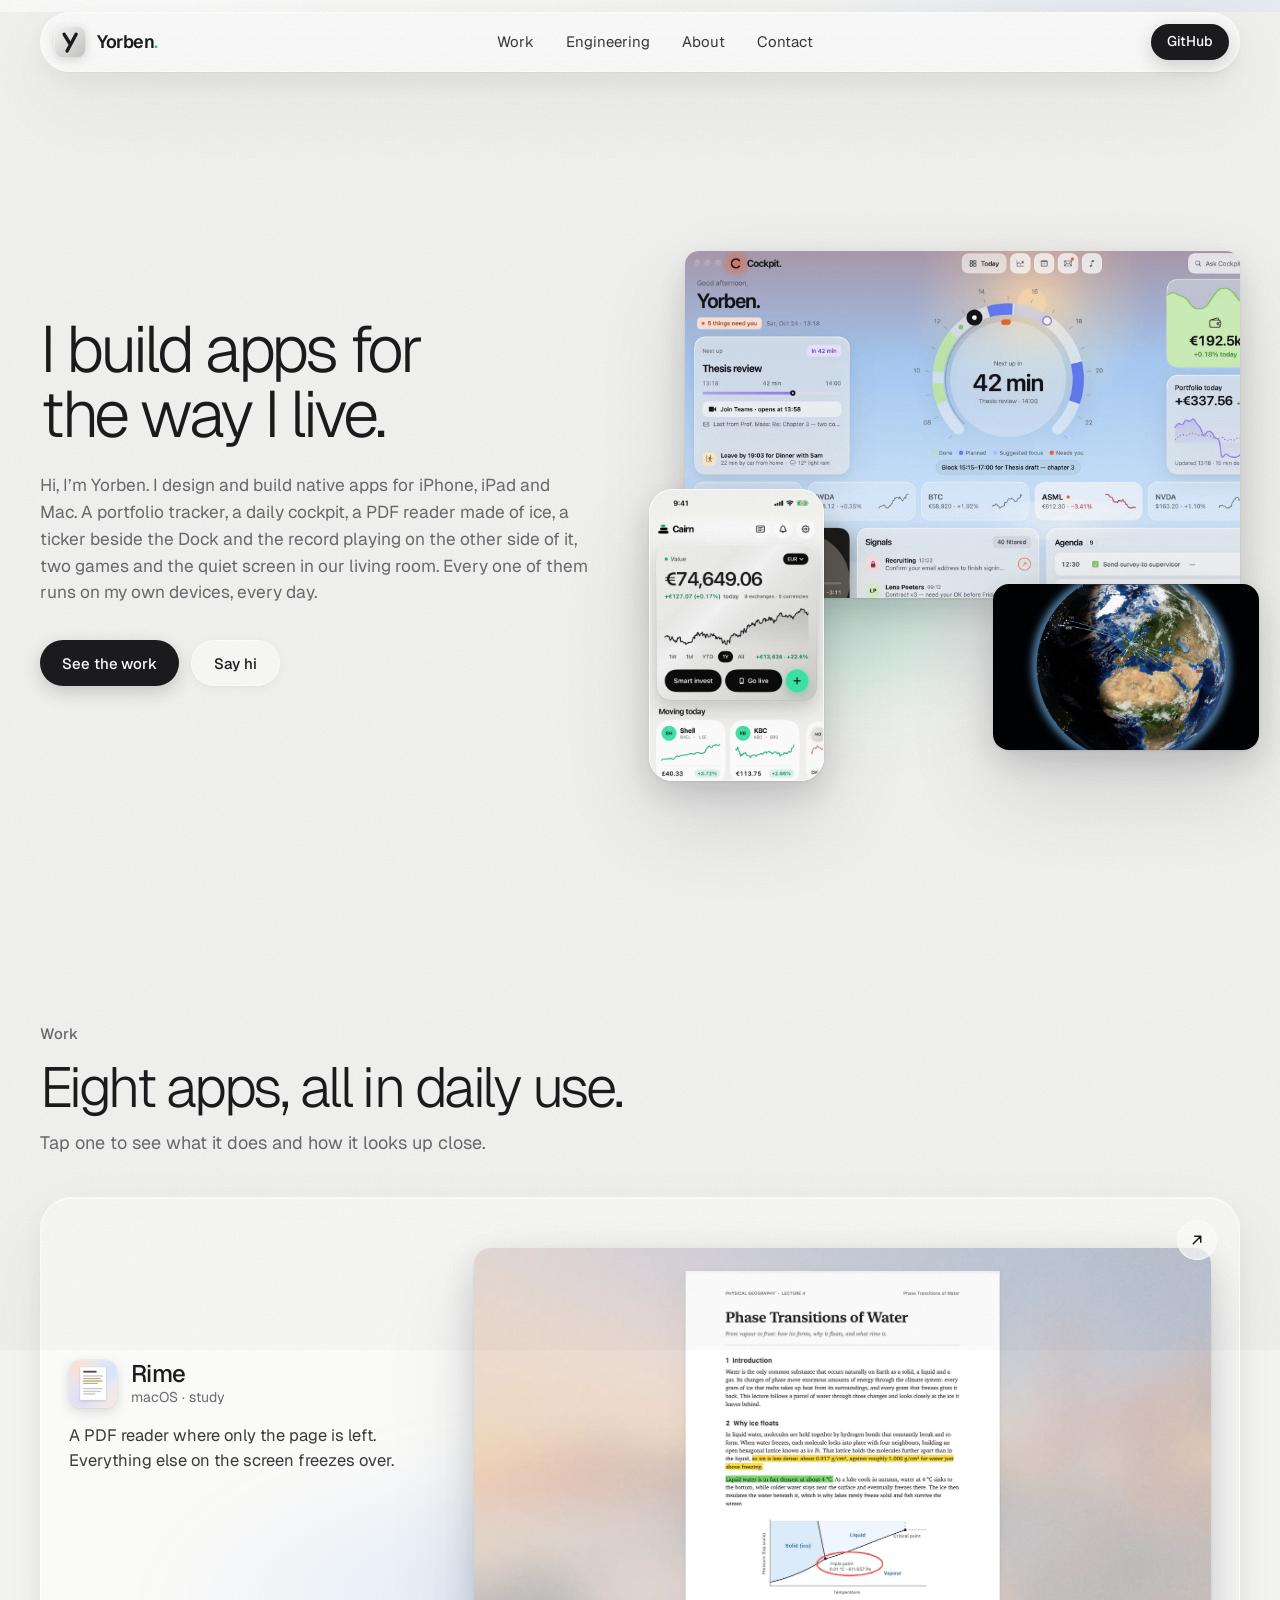
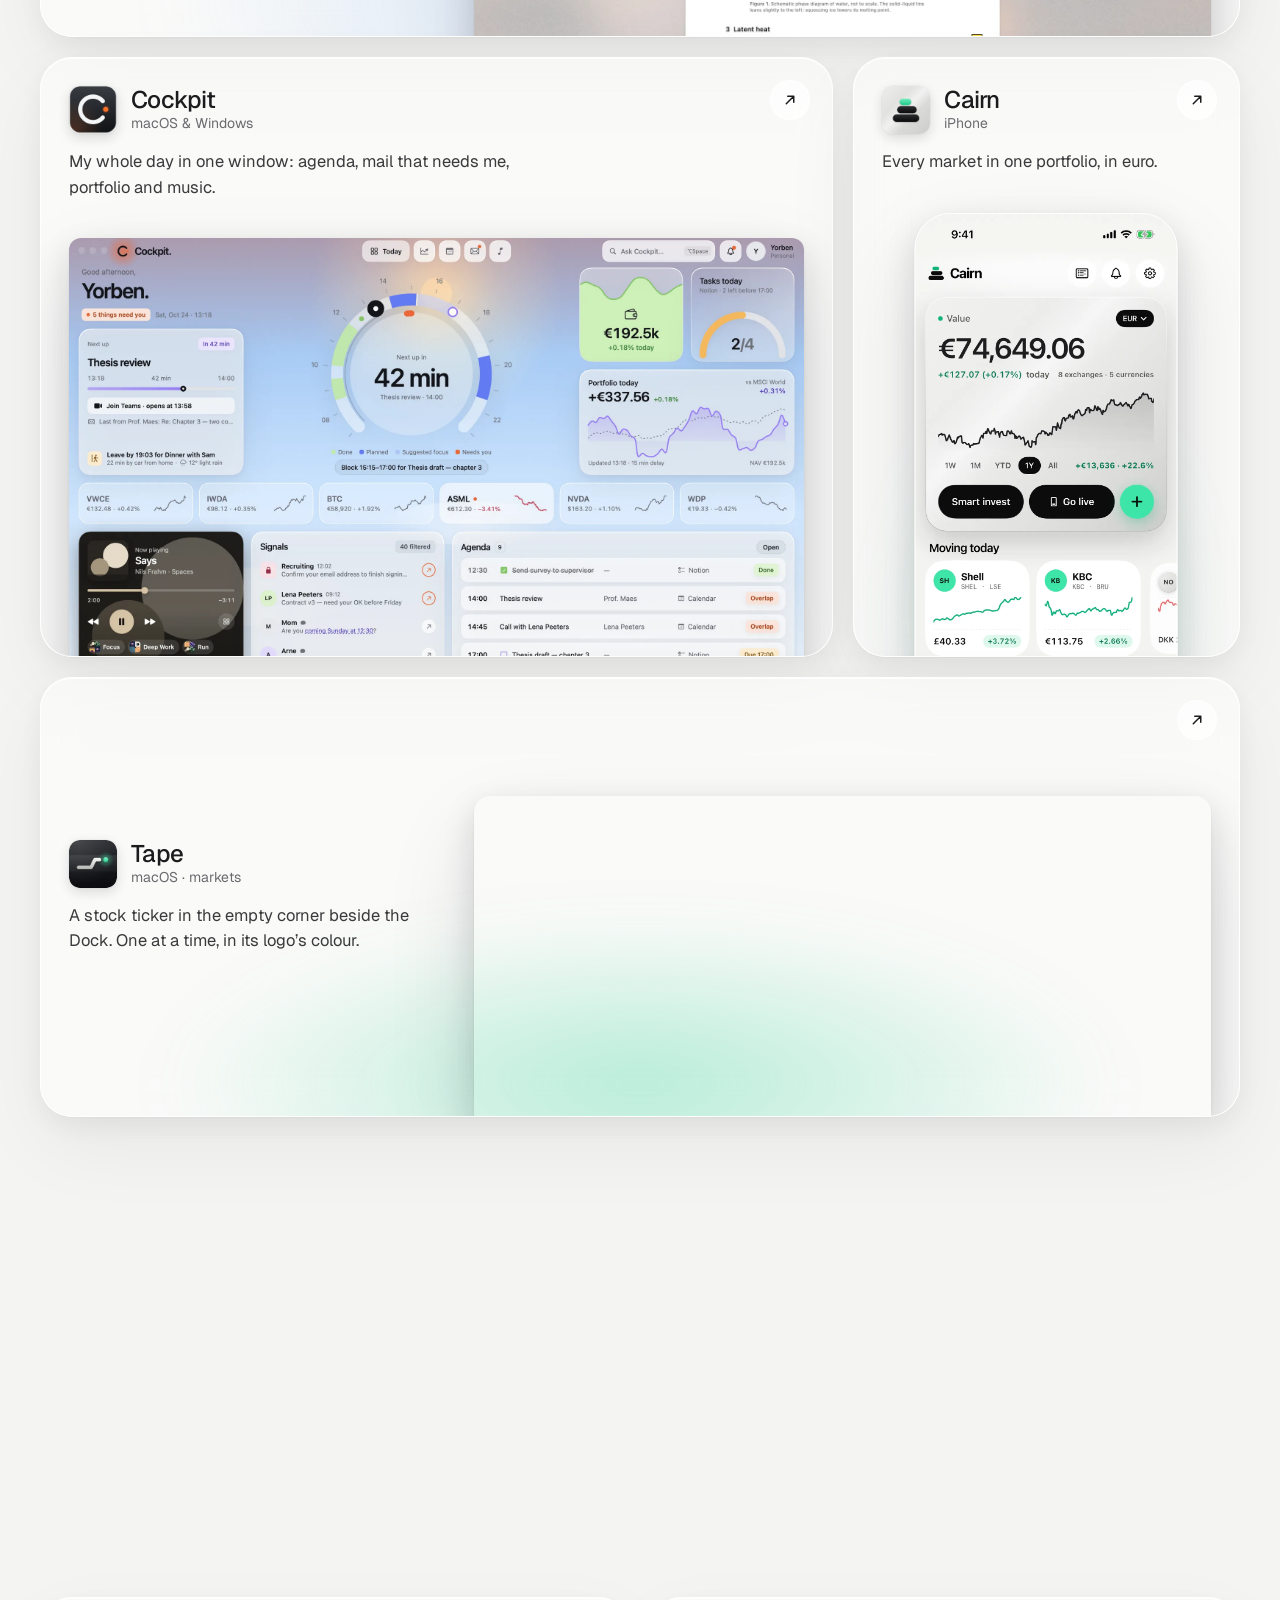
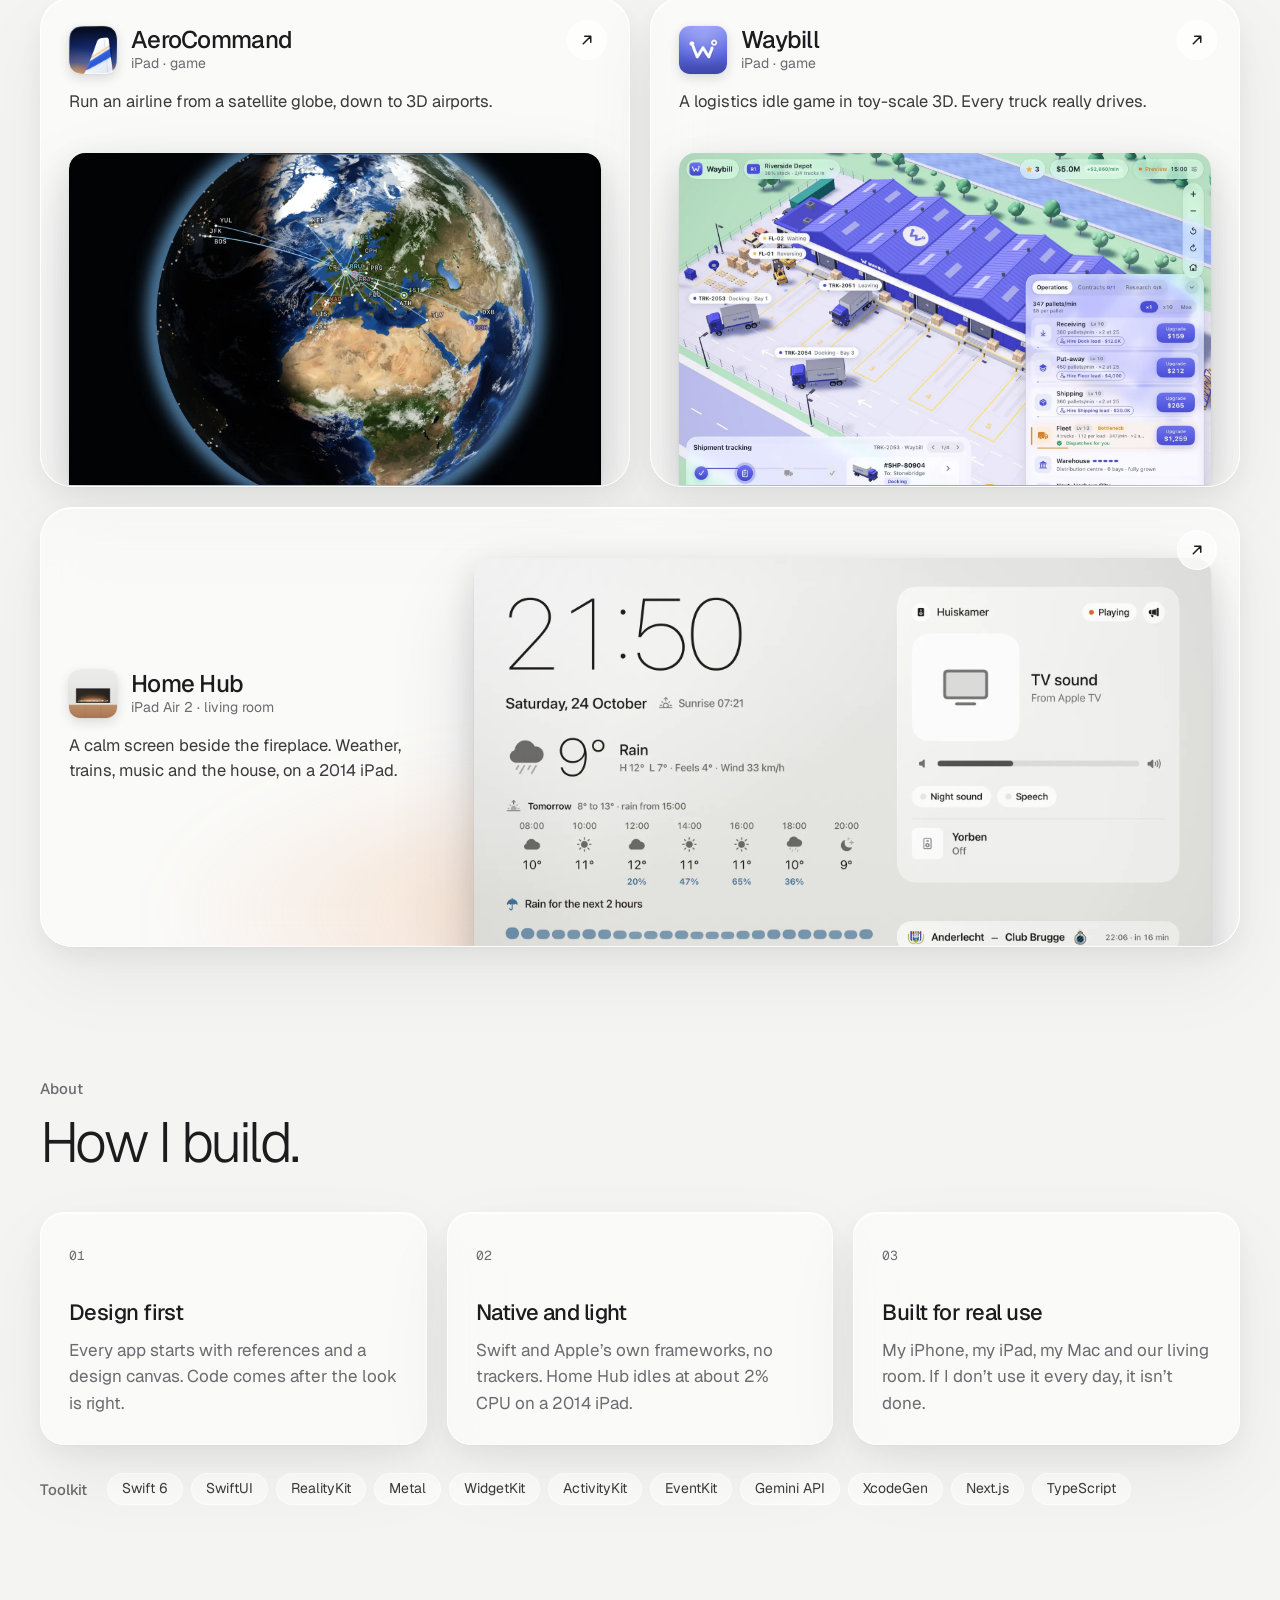
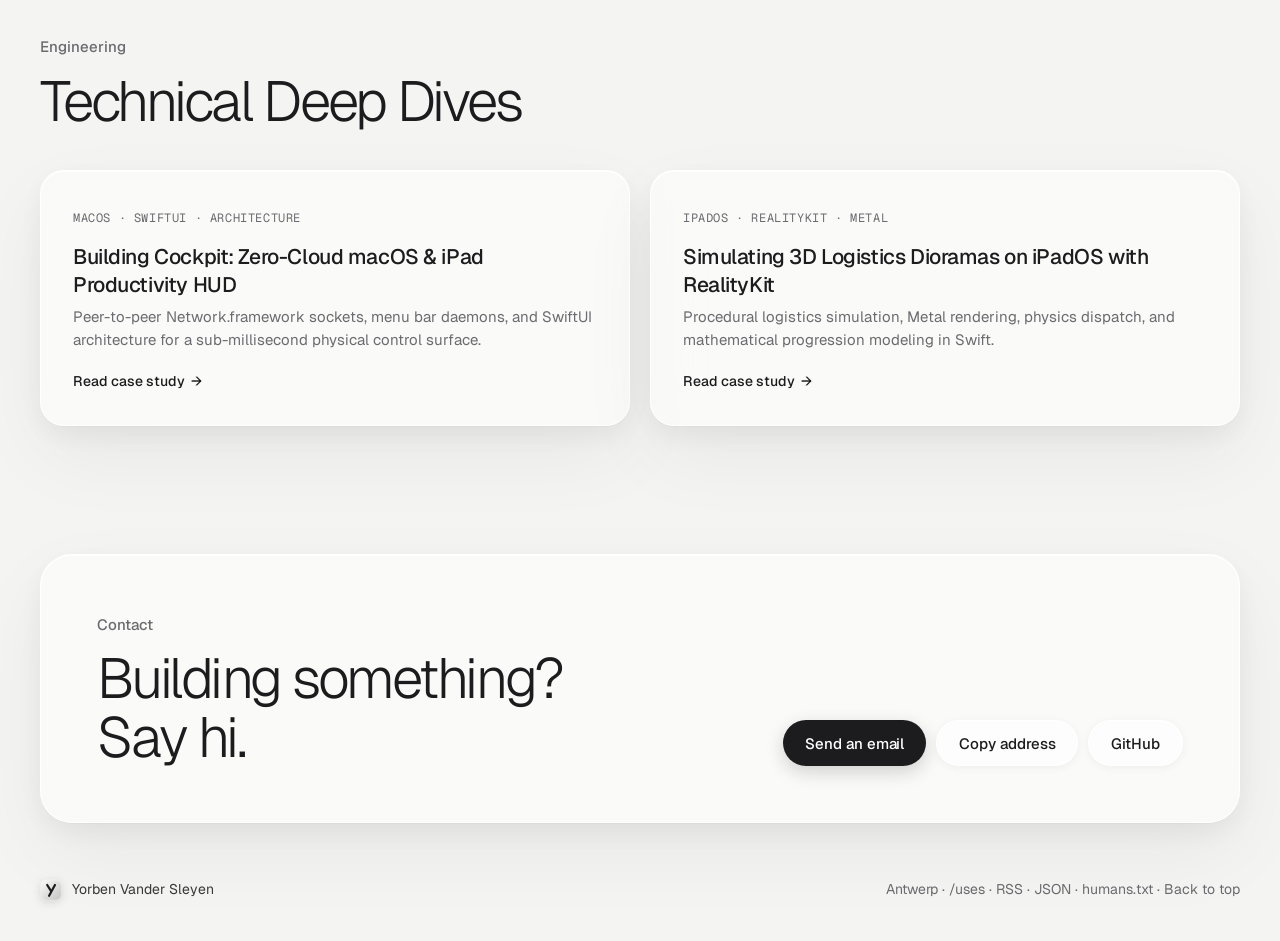
==== commit 811baec5: "SEO & GEO boost: add llms.txt standard, update sitemap and cross-platform Cockpit metadata" ====
--- a/index.html
+++ b/index.html
@@ -21,6 +21,8 @@
   <link rel="manifest" href="site.webmanifest">
   <link rel="alternate" type="application/rss+xml" title="Yorben — Engineering Feed" href="https://yorben.me/feed.xml">
   <link rel="alternate" type="application/feed+json" title="Yorben — Engineering Feed (JSON)" href="https://yorben.me/feed.json">
+  <link rel="alternate" type="text/markdown" title="LLM Context (llms.txt)" href="https://yorben.me/llms.txt">
+  <link rel="help" type="text/markdown" href="https://yorben.me/llms.txt">
 
   <meta property="og:type" content="website">
   <meta property="og:url" content="https://yorben.me/">
@@ -66,9 +68,9 @@
         "@type": "SoftwareApplication",
         "@id": "https://yorben.me/#cockpit",
         "name": "Cockpit",
-        "operatingSystem": "macOS 14.0 or later",
+        "operatingSystem": "macOS 14.0 or later, Windows 10/11 (x64 and ARM64)",
         "applicationCategory": "ProductivityApplication",
-        "description": "Unified daily productivity HUD, day dial, and menu bar daemon for macOS. Consolidates Calendar, Notion, and workspace signals into a single control surface.",
+        "description": "Unified daily productivity HUD, day dial, and menu bar daemon for macOS and Windows. Consolidates Calendar, Notion, and workspace signals into a single control surface.",
         "url": "https://yorben.me/#cockpit",
         "downloadUrl": "https://github.com/Yvsleyen00941/Cockpit/releases/latest/download/Cockpit-macOS-v1.0.0.zip",
         "softwareVersion": "1.0.0",
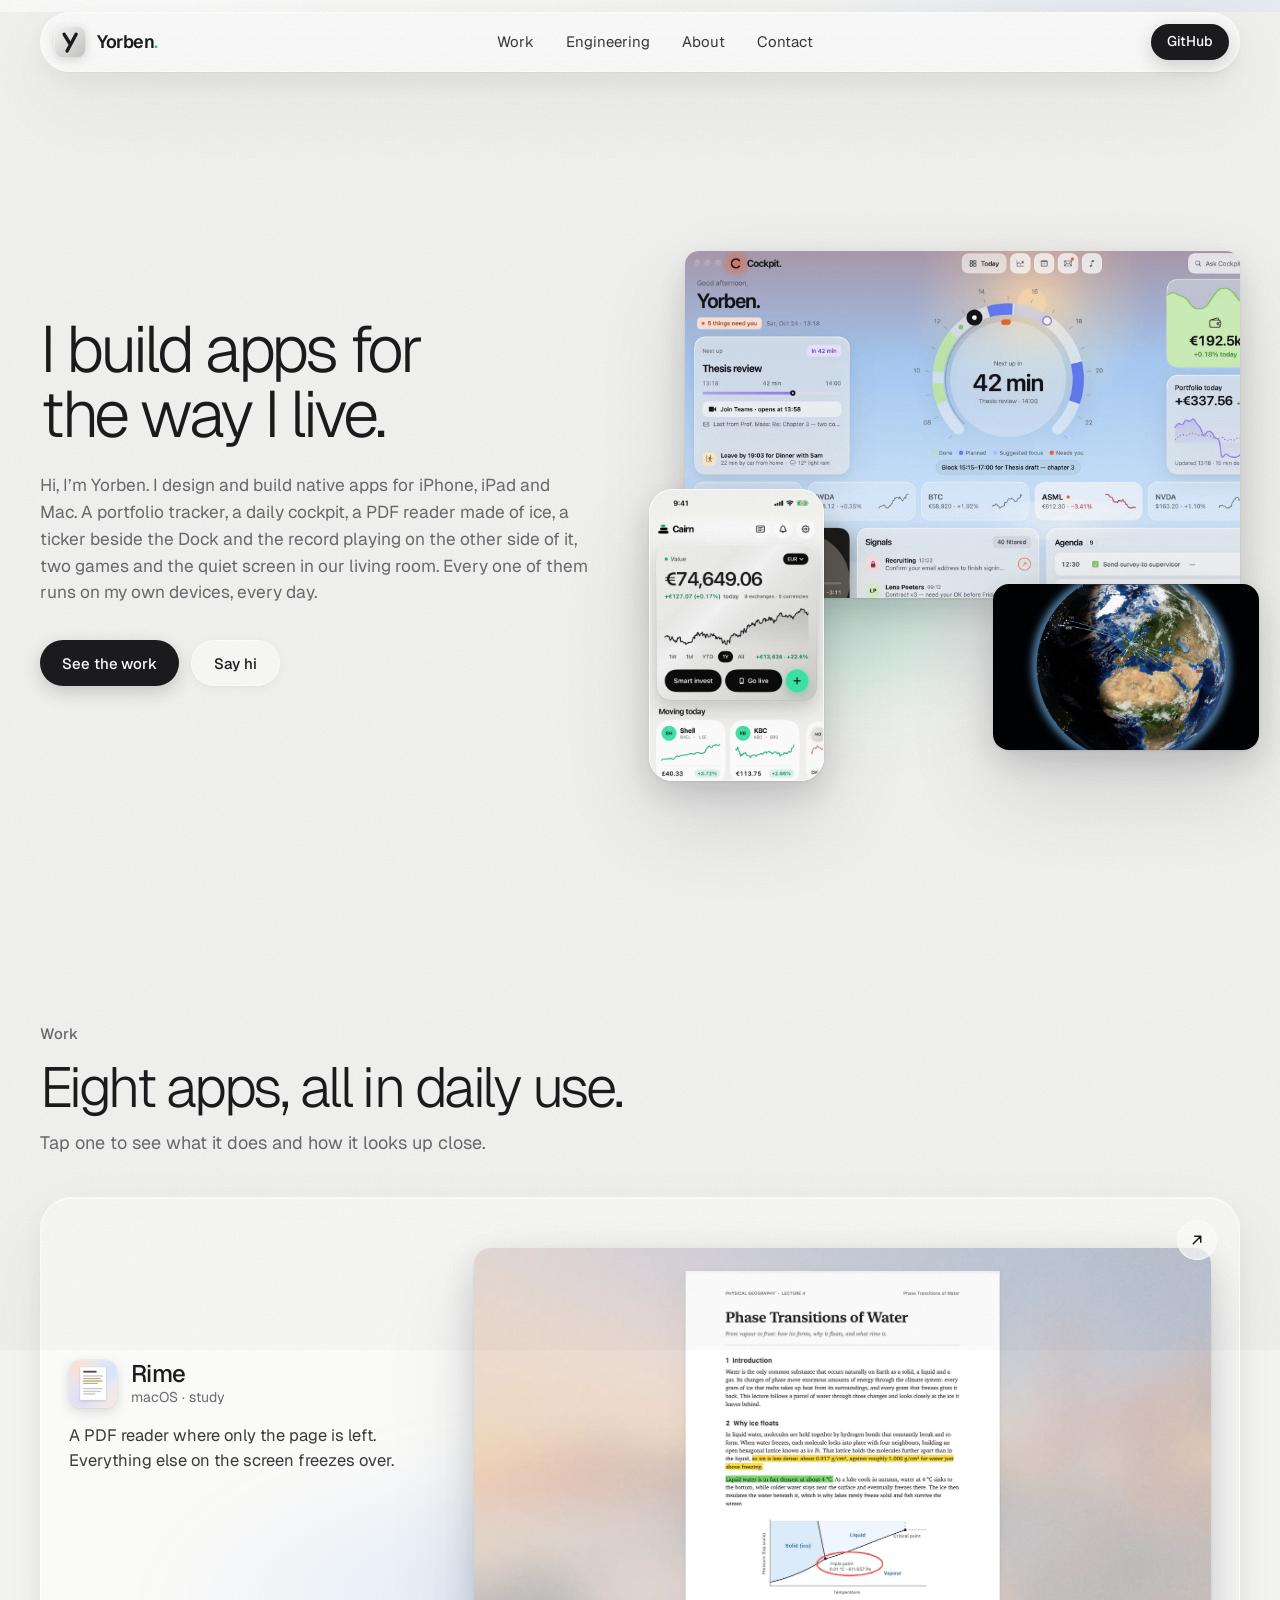
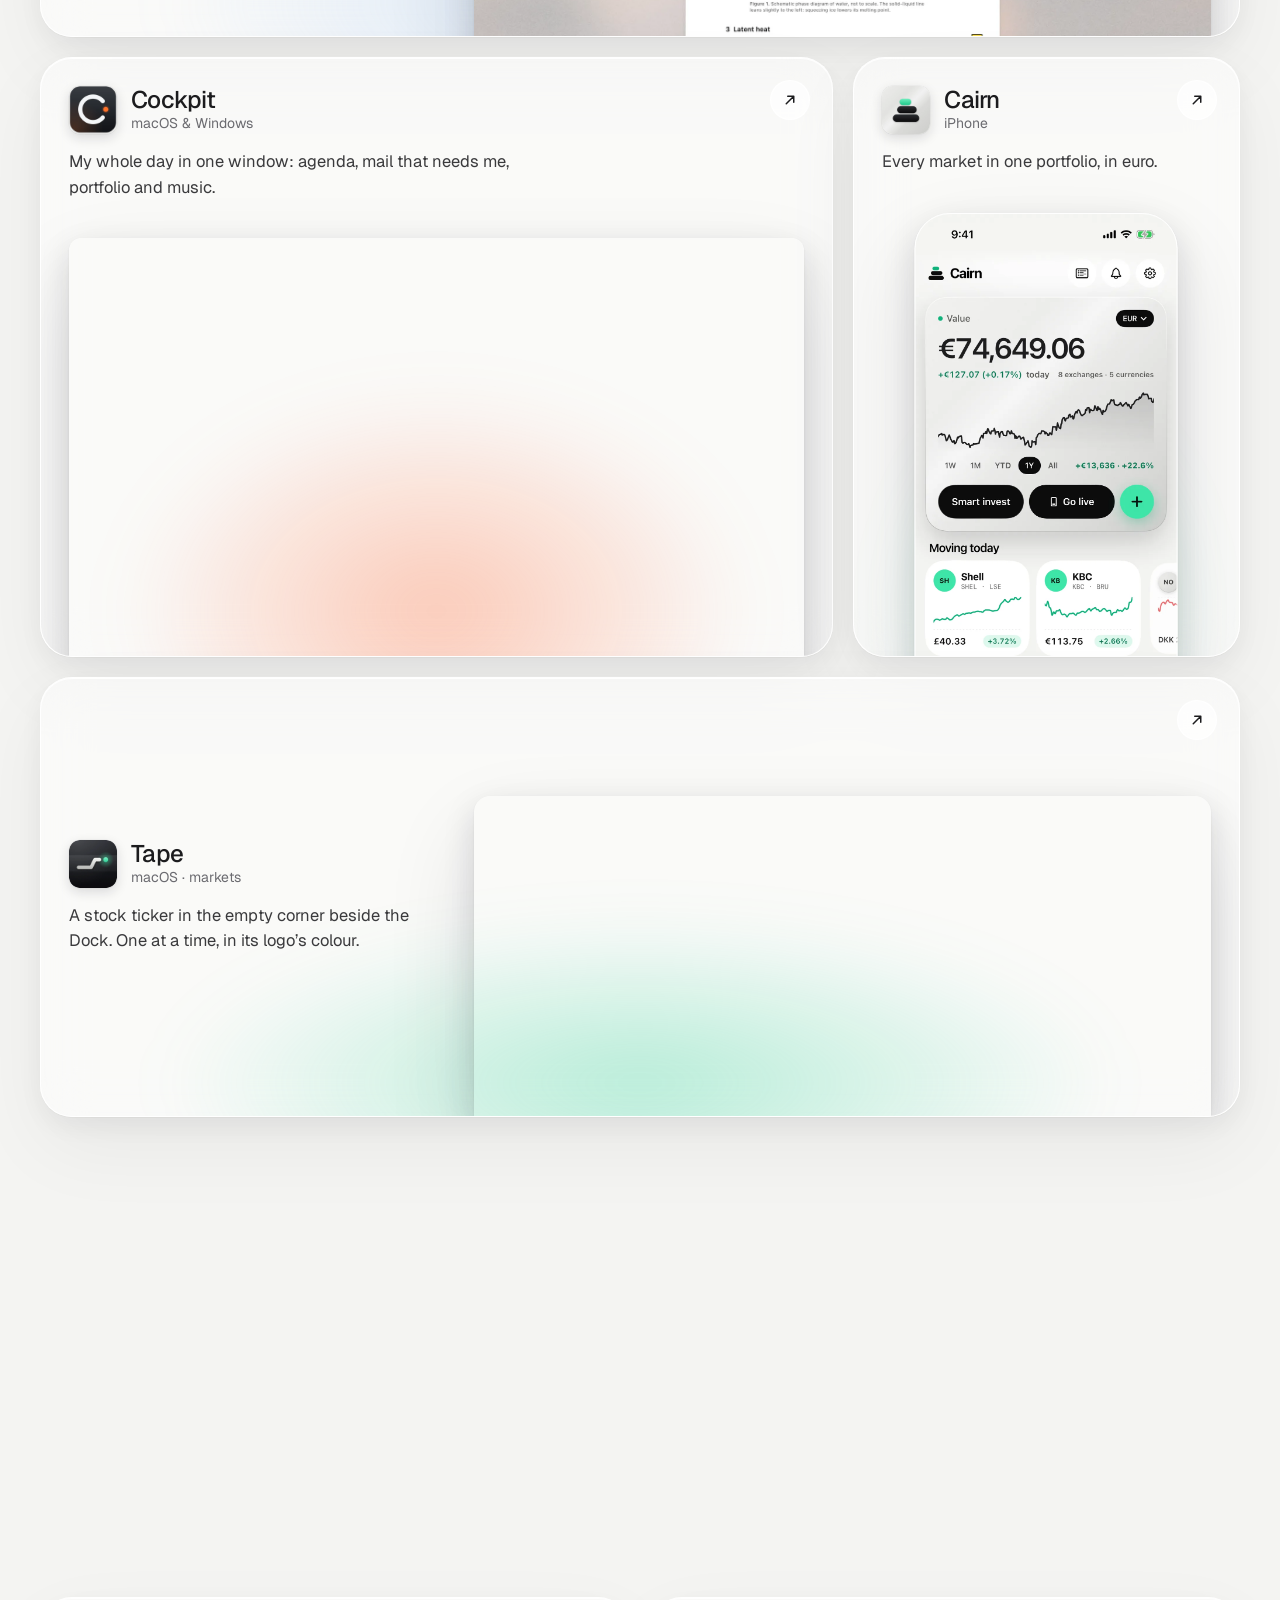
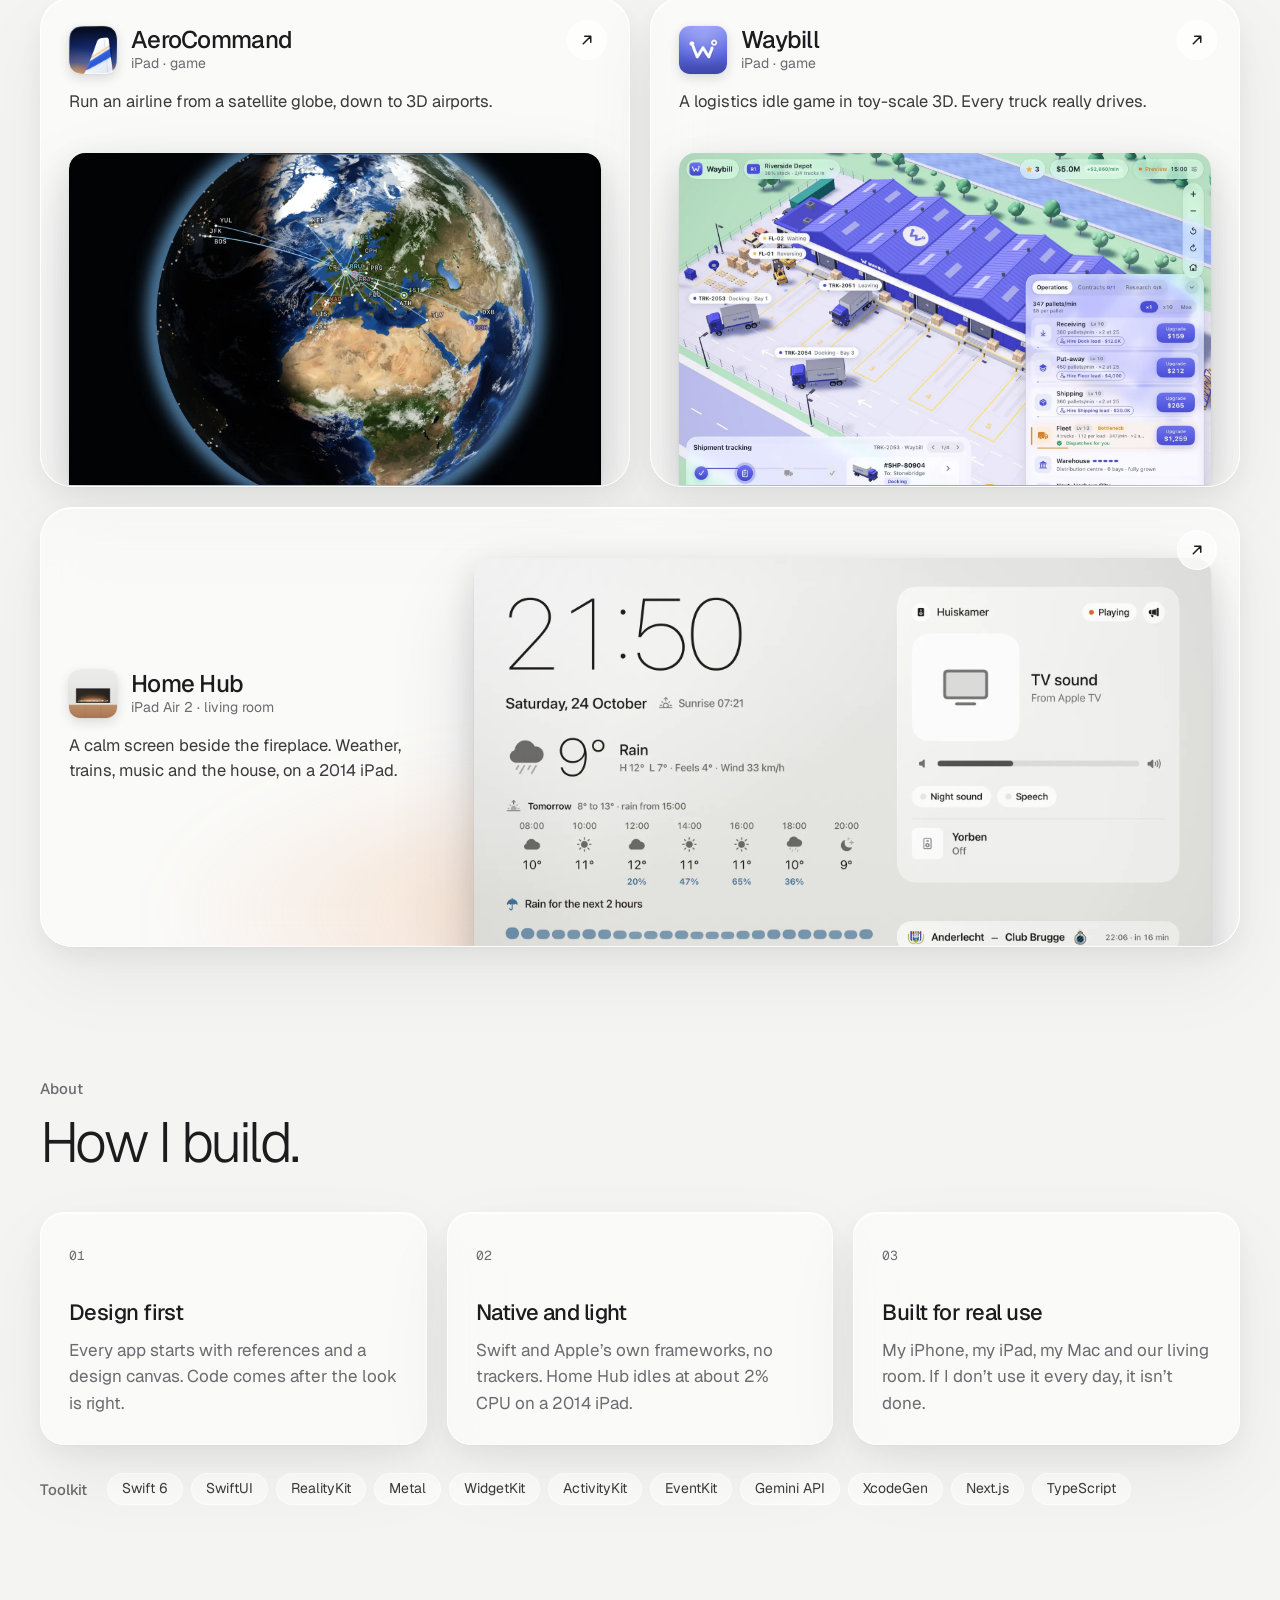
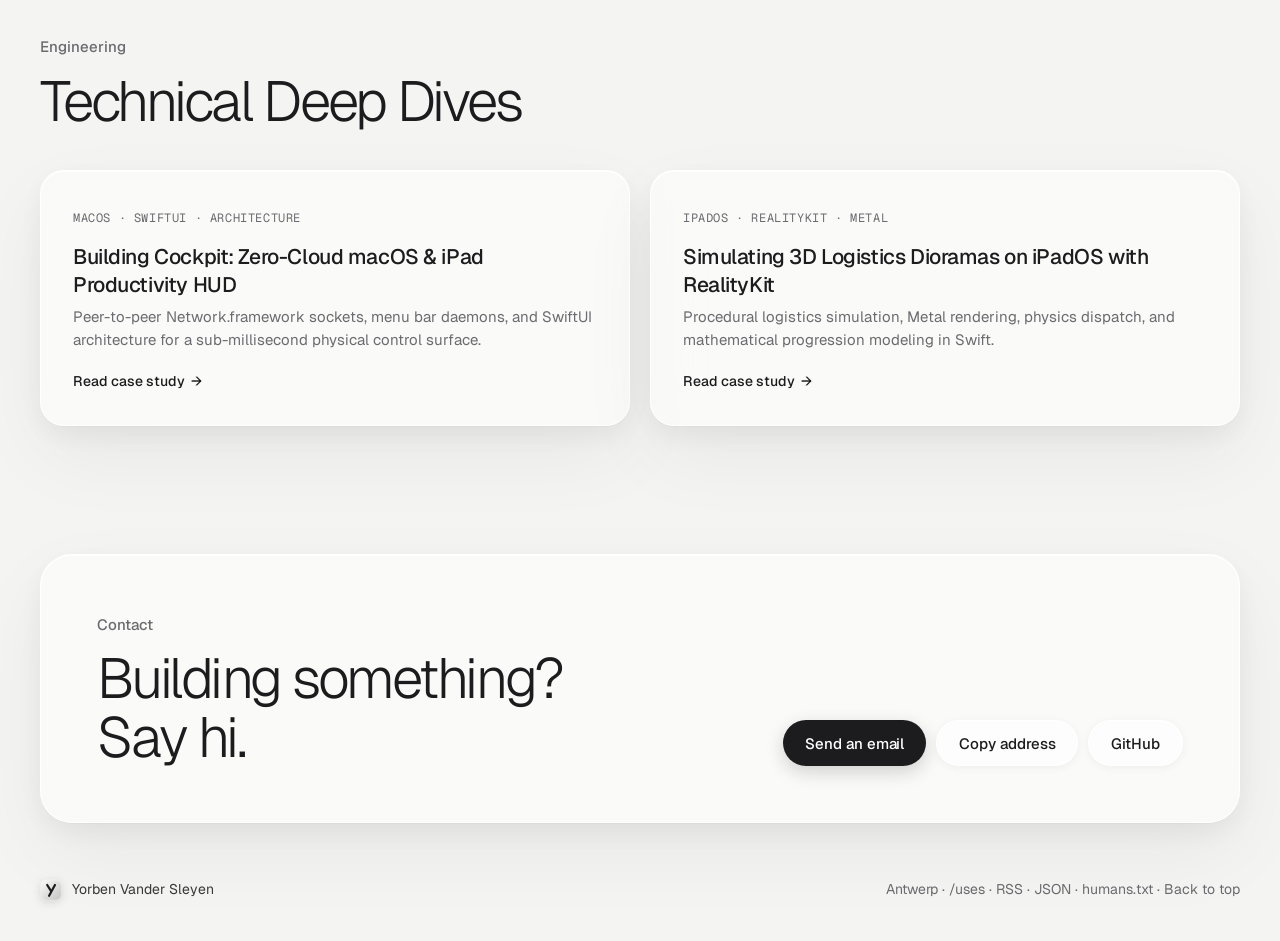
==== commit c5019e69: "Performance boost: add DNS prefetch for GitHub release mirrors and optimize edge caching headers for" ====
--- a/index.html
+++ b/index.html
@@ -41,6 +41,8 @@
 
   <link rel="preconnect" href="https://fonts.googleapis.com">
   <link rel="preconnect" href="https://fonts.gstatic.com" crossorigin>
+  <link rel="dns-prefetch" href="https://github.com">
+  <link rel="dns-prefetch" href="https://objects.githubusercontent.com">
   <link href="https://fonts.googleapis.com/css2?family=Geist:wght@300;400;500;600&family=Geist+Mono:wght@400;500&display=swap" rel="stylesheet">
   <link rel="stylesheet" href="style.css">
 
